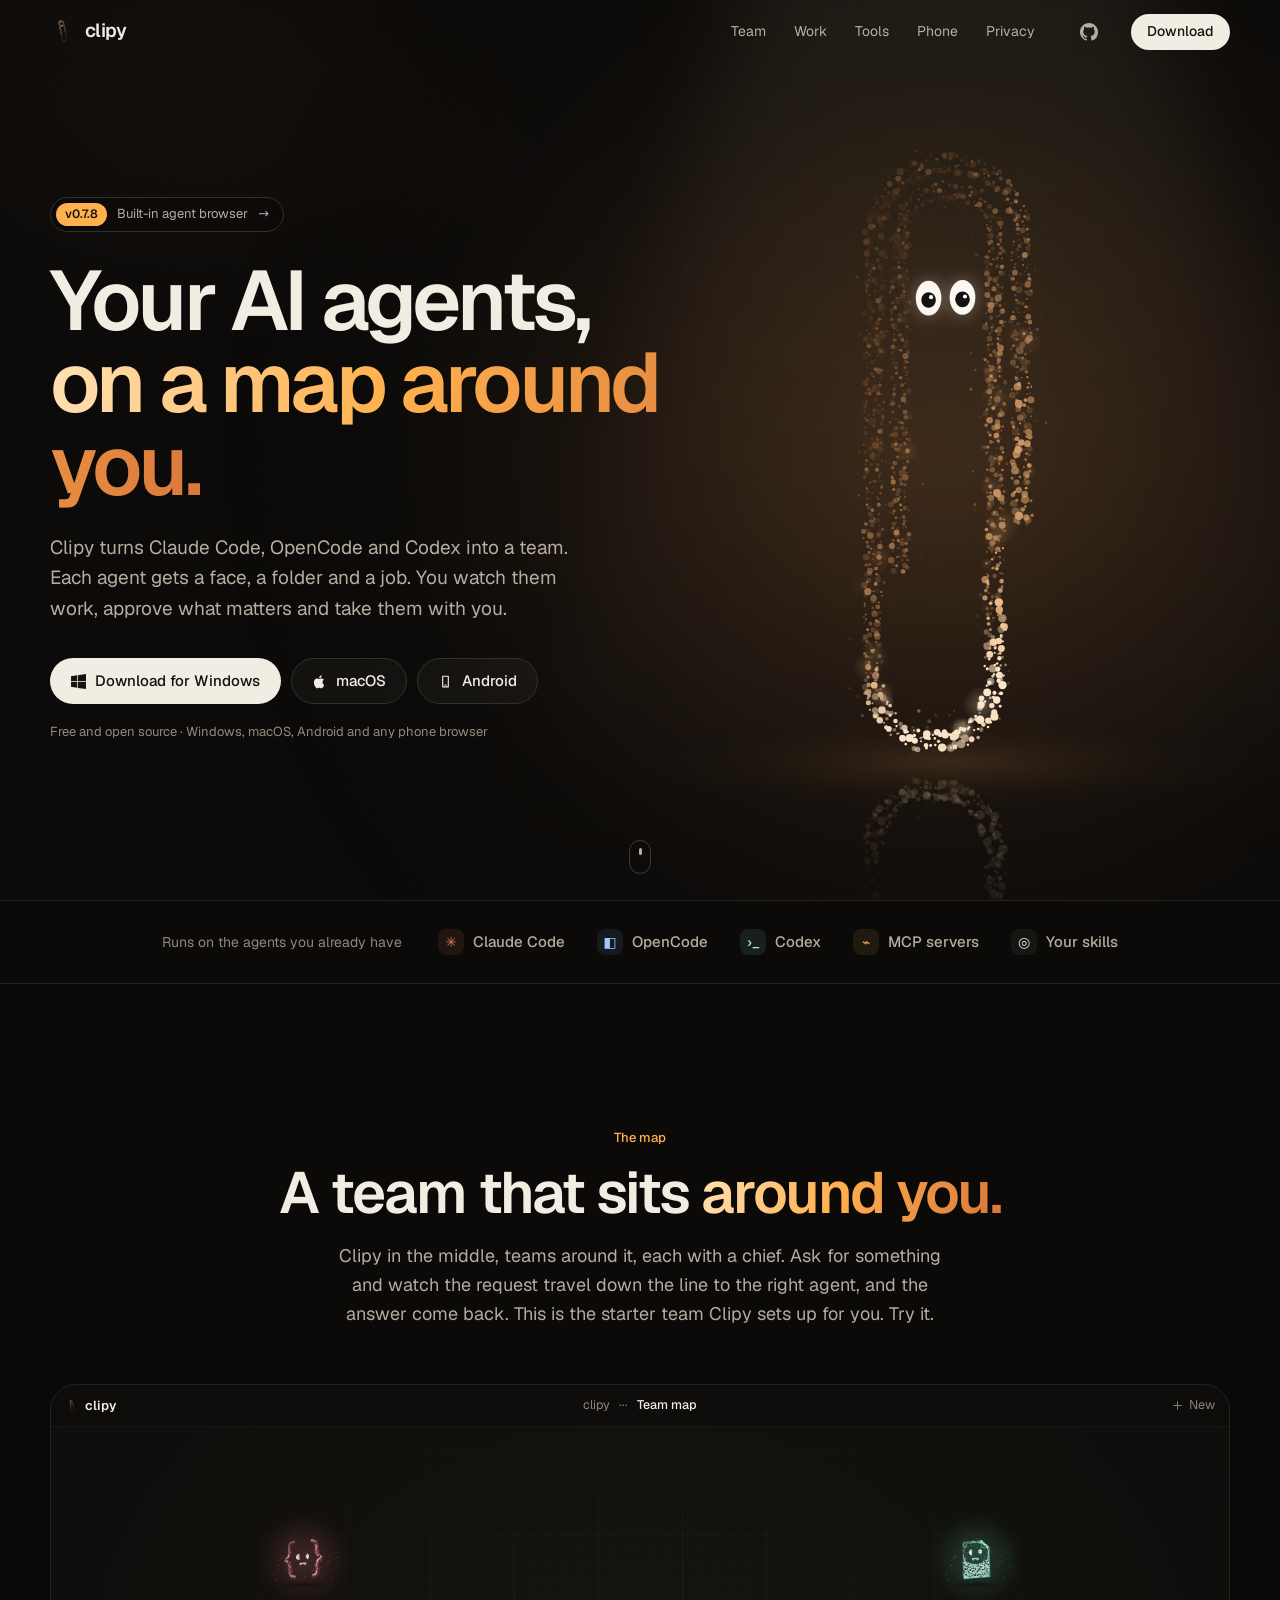
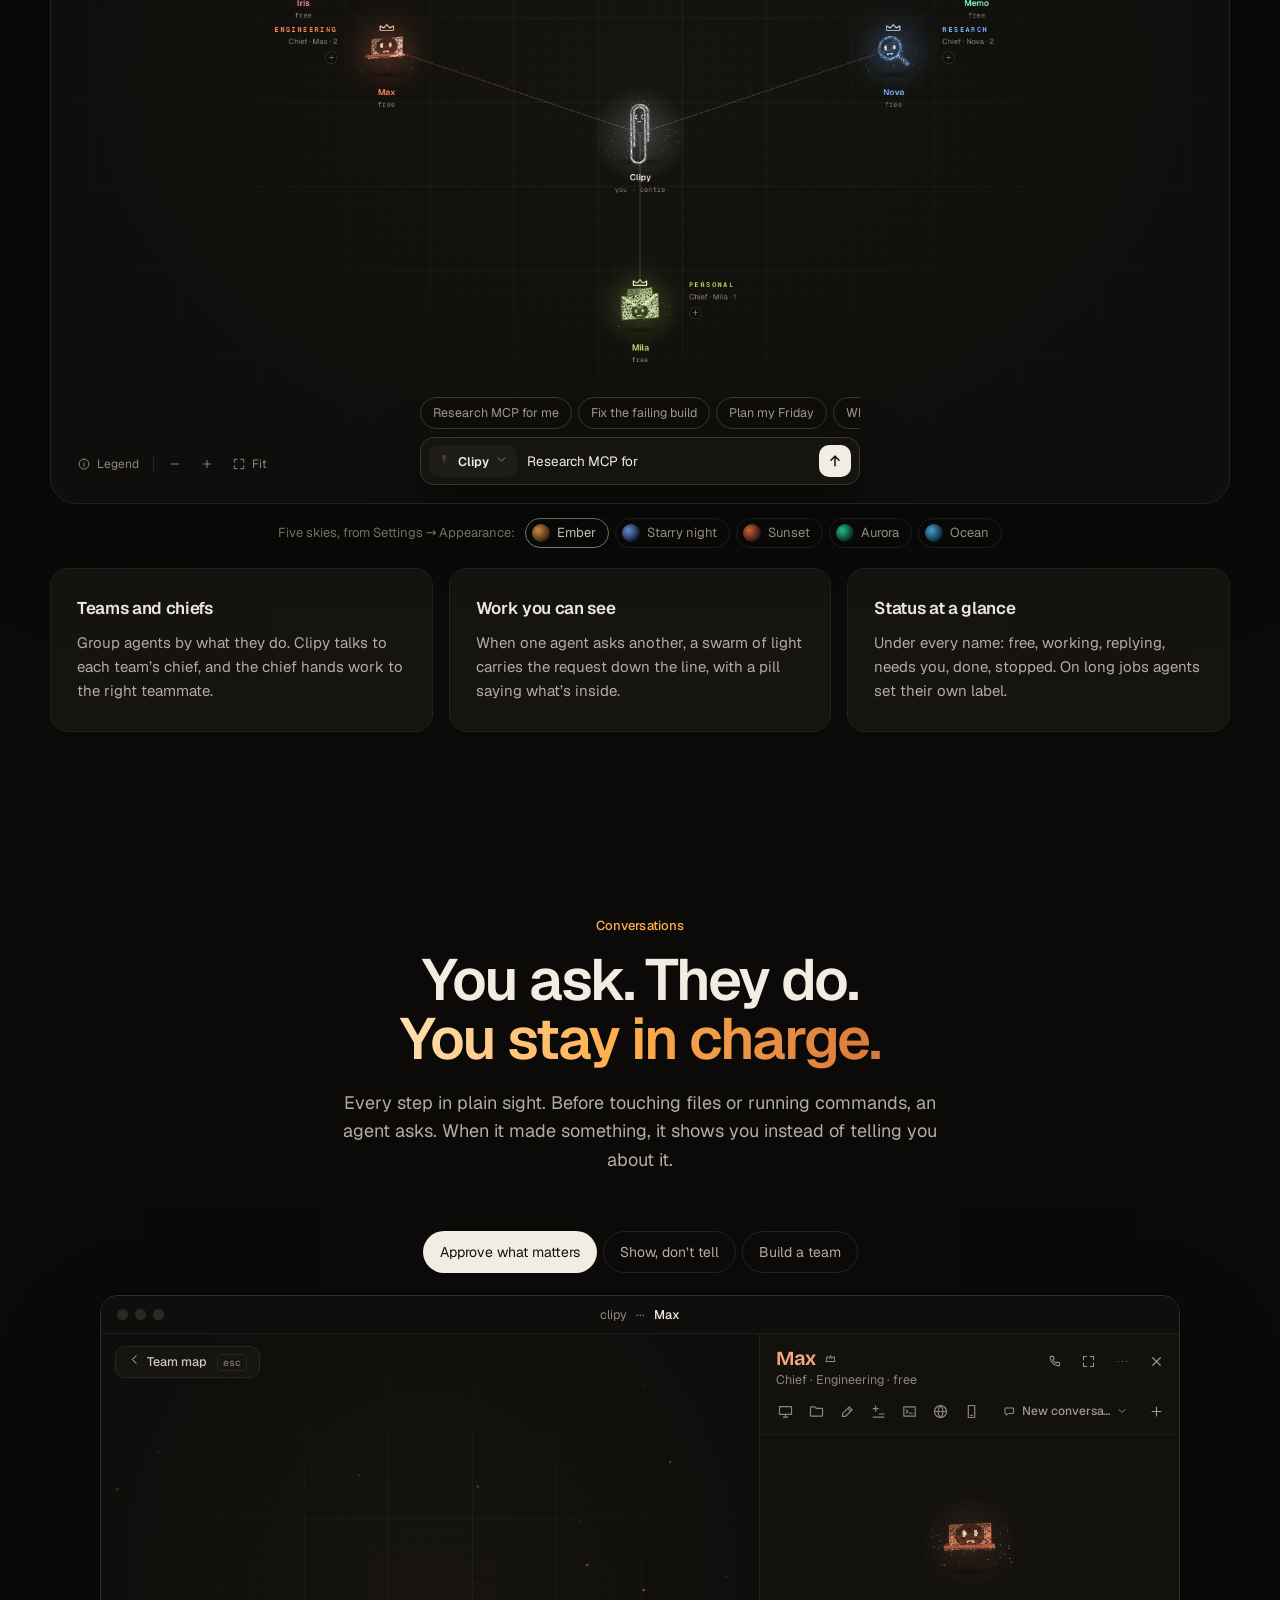
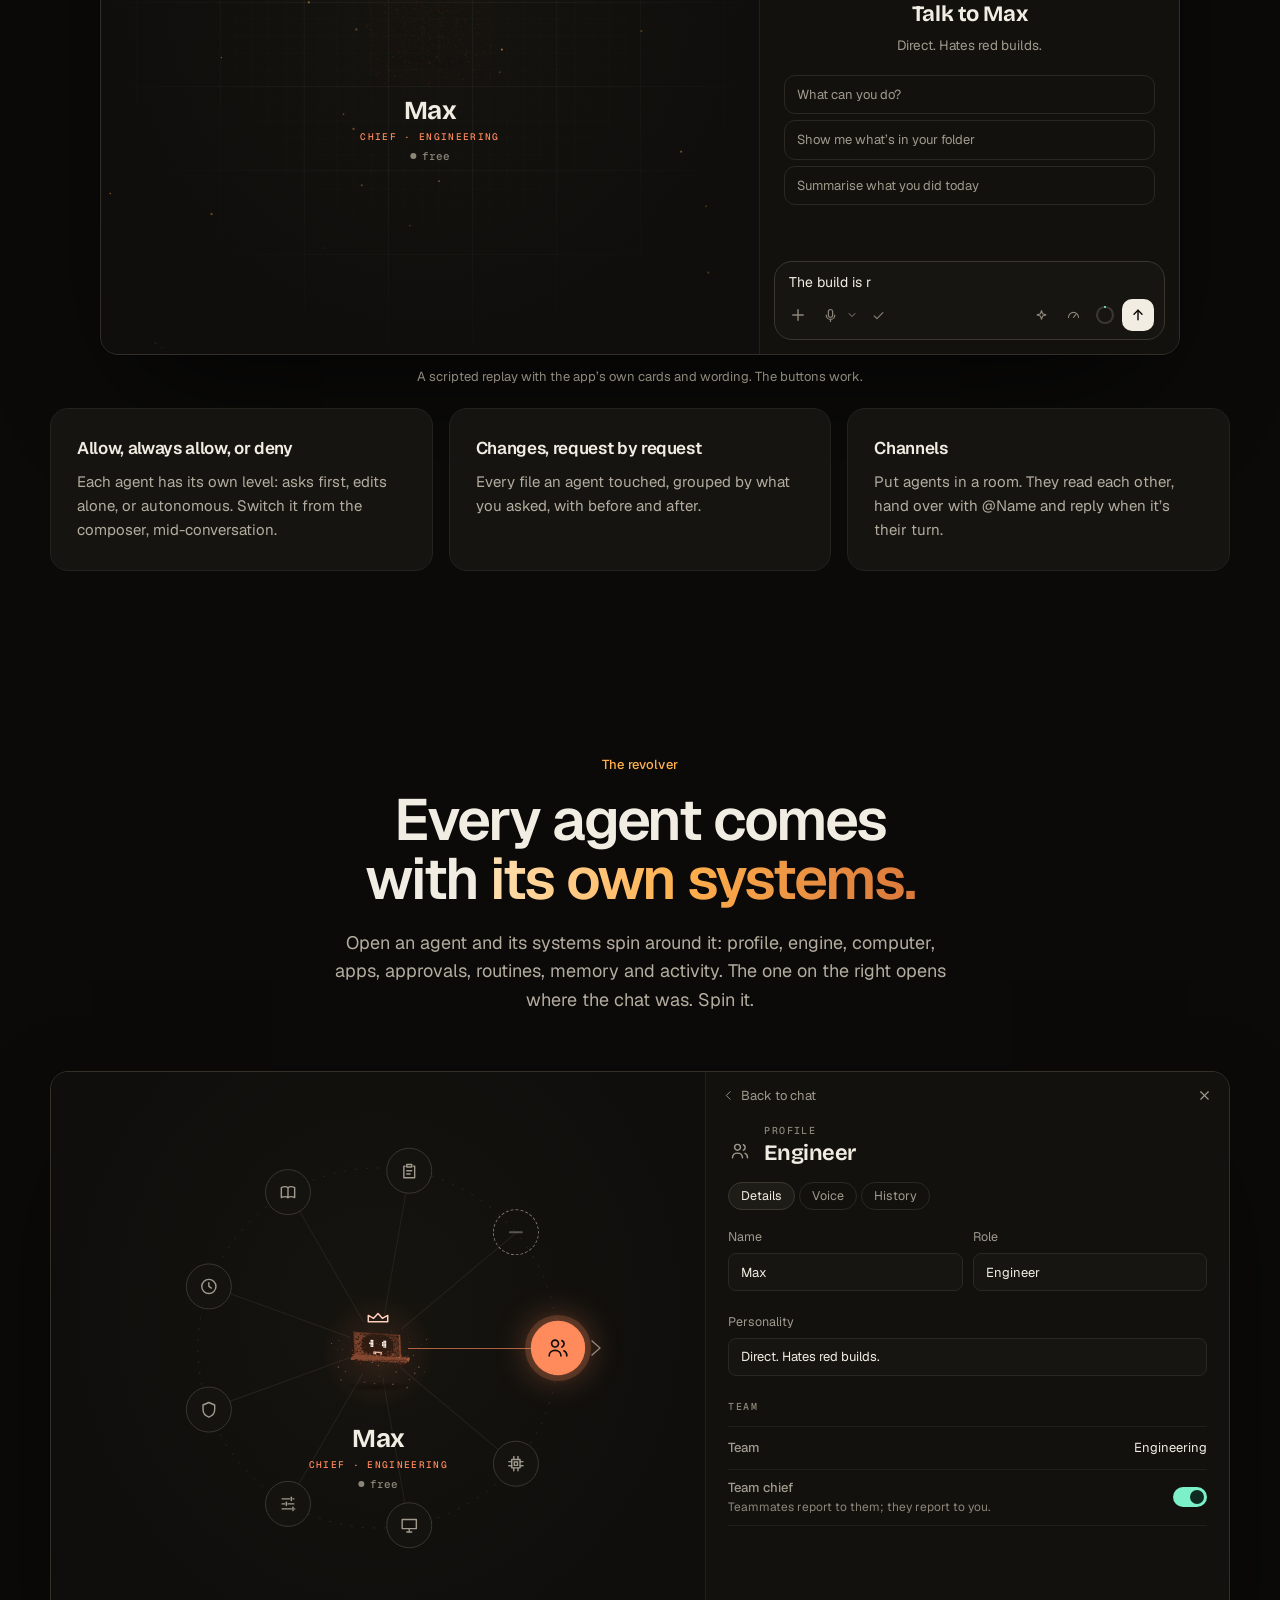
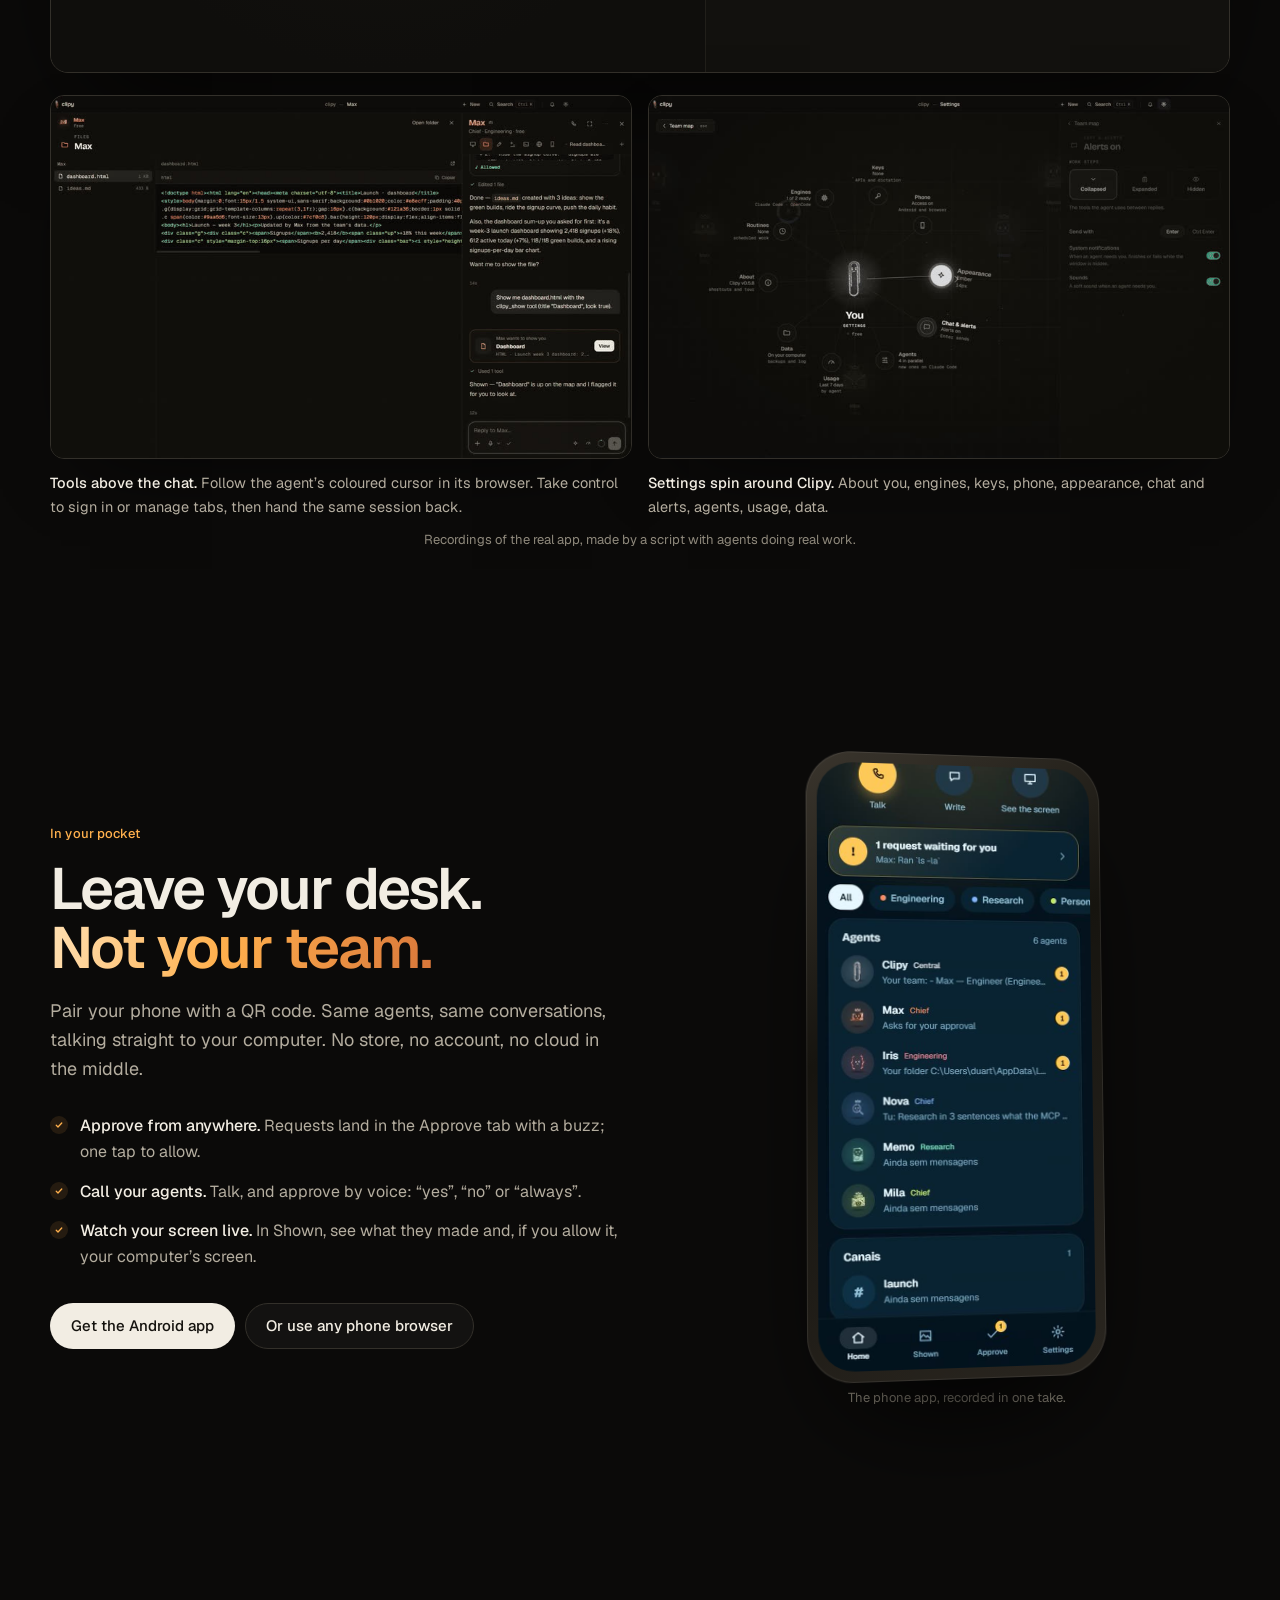
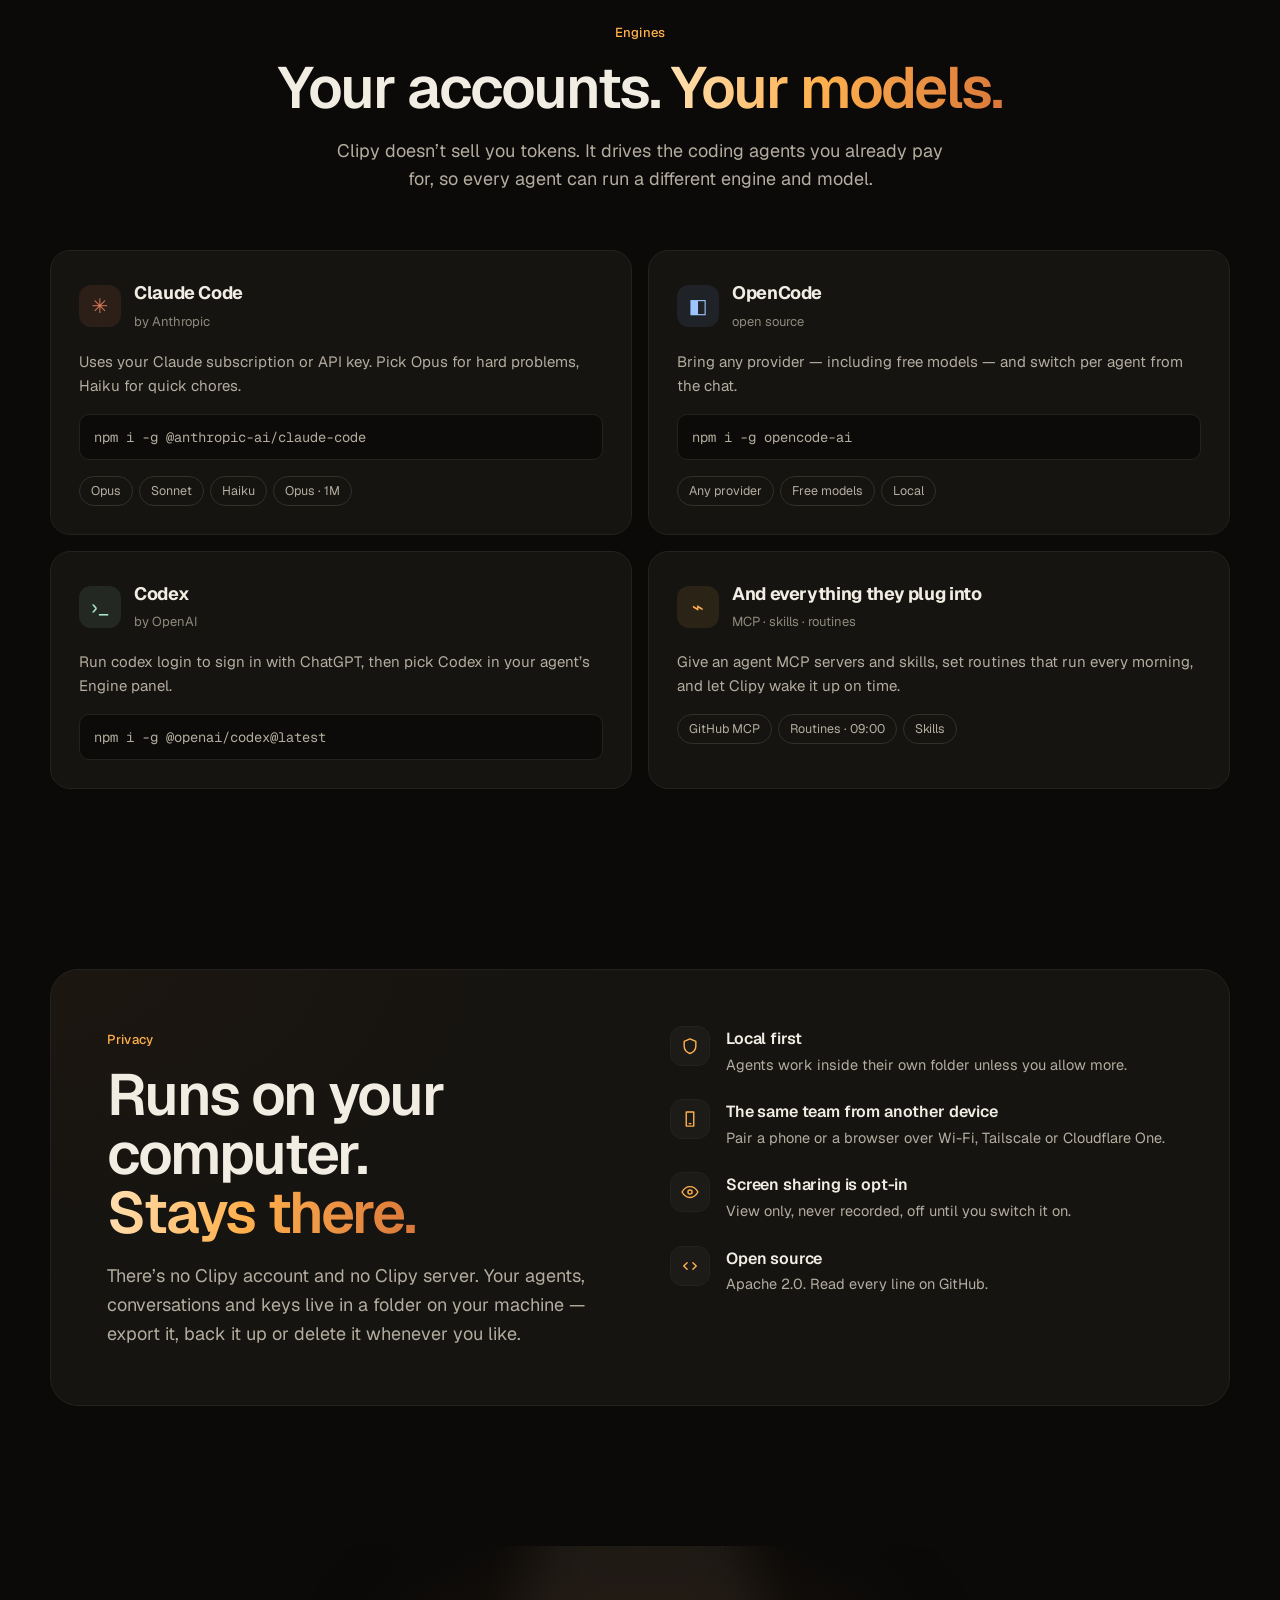
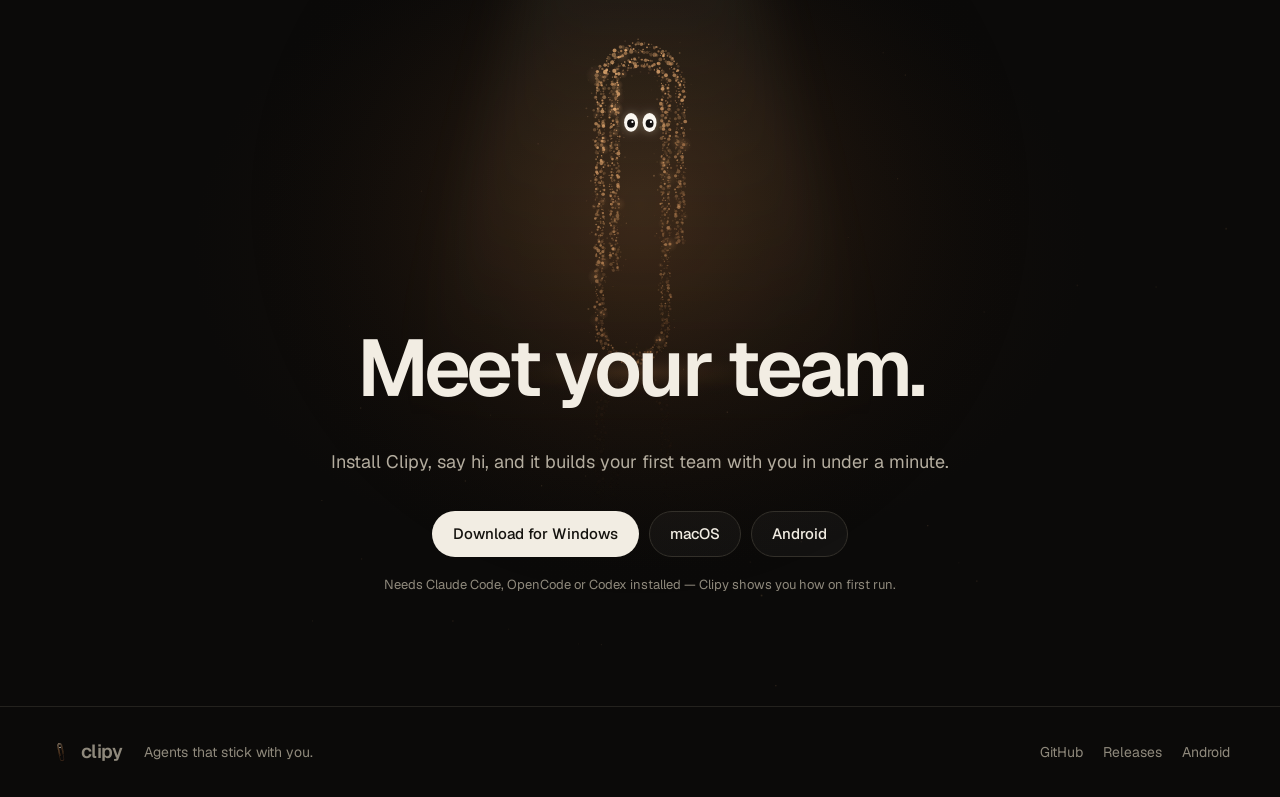
==== index.html @ dacc11ef "site 0.7.8" ====
<!doctype html>
<html lang="en">
<head>
  <meta charset="utf-8">
  <meta name="viewport" content="width=device-width, initial-scale=1, viewport-fit=cover">
  <title>Clipy — your AI agents, on a map around you</title>
  <meta name="description" content="Clipy turns Claude Code, OpenCode and Codex into a team of AI agents that lives on a map around you. On your computer, with your accounts, and in your pocket.">
  <meta name="theme-color" content="#0f0e0c">
  <meta property="og:title" content="Clipy — your AI agents, on a map around you">
  <meta property="og:description" content="A team of AI agents on your computer, with your accounts. Watch them work, approve what matters, take them with you.">
  <meta property="og:image" content="./og.png">
  <meta property="og:type" content="website">
  <meta name="twitter:card" content="summary_large_image">
  <link rel="icon" href="./favicon.svg">
  <link rel="apple-touch-icon" href="./apple-touch-icon.png">
  <script type="application/ld+json">{"@context":"https://schema.org","@type":"SoftwareApplication","name":"Clipy","applicationCategory":"ProductivityApplication","operatingSystem":"Windows, macOS, Android, iOS","license":"https://www.apache.org/licenses/LICENSE-2.0","offers":{"@type":"Offer","price":"0","priceCurrency":"USD"}}</script>
  <script type="module" crossorigin src="./assets/main-J8qYaR8_.js"></script>
  <link rel="modulepreload" crossorigin href="./assets/intro-DNR2McSd.js">
  <link rel="stylesheet" crossorigin href="./assets/intro-BpKlROB6.css">
  <link rel="stylesheet" crossorigin href="./assets/main-DWiRC5a6.css">
</head>
<body>
  <a class="skip" href="#team">Skip to content</a>

  <header class="nav" id="nav">
    <a class="brand" href="#top" aria-label="Clipy home"><img src="./logo-mark.svg" alt="" width="26" height="26"><span>clipy</span></a>
    <nav class="nav-links" aria-label="Sections">
      <a href="#team">Team</a><a href="#work">Work</a><a href="#tools">Tools</a><a href="#pocket">Phone</a><a href="#private">Privacy</a>
    </nav>
    <a class="nav-gh" href="https://github.com/Duartepxto/Clipy" aria-label="Clipy on GitHub"><svg viewBox="0 0 16 16" width="18" height="18" aria-hidden="true"><path fill="currentColor" d="M8 0C3.58 0 0 3.58 0 8c0 3.54 2.29 6.53 5.47 7.59.4.07.55-.17.55-.38v-1.33c-2.23.48-2.7-1.07-2.7-1.07-.36-.92-.89-1.17-.89-1.17-.73-.5.06-.49.06-.49.8.06 1.23.83 1.23.83.72 1.22 1.87.87 2.33.66.07-.52.28-.87.5-1.07-1.78-.2-3.65-.89-3.65-3.95 0-.87.31-1.59.82-2.15-.08-.2-.36-1.02.08-2.12 0 0 .67-.21 2.2.82a7.6 7.6 0 0 1 4 0c1.53-1.04 2.2-.82 2.2-.82.44 1.1.16 1.92.08 2.12.51.56.82 1.27.82 2.15 0 3.07-1.87 3.75-3.65 3.95.29.25.54.73.54 1.48v2.2c0 .21.15.46.55.38A8 8 0 0 0 16 8c0-4.42-3.58-8-8-8z"/></svg></a>
    <a class="btn btn-sm btn-primary" href="#download">Download</a>
  </header>

  <main id="top">
    <!-- ───────────── Hero ───────────── -->
    <section class="hero" aria-labelledby="hero-t">
      <canvas class="hero-clip" id="hero-clip" aria-hidden="true"></canvas>
      <div class="hero-copy">
        <a class="pill" href="https://github.com/Duartepxto/clipy-site/releases/tag/v0.7.8"><b>v0.7.8</b> Built-in agent browser <span aria-hidden="true">→</span></a>
        <h1 id="hero-t">Your AI agents,<br><span class="grad">on a map around you.</span></h1>
        <p class="lede">Clipy turns Claude Code, OpenCode and Codex into a team. Each agent gets a face, a folder and a job. You watch them work, approve what matters and take them with you.</p>
        <div class="cta">
          <a class="btn btn-primary" data-dl="win" href="https://github.com/Duartepxto/clipy-site/releases/download/v0.7.8/Clipy-Setup.exe"><svg viewBox="0 0 16 16" width="15" height="15" aria-hidden="true"><path fill="currentColor" d="M0 2.3 6.5 1.4v6.2H0zm7.3-1L16 0v7.6H7.3zM0 8.4h6.5v6.2L0 13.7zm7.3 0H16V16l-8.7-1.2z"/></svg>Download for Windows</a>
          <a class="btn" data-dl="mac" href="https://github.com/Duartepxto/clipy-site/releases/latest"><svg viewBox="0 0 16 16" width="15" height="15" aria-hidden="true"><path fill="currentColor" d="M11.2 8.5c0-1.6 1.3-2.4 1.4-2.4-.8-1.1-2-1.3-2.4-1.3-1-.1-2 .6-2.5.6s-1.3-.6-2.2-.6C4.4 4.8 3.2 5.5 2.6 6.6c-1.2 2.1-.3 5.2.9 6.9.6.8 1.2 1.7 2.1 1.7.8 0 1.2-.5 2.2-.5s1.3.5 2.2.5c.9 0 1.5-.8 2-1.7.6-.9.9-1.9.9-1.9s-1.7-.7-1.7-3.1zM9.6 3.6c.5-.6.8-1.4.7-2.2-.7 0-1.5.5-2 1-.4.5-.8 1.3-.7 2.1.8.1 1.5-.4 2-.9z"/></svg>macOS</a>
          <a class="btn" href="./android/"><svg viewBox="0 0 24 24" width="15" height="15" aria-hidden="true"><path fill="none" stroke="currentColor" stroke-width="1.8" stroke-linecap="round" stroke-linejoin="round" d="M7.5 3.5h9v17h-9z M11 17.5h2"/></svg>Android</a>
        </div>
        <p class="fine">Free and open source · Windows, macOS, Android and any phone browser</p>
      </div>
      <div class="scroll-cue" aria-hidden="true"><i></i></div>
    </section>

    <!-- engines strip -->
    <section class="strip" aria-label="Works with">
      <span>Runs on the agents you already have</span>
      <div class="strip-logos">
        <b><i class="mark claude">✳</i>Claude Code</b>
        <b><i class="mark oc">◧</i>OpenCode</b>
        <b><i class="mark codex">›_</i>Codex</b>
        <b><i class="mark mcp">⌁</i>MCP servers</b>
        <b><i class="mark">◎</i>Your skills</b>
      </div>
    </section>

    <!-- ───────────── Team map ───────────── -->
    <section class="sec" id="team" aria-labelledby="team-t">
      <header class="sec-head">
        <span class="eyebrow">The map</span>
        <h2 id="team-t">A team that sits <span class="grad">around you.</span></h2>
        <p>Clipy in the middle, teams around it, each with a chief. Ask for something and watch the request travel down the line to the right agent, and the answer come back. This is the starter team Clipy sets up for you. Try it.</p>
      </header>

      <div class="map app" id="map" data-theme="brasa">
        <canvas class="sky" id="map-sky" aria-hidden="true"></canvas>
        <div class="map-grid" aria-hidden="true"></div>
        <div class="map-top" aria-hidden="true">
          <span class="mt-brand"><img src="./logo-mark.svg" alt="" width="14" height="14">clipy</span>
          <span class="mt-crumb">clipy <em>···</em> <b>Team map</b></span>
          <span class="mt-right"><span class="mt-working" id="map-working" hidden><i></i><span>1 working</span></span><span class="mt-btn" data-ic="plus">New</span></span>
        </div>
        <div class="world" id="map-world">
          <svg class="links" id="map-links" width="1" height="1" aria-hidden="true"></svg>
        </div>
        <canvas class="map-flows" id="map-flows" aria-hidden="true"></canvas>
        <div class="map-ctl" id="map-ctl">
          <button type="button" id="map-legend-btn" aria-expanded="false"></button>
          <i></i>
          <button type="button" id="map-zoom-out" aria-label="Zoom out"></button>
          <button type="button" id="map-zoom-in" aria-label="Zoom in"></button>
          <button type="button" id="map-fit" title="Fit everything"></button>
          <div class="legend" id="map-legend" hidden></div>
        </div>
        <div class="map-ask" role="group" aria-label="Try asking Clipy">
          <div class="chips" id="map-chips"></div>
          <div class="mc-bar" aria-hidden="true">
            <span class="mc-who"><img src="./logo-mark.svg" alt="" width="14" height="14">Clipy<span data-ic="chevDown"></span></span>
            <span class="mc-text" id="mc-text">Ask Clipy anything…</span>
            <span class="send-btn" id="mc-send"></span>
          </div>
        </div>
      </div>
      <div class="skies" role="group" aria-label="Map sky">
        <span>Five skies, from Settings → Appearance:</span>
        <button type="button" data-theme="brasa" class="on" style="--a:#ffb04d;--b:#3a2414">Ember</button>
        <button type="button" data-theme="noite" style="--a:#7db4ff;--b:#0d1530">Starry night</button>
        <button type="button" data-theme="por-do-sol" style="--a:#ff7a3d;--b:#2a1220">Sunset</button>
        <button type="button" data-theme="aurora" style="--a:#29f2a6;--b:#0a1d1b">Aurora</button>
        <button type="button" data-theme="oceano" style="--a:#5cc8ff;--b:#072636">Ocean</button>
      </div>

      <div class="grid3">
        <article class="feat"><h3>Teams and chiefs</h3><p>Group agents by what they do. Clipy talks to each team’s chief, and the chief hands work to the right teammate.</p></article>
        <article class="feat"><h3>Work you can see</h3><p>When one agent asks another, a swarm of light carries the request down the line, with a pill saying what’s inside.</p></article>
        <article class="feat"><h3>Status at a glance</h3><p>Under every name: free, working, replying, needs you, done, stopped. On long jobs agents set their own label.</p></article>
      </div>
    </section>

    <!-- ───────────── Work / chat ───────────── -->
    <section class="sec" id="work" aria-labelledby="work-t">
      <header class="sec-head">
        <span class="eyebrow">Conversations</span>
        <h2 id="work-t">You ask. They do. <span class="grad">You stay in charge.</span></h2>
        <p>Every step in plain sight. Before touching files or running commands, an agent asks. When it made something, it shows you instead of telling you about it.</p>
      </header>

      <div class="work">
        <div class="tabs" role="tablist" aria-label="Examples">
          <button role="tab" aria-selected="true" data-demo="approve">Approve what matters</button>
          <button role="tab" aria-selected="false" data-demo="show">Show, don’t tell</button>
          <button role="tab" aria-selected="false" data-demo="build">Build a team</button>
        </div>
        <div class="app-win app" data-theme="brasa">
          <div class="win-bar" aria-hidden="true"><i></i><i></i><i></i><span class="wb-crumb">clipy <em>···</em> <b id="chat-title">Max</b></span></div>
          <div class="focus">
            <div class="focus-map" aria-hidden="true">
              <canvas class="sky" id="focus-sky"></canvas>
              <div class="map-grid"></div>
              <span class="back-link"><span data-ic="back"></span>Team map <kbd>esc</kbd></span>
              <div class="focus-agent">
                <canvas id="chat-face"></canvas>
                <div class="rev-name"><h2 id="fa-name">Max</h2><div class="rev-role" id="fa-role">CHIEF · ENGINEERING</div><div class="rev-state" id="fa-state"><i></i><span>free</span></div></div>
              </div>
            </div>
            <aside class="column" id="chat-col" aria-label="Conversation"></aside>
          </div>
        </div>
        <p class="demo-note">A scripted replay with the app’s own cards and wording. The buttons work.</p>
      </div>

      <div class="grid3">
        <article class="feat"><h3>Allow, always allow, or deny</h3><p>Each agent has its own level: asks first, edits alone, or autonomous. Switch it from the composer, mid-conversation.</p></article>
        <article class="feat"><h3>Changes, request by request</h3><p>Every file an agent touched, grouped by what you asked, with before and after.</p></article>
        <article class="feat"><h3>Channels</h3><p>Put agents in a room. They read each other, hand over with @Name and reply when it’s their turn.</p></article>
      </div>
    </section>

    <!-- ───────────── Revolver / tools ───────────── -->
    <section class="sec" id="tools" aria-labelledby="tools-t">
      <header class="sec-head">
        <span class="eyebrow">The revolver</span>
        <h2 id="tools-t">Every agent comes with <span class="grad">its own systems.</span></h2>
        <p>Open an agent and its systems spin around it: profile, engine, computer, apps, approvals, routines, memory and activity. The one on the right opens where the chat was. Spin it.</p>
      </header>

      <div class="rev-wrap app" data-theme="brasa">
        <div class="rev-stage" id="rev-stage" tabindex="0" aria-label="Max’s systems. Use the arrow keys to spin.">
          <canvas class="sky" id="rev-sky" aria-hidden="true"></canvas>
          <div class="rev" id="rev"></div>
        </div>
        <section class="rev-panel panel kp" id="rev-panel" aria-live="polite"></section>
      </div>

      <div class="recs">
        <figure class="rec">
          <div class="rec-win"><video data-lazy muted loop playsinline preload="none" width="800" height="500" poster="./media/tools-poster.jpg" aria-label="Recording: Max’s tools — files, commands and browser — opening in the agent’s place"><source data-src="./media/tools.mp4" type="video/mp4"></video></div>
          <figcaption><b>Tools above the chat.</b> Follow the agent’s coloured cursor in its browser. Take control to sign in or manage tabs, then hand the same session back.</figcaption>
        </figure>
        <figure class="rec">
          <div class="rec-win"><video data-lazy muted loop playsinline preload="none" width="800" height="500" poster="./media/settings-poster.jpg" aria-label="Recording: settings spinning around Clipy, each page opening in the side column"><source data-src="./media/settings.mp4" type="video/mp4"></video></div>
          <figcaption><b>Settings spin around Clipy.</b> About you, engines, keys, phone, appearance, chat and alerts, agents, usage, data.</figcaption>
        </figure>
      </div>
      <p class="demo-note center">Recordings of the real app, made by a script with agents doing real work.</p>
    </section>

    <!-- ───────────── Phone ───────────── -->
    <section class="sec" id="pocket" aria-labelledby="pocket-t">
      <div class="pocket">
        <div class="pocket-copy">
          <span class="eyebrow">In your pocket</span>
          <h2 id="pocket-t">Leave your desk. <span class="grad">Not your team.</span></h2>
          <p>Pair your phone with a QR code. Same agents, same conversations, talking straight to your computer. No store, no account, no cloud in the middle.</p>
          <ul class="ticks">
            <li><b>Approve from anywhere.</b> Requests land in the Approve tab with a buzz; one tap to allow.</li>
            <li><b>Call your agents.</b> Talk, and approve by voice: “yes”, “no” or “always”.</li>
            <li><b>Watch your screen live.</b> In Shown, see what they made and, if you allow it, your computer’s screen.</li>
          </ul>
          <div class="cta">
            <a class="btn btn-primary" href="./android/">Get the Android app</a>
            <a class="btn" href="#download">Or use any phone browser</a>
          </div>
        </div>
        <div class="phone-wrap">
          <div class="phone" id="phone">
            <div class="ph-screen">
              <video id="phone-video" data-lazy muted loop playsinline preload="none" width="540" height="1172" poster="./media/phone-poster.jpg" aria-label="Recording of the real phone app: pairing with a code, the home screen, the tabs, and a conversation with Clipy"><source data-src="./media/phone.mp4" type="video/mp4"></video>
            </div>
          </div>
          <p class="demo-note center">The phone app, recorded in one take.</p>
        </div>
      </div>
    </section>

    <!-- ───────────── Engines ───────────── -->
    <section class="sec" aria-labelledby="eng-t">
      <header class="sec-head">
        <span class="eyebrow">Engines</span>
        <h2 id="eng-t">Your accounts. <span class="grad">Your models.</span></h2>
        <p>Clipy doesn’t sell you tokens. It drives the coding agents you already pay for, so every agent can run a different engine and model.</p>
      </header>
      <div class="engines">
        <article class="engine">
          <div class="engine-h"><i class="mark claude">✳</i><div><b>Claude Code</b><span>by Anthropic</span></div></div>
          <p>Uses your Claude subscription or API key. Pick Opus for hard problems, Haiku for quick chores.</p>
          <code>npm i -g @anthropic-ai/claude-code</code>
          <div class="models"><span>Opus</span><span>Sonnet</span><span>Haiku</span><span>Opus · 1M</span></div>
        </article>
        <article class="engine">
          <div class="engine-h"><i class="mark oc">◧</i><div><b>OpenCode</b><span>open source</span></div></div>
          <p>Bring any provider — including free models — and switch per agent from the chat.</p>
          <code>npm i -g opencode-ai</code>
          <div class="models"><span>Any provider</span><span>Free models</span><span>Local</span></div>
        </article>
        <article class="engine">
          <div class="engine-h"><i class="mark codex">›_</i><div><b>Codex</b><span>by OpenAI</span></div></div>
          <p>Run codex login to sign in with ChatGPT, then pick Codex in your agent’s Engine panel.</p>
          <code>npm i -g @openai/codex@latest</code>
        </article>
        <article class="engine">
          <div class="engine-h"><i class="mark mcp">⌁</i><div><b>And everything they plug into</b><span>MCP · skills · routines</span></div></div>
          <p>Give an agent MCP servers and skills, set routines that run every morning, and let Clipy wake it up on time.</p>
          <div class="models"><span>GitHub MCP</span><span>Routines · 09:00</span><span>Skills</span></div>
        </article>
      </div>
    </section>

    <!-- ───────────── Privacy ───────────── -->
    <section class="sec" id="private" aria-labelledby="priv-t">
      <div class="priv">
        <div class="priv-copy">
          <span class="eyebrow">Privacy</span>
          <h2 id="priv-t">Runs on your computer. <span class="grad">Stays there.</span></h2>
          <p>There’s no Clipy account and no Clipy server. Your agents, conversations and keys live in a folder on your machine — export it, back it up or delete it whenever you like.</p>
        </div>
        <ul class="priv-list">
          <li><svg viewBox="0 0 24 24"><path d="M12 3.5l7 3v5.5c0 4.5-3 7.6-7 9-4-1.4-7-4.5-7-9V6.5z"/></svg><div><b>Local first</b><span>Agents work inside their own folder unless you allow more.</span></div></li>
          <li><svg viewBox="0 0 24 24"><path d="M7.5 3.5h9v17h-9z M11 17.5h2"/></svg><div><b>The same team from another device</b><span>Pair a phone or a browser over Wi-Fi, Tailscale or Cloudflare One.</span></div></li>
          <li><svg viewBox="0 0 24 24"><path d="M2.5 12S6 5.5 12 5.5 21.5 12 21.5 12 18 18.5 12 18.5 2.5 12 2.5 12z M12 9.5a2.5 2.5 0 1 0 0 5 2.5 2.5 0 0 0 0-5z"/></svg><div><b>Screen sharing is opt-in</b><span>View only, never recorded, off until you switch it on.</span></div></li>
          <li><svg viewBox="0 0 24 24"><path d="M8.5 8l-4 4 4 4 M15.5 8l4 4-4 4"/></svg><div><b>Open source</b><span>Apache 2.0. Read every line on GitHub.</span></div></li>
        </ul>
      </div>
    </section>

    <!-- ───────────── Download ───────────── -->
    <section class="dl" id="download" aria-labelledby="dl-t">
      <canvas class="dl-clip" id="dl-clip" aria-hidden="true"></canvas>
      <div class="dl-copy">
        <h2 id="dl-t">Meet your team.</h2>
        <p>Install Clipy, say hi, and it builds your first team with you in under a minute.</p>
        <div class="cta center">
          <a class="btn btn-primary" data-dl="win" href="https://github.com/Duartepxto/clipy-site/releases/download/v0.7.8/Clipy-Setup.exe">Download for Windows</a>
          <a class="btn" data-dl="mac" href="https://github.com/Duartepxto/clipy-site/releases/latest">macOS</a>
          <a class="btn" href="./android/">Android</a>
        </div>
        <p class="fine">Needs Claude Code, OpenCode or Codex installed — Clipy shows you how on first run.</p>
      </div>
    </section>
  </main>

  <footer class="foot">
    <a class="brand" href="#top"><img src="./logo-mark.svg" alt="" width="22" height="22"><span>clipy</span></a>
    <span>Agents that stick with you.</span>
    <nav aria-label="Footer"><a href="https://github.com/Duartepxto/Clipy">GitHub</a><a href="https://github.com/Duartepxto/clipy-site/releases">Releases</a><a href="./android/">Android</a></nav>
  </footer>

</body>
</html>
---- assets/intro-BpKlROB6.css ----
@font-face{font-family:Bricolage Grotesque;font-weight:200 800;font-display:swap;src:url(./BricolageGrotesque-latin-Cre6nC2_.woff2) format("woff2")}@font-face{font-family:Geist;font-weight:100 900;font-display:swap;src:url(./Geist-latin-BgDaEnEv.woff2) format("woff2")}@font-face{font-family:Geist Mono;font-weight:100 900;font-display:swap;src:url(./GeistMono-latin-XN7g48iV.woff2) format("woff2")}:root{color-scheme:dark;--c-night: #0f0e0c;--c-surface-1: #161511;--c-surface-2: #1d1c17;--c-surface-3: #26241e;--c-line: #2a2823;--c-line-strong: #3a372f;--c-text: #f2ede3;--c-text-2: #a09a8d;--c-text-3: #8c8679;--c-clip: #e6e8eb;--c-eye: #fff8ea;--c-amber: #ffb04d;--c-red: #ff5d6c;--c-mint: #7cf0c8;--c-sky: #7db4ff;--c-coral: #ff8a5c;--c-lime: #c6e86b;--c-rose: #ff8a94;--f-display: "Bricolage Grotesque", "Geist", system-ui, sans-serif;--f-sans: "Geist", system-ui, -apple-system, "Segoe UI", sans-serif;--f-mono: "Geist Mono", ui-monospace, "Cascadia Code", monospace;--r-sm: 8px;--r-md: 12px;--r-lg: 18px;--r-xl: 24px;--ease-out: cubic-bezier(.2, .8, .2, 1);--dur-fast: .14s;--dur-med: .26s;--dur-slow: .52s}@media(prefers-reduced-motion:reduce){:root{--dur-fast: 0ms;--dur-med: 0ms;--dur-slow: 0ms}}:root{--bg: #0b0a09;--bg-2: #121110;--card: #151411;--card-2: #1b1a16;--line: #24221e;--line-2: #33302a;--text: #f2ede3;--text-2: #b4ad9f;--text-3: #8f897c;--amber: #ffb04d;--bronze-1: #ffd29a;--bronze-2: #e08a3c;--grad: linear-gradient(100deg, #ffe0b3 0%, #ffb04d 45%, #d9773a 100%);--f: "Geist", system-ui, -apple-system, "Segoe UI", sans-serif;--mono: "Geist Mono", ui-monospace, "Cascadia Code", monospace;--ease: cubic-bezier(.2, .8, .2, 1);--w: 1180px}*{box-sizing:border-box}html{scroll-behavior:smooth;-webkit-text-size-adjust:100%}body{margin:0;background:var(--bg);color:var(--text);font:400 16px/1.6 var(--f);-webkit-font-smoothing:antialiased;overflow-x:hidden}body:before{content:"";position:fixed;inset:0;pointer-events:none;z-index:100;opacity:.05;mix-blend-mode:overlay;background-image:url("data:image/svg+xml,%3Csvg xmlns='http://www.w3.org/2000/svg' width='160' height='160'%3E%3Cfilter id='n'%3E%3CfeTurbulence type='fractalNoise' baseFrequency='.85' numOctaves='3' stitchTiles='stitch'/%3E%3C/filter%3E%3Crect width='100%25' height='100%25' filter='url(%23n)'/%3E%3C/svg%3E")}a{color:inherit;text-decoration:none}button{font:inherit;color:inherit;cursor:pointer}h1,h2,h3{margin:0;font-weight:600;letter-spacing:-.035em;text-wrap:balance}p{margin:0;text-wrap:pretty}code{font-family:var(--mono);font-size:.86em}::selection{background:#ffb04d55}:focus-visible{outline:2px solid var(--amber);outline-offset:3px;border-radius:6px}.skip{position:absolute;left:-999px;top:8px;z-index:200;background:var(--amber);color:#1a1208;padding:8px 14px;border-radius:8px;font-weight:600}.skip:focus{left:12px}.grad{background:var(--grad);-webkit-background-clip:text;background-clip:text;color:transparent}.eyebrow{display:inline-block;font-size:13px;font-weight:500;color:var(--amber);letter-spacing:.01em;margin-bottom:14px}.btn{display:inline-flex;align-items:center;gap:9px;height:46px;padding:0 20px;border-radius:999px;border:1px solid var(--line-2);background:#ffffff08;font-weight:500;font-size:15px;transition:background .2s,border-color .2s,transform .15s;white-space:nowrap}.btn:hover{background:#ffffff12;border-color:#4a463d}.btn:active{transform:scale(.97)}.btn-primary{background:var(--text);color:#14120e;border-color:transparent}.btn-primary:hover{background:#fff}.btn-sm{height:36px;padding:0 15px;font-size:14px}.nav{position:fixed;top:0;left:0;right:0;z-index:50;display:flex;align-items:center;gap:24px;height:64px;padding:0 max(20px,calc((100vw - var(--w)) / 2));transition:background .3s,border-color .3s,backdrop-filter .3s;border-bottom:1px solid transparent}.nav.solid{background:#0b0a09cc;-webkit-backdrop-filter:blur(14px) saturate(1.4);backdrop-filter:blur(14px) saturate(1.4);border-color:var(--line)}.brand{display:inline-flex;align-items:center;gap:9px;font-weight:600;font-size:19px;letter-spacing:-.03em}.nav-links{display:flex;gap:4px;margin-left:auto}.nav-links a{padding:7px 12px;border-radius:8px;font-size:14px;color:var(--text-2);transition:color .2s,background .2s}.nav-links a:hover,.nav-links a.on{color:var(--text);background:#ffffff0a}.nav-gh{display:grid;place-items:center;width:36px;height:36px;border-radius:10px;color:var(--text-2)}.nav-gh:hover{color:var(--text);background:#ffffff0a}.hero{position:relative;min-height:100svh;display:flex;align-items:center;padding:120px max(20px,calc((100vw - var(--w)) / 2)) 80px;overflow:hidden;background:radial-gradient(60% 70% at 72% 52%,#3a22104d,transparent 70%),radial-gradient(40% 40% at 15% 10%,#2a1a0d40,transparent 70%)}.hero-clip{position:absolute;inset:0;width:100%;height:100%}.hero-copy{position:relative;max-width:640px}.pill{display:inline-flex;align-items:center;gap:10px;padding:5px 14px 5px 5px;border:1px solid var(--line-2);border-radius:999px;font-size:13px;color:var(--text-2);background:#0b0a09aa;-webkit-backdrop-filter:blur(6px);backdrop-filter:blur(6px);margin-bottom:28px;transition:border-color .2s,color .2s}.pill b{background:var(--amber);color:#1d1308;font-weight:600;font-size:12px;padding:2px 9px;border-radius:999px}.pill:hover{color:var(--text);border-color:#4a463d}.hero h1{font-size:clamp(44px,7vw,84px);line-height:.98;letter-spacing:-.045em}.hero .lede{margin-top:26px;font-size:clamp(17px,1.6vw,19px);color:var(--text-2);max-width:520px}.cta{display:flex;flex-wrap:wrap;gap:10px;margin-top:34px}.cta.center{justify-content:center}.fine{margin-top:18px;font-size:13px;color:var(--text-3)}.scroll-cue{position:absolute;left:50%;bottom:26px;width:22px;height:34px;border:1.5px solid #ffffff30;border-radius:12px;transform:translate(-50%)}.scroll-cue i{position:absolute;left:50%;top:7px;width:3px;height:7px;margin-left:-1.5px;border-radius:2px;background:var(--text-2);animation:cue 1.8s var(--ease) infinite}@keyframes cue{0%{transform:translateY(0);opacity:1}70%{transform:translateY(10px);opacity:0}to{opacity:0}}.reveal{opacity:0;transform:translateY(26px);transition:opacity .9s var(--ease),transform .9s var(--ease);transition-delay:var(--d, 0s)}.reveal.in{opacity:1;transform:none}.strip{display:flex;align-items:center;justify-content:center;gap:36px;flex-wrap:wrap;padding:28px 20px;border-block:1px solid var(--line);color:var(--text-3);font-size:14px}.strip-logos{display:flex;gap:32px;flex-wrap:wrap;justify-content:center}.strip-logos b{display:inline-flex;align-items:center;gap:9px;color:var(--text-2);font-weight:500;font-size:15px}.mark{display:inline-grid;place-items:center;width:26px;height:26px;border-radius:8px;background:#ffffff0d;font-style:normal;font-size:14px;color:var(--text)}.mark.claude{color:#d97757;background:#d977571c}.mark.codex{color:#a6e8cc;background:#a6e8cc18}.mark.oc{color:#9ec5ff;background:#7db4ff18}.mark.mcp{color:var(--amber);background:#ffb04d18}.sec{padding:140px max(20px,calc((100vw - var(--w)) / 2)) 40px}.sec-head{max-width:760px;margin:0 auto 56px;text-align:center}.sec-head h2,.pocket-copy h2,.priv-copy h2{font-size:clamp(34px,4.8vw,58px);line-height:1.02}.sec-head p,.pocket-copy>p,.priv-copy p{margin-top:20px;font-size:18px;color:var(--text-2)}.sec-head p{max-width:620px;margin-inline:auto}.grid3{display:grid;grid-template-columns:repeat(3,1fr);gap:16px;margin-top:20px}.feat{padding:26px 26px 28px;border:1px solid var(--line);border-radius:18px;background:var(--card)}.feat h3{font-size:17px;letter-spacing:-.02em}.feat p{margin-top:8px;color:var(--text-2);font-size:15px}.engines{display:grid;grid-template-columns:1fr 1fr;gap:16px}.engine{padding:28px;border:1px solid var(--line);border-radius:20px;background:var(--card);display:flex;flex-direction:column}.engine-h{display:flex;align-items:center;gap:13px}.engine-h .mark{width:42px;height:42px;border-radius:12px;font-size:20px}.engine-h b{display:block;font-size:18px;letter-spacing:-.02em}.engine-h span{font-size:13px;color:var(--text-3)}.engine p{margin-top:16px;color:var(--text-2);font-size:15px}.engine code{margin-top:16px;display:block;padding:11px 14px;border-radius:10px;background:#0c0b09;border:1px solid var(--line);color:var(--text-2);overflow-x:auto;white-space:nowrap}.models{display:flex;flex-wrap:wrap;gap:6px;margin-top:16px}.models span{font-size:12.5px;padding:4px 11px;border-radius:999px;border:1px solid var(--line-2);color:var(--text-2)}.priv{display:grid;grid-template-columns:1fr 1fr;gap:60px;align-items:start;padding:56px;border:1px solid var(--line);border-radius:28px;background:radial-gradient(80% 120% at 0% 0%,#2a1a0d55,transparent 60%),var(--card)}.priv-list{list-style:none;margin:0;padding:0;display:grid;gap:22px}.priv-list li{display:flex;gap:16px}.priv-list svg{width:40px;height:40px;flex:none;padding:9px;border-radius:12px;background:#ffffff08;border:1px solid var(--line);fill:none;stroke:var(--amber);stroke-width:1.7;stroke-linecap:round;stroke-linejoin:round}.priv-list b{display:block;font-weight:600;font-size:16px;letter-spacing:-.01em}.priv-list span{font-size:14.5px;color:var(--text-2)}.dl{position:relative;min-height:760px;display:grid;place-items:end center;padding:0 20px 110px;margin-top:100px;overflow:hidden;text-align:center;background:radial-gradient(50% 60% at 50% 40%,#3a22104d,transparent 70%)}.dl-clip{position:absolute;inset:0;width:100%;height:100%}.dl-copy{position:relative;max-width:620px}.dl h2{font-size:clamp(44px,7vw,80px);letter-spacing:-.045em}.dl-copy>p{margin-top:16px;font-size:18px;color:var(--text-2)}.dl-copy>p.fine{font-size:13px;color:var(--text-3);margin-top:18px}.foot{display:flex;align-items:center;gap:22px;flex-wrap:wrap;padding:30px max(20px,calc((100vw - var(--w)) / 2));border-top:1px solid var(--line);font-size:14px;color:var(--text-3)}.foot nav{display:flex;gap:20px;margin-left:auto}.foot nav a:hover{color:var(--text)}@media(max-width:980px){.nav-links{display:none}.nav-gh{margin-left:auto}.grid3,.pocket,.priv,.engines{grid-template-columns:1fr}.priv{padding:36px 26px;gap:36px}.pocket-copy{text-align:left}.sec{padding-top:110px}}@media(max-width:640px){.hero{align-items:flex-end;padding-bottom:70px}.hero h1{font-size:44px}.pill,.scroll-cue{display:none}.cta .btn{flex:1 1 auto;justify-content:center}.strip{gap:16px}.strip-logos{gap:18px}.priv{padding:30px 20px}}@media(prefers-reduced-motion:reduce){*,*:before,*:after{animation-duration:.01ms!important;animation-iteration-count:1!important;transition-duration:.01ms!important}html{scroll-behavior:auto}}body.og .nav,body.og .pill,body.og .cta,body.og .fine,body.og .scroll-cue{display:none}body.og .hero{min-height:630px;height:630px;padding:0 70px}body.og .hero h1{font-size:76px}body.og .hero .lede{font-size:21px;max-width:540px}
---- assets/main-DWiRC5a6.css ----
.app{--c-panel: #12110e;--c-card: #14130f;--c-pop: #181712;--c-code: #0c0b09;--c-night-hi: #16140f;--c-line-soft: #211f1a;--c-bubble: #24221c;--c-text-soft: #cfc8b9;--c-text-4: #7d776b;--c-warm: #f6d9b0;--sky: none;font:14px/1.5 var(--f-sans);color:var(--c-text);-webkit-font-smoothing:antialiased}.app[data-theme=noite]{--c-night: #070b1a;--c-night-hi: #0d1530;--c-panel: #0a1024;--c-card: #0c1330;--c-pop: #101a3c;--c-code: #060a18;--c-surface-1: #0f1736;--c-surface-2: #16204a;--c-surface-3: #1e2b5e;--c-line: #1c2756;--c-line-soft: #151e44;--c-line-strong: #2c3a78;--c-bubble: #1a2554;--c-text: #eaeeff;--c-text-2: #a2aedd;--c-text-3: #8793c6;--c-text-4: #707cae;--c-text-soft: #c8d0f2;--c-warm: #ffe2b0;--c-amber: #ffc46b;--c-clip: #e6ebff;--sky: radial-gradient(ellipse at 50% 120%, #1b2a6b55, transparent 60%), radial-gradient(ellipse at 20% 0%, #2a1f6a33, transparent 55%)}.app[data-theme=por-do-sol]{--c-night: #170c17;--c-night-hi: #2a1220;--c-panel: #1d0f1c;--c-card: #221220;--c-pop: #2b1727;--c-code: #130910;--c-surface-1: #261326;--c-surface-2: #331a2d;--c-surface-3: #422238;--c-line: #3a1f33;--c-line-soft: #2c1727;--c-line-strong: #593049;--c-bubble: #3a1f33;--c-text: #fff0e6;--c-text-2: #d9aa9a;--c-text-3: #b98780;--c-text-4: #9d7072;--c-text-soft: #f2cdbd;--c-warm: #ffd9a8;--c-amber: #ffb35c;--c-clip: #fff1e6;--sky: radial-gradient(ellipse at 50% 108%, #ff7a3d66, #ff4f7a33 32%, transparent 62%), radial-gradient(ellipse at 80% 0%, #7a3dff22, transparent 55%)}.app[data-theme=aurora]{--c-night: #05100f;--c-night-hi: #0a1d1b;--c-panel: #08151a;--c-card: #0a1a1d;--c-pop: #0d2024;--c-code: #040c0c;--c-surface-1: #0c1c20;--c-surface-2: #12292d;--c-surface-3: #1a3a3e;--c-line: #153035;--c-line-soft: #0f2427;--c-line-strong: #25505a;--c-bubble: #16363a;--c-text: #e8fff6;--c-text-2: #94c9bb;--c-text-3: #78aca0;--c-text-4: #628f86;--c-text-soft: #c2eadc;--c-warm: #d6ffc4;--c-amber: #ffd166;--c-clip: #e9fff8;--sky: radial-gradient(ellipse at 30% -10%, #29f2a655, transparent 55%), radial-gradient(ellipse at 75% 0%, #6a5cff44, transparent 50%), radial-gradient(ellipse at 50% 100%, #0e8f8a22, transparent 60%)}.app[data-theme=oceano]{--c-night: #04121c;--c-night-hi: #072636;--c-panel: #071a27;--c-card: #081f2e;--c-pop: #0b2638;--c-code: #030d15;--c-surface-1: #0a2231;--c-surface-2: #0f3045;--c-surface-3: #16415c;--c-line: #123a52;--c-line-soft: #0c2c40;--c-line-strong: #1f5878;--c-bubble: #123a52;--c-text: #e6f7ff;--c-text-2: #8fc1d9;--c-text-3: #76a9c4;--c-text-4: #5d8ea8;--c-text-soft: #bfe3f2;--c-warm: #cdf1ff;--c-amber: #ffc857;--c-clip: #eaf8ff;--sky: radial-gradient(ellipse at 50% 120%, #0f9fbf44, transparent 60%), radial-gradient(ellipse at 20% 0%, #1e5fa844, transparent 55%)}:where(.app) button{font:inherit;color:inherit;background:none;border:0;padding:0;cursor:pointer}.app kbd{font:500 10px var(--f-mono);color:var(--c-text-4);padding:1px 5px;border-radius:5px;border:1px solid var(--c-line)}.app code{font-family:var(--f-mono);font-size:.92em}.app .grow{flex:1}.app .ok{color:var(--c-mint)}.app .err{color:var(--c-amber)}.app .btn{display:inline-flex;align-items:center;justify-content:center;gap:6px;height:34px;padding:0 14px;border-radius:10px;border:1px solid var(--c-line-strong);color:var(--c-text-2);font-weight:500;font-size:13px;transition:background var(--dur-fast),color var(--dur-fast),border-color var(--dur-fast);white-space:nowrap;background:none}.app .btn:hover{color:var(--c-text);background:var(--c-surface-2)}.app .btn.primary{background:var(--c-text);color:var(--c-night);border-color:transparent;font-weight:600}.app .btn.primary:hover{background:#fff}.app .btn.ghost{border-color:transparent}.app .btn.sm{height:28px;padding:0 10px;font-size:12px;border-radius:8px}.app .icon-btn{width:30px;height:30px;border-radius:8px;display:grid;place-items:center;color:var(--c-text-2);flex:none}.app .chip{display:inline-flex;align-items:center;gap:6px;padding:3px 10px;border-radius:99px;background:var(--c-surface-2);border:1px solid var(--c-line);font-size:12px;color:var(--c-text-2);max-width:100%;white-space:nowrap;overflow:hidden}.app .chip em{font:500 10px var(--f-mono);color:var(--c-text-3);font-style:normal;text-transform:uppercase;letter-spacing:.06em}.app .spin{width:12px;height:12px;border-radius:50%;border:1.5px solid var(--c-line-strong);border-top-color:var(--c-mint);animation:a-spin .8s linear infinite;flex:none}.app .switch{width:34px;height:20px;border-radius:10px;background:var(--c-surface-3);position:relative;flex:none;display:inline-block}.app .switch i{position:absolute;left:3px;top:3px;width:14px;height:14px;border-radius:50%;background:var(--c-text-2)}.app .switch.on{background:var(--c-mint)}.app .switch.on i{transform:translate(14px);background:#0f2a20}.app .send-btn{width:32px;height:32px;border-radius:10px;background:var(--c-text);color:var(--c-night);display:grid;place-items:center;flex:none;opacity:.3;transition:opacity .15s}.app .send-btn.hot{opacity:1}.app .stop-btn{width:32px;height:32px;border-radius:10px;display:grid;place-items:center;background:var(--c-surface-2);color:var(--c-text);flex:none}.app .stop-btn[hidden]{display:none}.app .sky{position:absolute;inset:0;width:100%;height:100%;pointer-events:none}.app .map-grid{position:absolute;inset:0;pointer-events:none;opacity:.9;background-image:linear-gradient(#ffffff09 1px,transparent 1px),linear-gradient(90deg,#ffffff09 1px,transparent 1px),linear-gradient(#ffffff04 1px,transparent 1px),linear-gradient(90deg,#ffffff04 1px,transparent 1px);background-size:84px 84px,84px 84px,17px 17px,17px 17px;background-position:center;-webkit-mask-image:radial-gradient(ellipse at center,#000 30%,transparent 80%);mask-image:radial-gradient(ellipse at center,#000 30%,transparent 80%)}@keyframes a-spin{to{transform:rotate(360deg)}}@keyframes a-pop{0%{opacity:0;transform:translateY(6px) scale(.98)}}@keyframes a-fade{0%{opacity:0}}@keyframes a-blink{50%{opacity:.25}}.map{position:relative;height:720px;border:1px solid var(--line);border-radius:26px;overflow:hidden;cursor:grab;-webkit-user-select:none;user-select:none;background:var(--sky),radial-gradient(ellipse at 50% 40%,var(--c-night-hi),var(--c-night) 70%);box-shadow:0 40px 120px -40px #0009,inset 0 1px #ffffff08;transition:background .6s}.map.panning{cursor:grabbing}.map-top{position:absolute;left:0;right:0;top:0;z-index:14;height:42px;display:flex;align-items:center;padding:0 14px;border-bottom:1px solid #ffffff0a;background:color-mix(in srgb,var(--c-night) 70%,transparent);-webkit-backdrop-filter:blur(8px);backdrop-filter:blur(8px);font-size:12.5px;color:var(--c-text-3);pointer-events:none}.mt-brand{display:inline-flex;align-items:center;gap:6px;font:600 13px var(--f-sans);color:var(--c-text)}.mt-crumb{position:absolute;left:50%;transform:translate(-50%);white-space:nowrap}.mt-crumb em{font-style:normal;margin:0 6px;color:var(--c-text-4)}.mt-crumb b{font-weight:500;color:var(--c-text)}.mt-right{margin-left:auto;display:flex;align-items:center;gap:12px}.mt-btn{display:inline-flex;align-items:center;gap:5px}.mt-working{display:inline-flex;align-items:center;gap:7px;height:26px;padding:0 10px;border-radius:99px;background:var(--c-surface-1);border:1px solid var(--c-line);color:var(--c-text-2)}.mt-working[hidden]{display:none}.mt-working i{width:6px;height:6px;border-radius:50%;background:var(--c-amber);box-shadow:0 0 8px var(--c-amber);animation:a-blink 1.2s infinite}.world{position:absolute;left:0;top:0;width:0;height:0;transform-origin:0 0;will-change:transform}.links{position:absolute;left:0;top:0;overflow:visible;pointer-events:none}.map-flows{position:absolute;inset:0;width:100%;height:100%;pointer-events:none;z-index:6}.map .node{position:absolute;width:0;height:0}.node-glow{position:absolute;left:-90px;top:-90px;width:180px;height:180px;pointer-events:none;transition:background .5s}.node-hit{position:absolute;transform:translate(-50%,-50%);cursor:pointer;border-radius:50%}.node-hit canvas{display:block;pointer-events:none}.node-label{position:absolute;top:56px;left:0;transform:translate(-50%);text-align:center;white-space:nowrap;pointer-events:none;display:flex;flex-direction:column;align-items:center;gap:1px}.node-label b{font-size:12.5px;font-weight:600}.node-label span{font:400 10px var(--f-mono);letter-spacing:.02em;transition:color .3s}.node-badge{position:absolute;left:26px;top:-52px;min-width:18px;height:18px;padding:0 5px;border-radius:9px;background:var(--c-amber);color:#1a0f00;font:700 10.5px/18px var(--f-sans);text-align:center;box-shadow:0 0 0 3px var(--c-night),0 0 14px #ffb04d88;animation:a-pop .3s}.node-caption{position:absolute;top:92px;left:0;transform:translate(-50%);display:flex;align-items:flex-start;gap:8px;width:max-content;max-width:250px;padding:6px 11px 7px 9px;border-radius:10px;background:color-mix(in srgb,var(--c-night) 82%,transparent);border:1px solid color-mix(in srgb,var(--c) 28%,transparent);box-shadow:0 8px 24px #00000073;-webkit-backdrop-filter:blur(6px);backdrop-filter:blur(6px);pointer-events:none;animation:capin .32s cubic-bezier(.2,.8,.2,1) both;z-index:3}.node-caption span{font:500 12px/1.4 var(--f-sans);color:var(--c-text);text-wrap:pretty;display:-webkit-box;-webkit-line-clamp:2;-webkit-box-orient:vertical;overflow:hidden}@keyframes capin{0%{opacity:0;transform:translate(-50%,-4px);filter:blur(2px)}}.cap-wave{flex:none;display:flex;align-items:center;gap:2px;height:17px}.cap-wave b{width:2px;height:5px;border-radius:2px;background:var(--c);animation:capwave .9s ease-in-out infinite}.cap-wave b:nth-child(2){animation-delay:.15s}.cap-wave b:nth-child(3){animation-delay:.3s}@keyframes capwave{50%{height:12px}}.node-art{position:absolute;left:50px;top:-26px;display:flex;align-items:center;gap:8px;width:max-content;max-width:260px;padding:7px 12px 7px 10px;border-radius:12px;background:#161511f0;border:1px solid var(--c-amber);color:var(--c-text-2);font-size:12px;text-align:left;box-shadow:0 10px 30px #00000080,0 0 20px #ffb04d22;animation:a-pop .4s;z-index:4}.node-art svg{color:var(--c-amber);flex:none}.node-art b,.node-art i{color:var(--c-text);font-style:normal}.team-label{position:absolute;white-space:nowrap;pointer-events:none}.team-name{font:600 10px var(--f-mono);letter-spacing:.24em}.team-sub{font-size:11px;color:var(--c-text-3);margin-top:3px}.team-add{margin-top:6px;width:18px;height:18px;border-radius:50%;border:1px solid var(--c-line-strong);background:var(--c-night);display:inline-grid;place-items:center;color:var(--c-text-4)}.flow-pill{position:absolute;z-index:7;transform:translate(-50%,-170%);padding:4px 10px;border-radius:999px;font:500 12px var(--f-sans);white-space:nowrap;color:var(--c-text);background:color-mix(in srgb,var(--c-night) 88%,transparent);border:1px solid color-mix(in srgb,var(--c) 55%,transparent);box-shadow:0 0 16px color-mix(in srgb,var(--c) 25%,transparent);pointer-events:none}.map-ctl{position:absolute;left:18px;bottom:26px;display:flex;align-items:center;gap:2px;font-size:12px;color:var(--c-text-3);z-index:12}.map-ctl button{display:flex;align-items:center;gap:6px;height:26px;padding:0 8px;border-radius:7px}.map-ctl button:hover,.map-ctl button.on{color:var(--c-text);background:var(--c-surface-2)}.map-ctl>i{width:1px;height:14px;background:#2d2a24;margin:0 4px}.legend{position:absolute;left:0;bottom:34px;width:260px;padding:12px;border-radius:13px;background:#161511f7;border:1px solid var(--c-line-strong);box-shadow:0 20px 50px #0009;display:flex;flex-direction:column;gap:9px;animation:a-pop .2s}.legend[hidden]{display:none}.legend div{display:flex;align-items:center;gap:10px;color:var(--c-text-soft)}.legend i{width:8px;height:8px;border-radius:50%;flex:none}.legend-dot{width:4px;height:4px;border-radius:50%;background:#fff;box-shadow:0 0 6px #fff;margin:0 2px}.map-ask{position:absolute;left:50%;bottom:18px;transform:translate(-50%);z-index:13;width:min(440px,calc(100% - 340px));min-width:300px;display:flex;flex-direction:column;gap:8px;cursor:default}.map-ask .chips{display:flex;gap:6px;overflow-x:auto;scrollbar-width:none;width:max-content;max-width:100%;margin:0 auto}.map-ask .chips button{flex:none;border:1px solid var(--c-line-strong);background:color-mix(in srgb,var(--c-night) 80%,transparent);-webkit-backdrop-filter:blur(8px);backdrop-filter:blur(8px);border-radius:999px;padding:6px 12px;font-size:12.5px;color:var(--c-text-2);white-space:nowrap;transition:background .2s,color .2s,opacity .2s}.map-ask .chips button:hover{color:var(--c-text);background:var(--c-surface-2)}.map-ask .chips button:disabled{opacity:.4;cursor:default}.mc-bar{display:flex;align-items:center;gap:10px;height:48px;padding:0 8px;border-radius:14px;background:color-mix(in srgb,var(--c-surface-1) 92%,transparent);border:1px solid var(--c-line-strong);box-shadow:0 20px 50px #00000080;-webkit-backdrop-filter:blur(10px);backdrop-filter:blur(10px)}.mc-who{display:inline-flex;align-items:center;gap:6px;height:32px;padding:0 9px;border-radius:9px;background:var(--c-surface-2);font:600 12.5px var(--f-sans);color:var(--c-text);flex:none}.mc-who svg{color:var(--c-text-3)}.mc-text{flex:1;min-width:0;overflow:hidden;white-space:nowrap;text-overflow:ellipsis;font-size:13.5px;color:var(--c-text-4)}.mc-text.typed{color:var(--c-text)}.map-pop{position:absolute;z-index:15;width:290px;box-shadow:0 24px 60px #0009,0 0 0 4px #ffb04d0a}.card-tip{font-size:11.5px;color:var(--c-text-3)}.skies{display:flex;flex-wrap:wrap;align-items:center;justify-content:center;gap:6px;margin-top:14px;font-size:13px;color:var(--text-3)}.skies span{margin-right:4px}.skies button{display:inline-flex;align-items:center;gap:7px;height:30px;padding:0 12px 0 6px;border-radius:99px;border:1px solid var(--line);background:transparent;color:var(--text-2);font-size:13px;transition:border-color .2s,color .2s}.skies button:before{content:"";width:18px;height:18px;border-radius:50%;background:radial-gradient(circle at 35% 35%,var(--a),var(--b) 75%)}.skies button:hover{color:var(--text);border-color:var(--line-2)}.skies button.on{color:var(--text);border-color:var(--text-3)}.work{max-width:1080px;margin:0 auto}.tabs{display:flex;justify-content:center;gap:6px;margin-bottom:22px;flex-wrap:wrap}.tabs button{border:1px solid var(--line);background:transparent;border-radius:999px;padding:9px 16px;font-size:14px;color:var(--text-2);transition:all .2s}.tabs button[aria-selected=true]{background:var(--text);color:#14120e;border-color:transparent}.tabs button:not([aria-selected=true]):hover{color:var(--text);border-color:var(--line-2)}.demo-note{margin-top:12px;font-size:13px;color:var(--text-3);text-align:center}.app-win{border:1px solid var(--line-2);border-radius:18px;overflow:hidden;background:var(--c-night);box-shadow:0 50px 120px -40px #000c,0 0 0 1px #00000060}.win-bar{display:flex;align-items:center;gap:7px;height:38px;padding:0 16px;border-bottom:1px solid var(--c-line-soft);background:var(--c-night);font-size:12.5px;color:var(--c-text-3);position:relative}.win-bar>i{width:11px;height:11px;border-radius:50%;background:#2c2924}.wb-crumb{position:absolute;left:50%;transform:translate(-50%);white-space:nowrap}.wb-crumb em{font-style:normal;margin:0 6px;color:var(--c-text-4)}.wb-crumb b{font-weight:500;color:var(--c-text)}.focus{display:grid;grid-template-columns:1fr 420px;height:620px}.focus-map{position:relative;overflow:hidden;background:radial-gradient(ellipse at 50% 40%,var(--c-night-hi),var(--c-night) 70%)}.back-link{position:absolute;left:14px;top:12px;z-index:2;display:inline-flex;align-items:center;gap:6px;height:32px;padding:0 12px;border-radius:10px;background:var(--c-surface-1);border:1px solid var(--c-line);font-size:12.5px;font-weight:500;color:var(--c-text-soft)}.back-link kbd{margin-left:4px}.focus-agent{position:absolute;left:50%;top:46%;width:0;height:0}.focus-agent canvas{position:absolute;left:0;top:0;transform:translate(-50%,-50%)}.rev-name{position:absolute;left:0;top:78px;transform:translate(-50%);text-align:center;white-space:nowrap;pointer-events:none}.rev-name h2{font:700 26px/1 var(--f-display);letter-spacing:-.03em}.rev-role{font:500 9.5px var(--f-mono);letter-spacing:.14em;margin-top:6px}.rev-state{display:inline-flex;align-items:center;gap:6px;margin-top:6px;font:500 11px var(--f-mono);transition:color .3s}.rev-state i{width:6px;height:6px;border-radius:50%;animation:a-blink 1.2s infinite}.column{min-width:0;min-height:0;display:flex;flex-direction:column;background:var(--c-panel);border-left:1px solid var(--c-line-soft);container:col / inline-size}.chat-head{flex:none;border-bottom:1px solid var(--c-surface-2);position:relative}.ch-top{display:flex;align-items:flex-start;gap:4px;padding:12px 8px 4px 16px}.ch-id{flex:1;min-width:0;display:flex;flex-direction:column;gap:1px}.ch-name{display:flex;align-items:center;gap:8px;min-width:0}.ch-name b{font:650 20px/1.2 var(--f-display);letter-spacing:-.02em;color:color-mix(in srgb,var(--c) 72%,var(--c-text));overflow:hidden;text-overflow:ellipsis;white-space:nowrap}.ch-crown{color:var(--c-text-2);flex:none;display:inline-flex}.ch-crown[hidden],.wdots[hidden]{display:none}.ch-sub{font:400 12.5px var(--f-sans);color:var(--c-text-3);overflow:hidden;text-overflow:ellipsis;white-space:nowrap}.ch-sub em{font-style:normal;transition:color .3s}.ch-sub em.work,.ch-sub em.talk{color:var(--c-mint)}.ch-sub em.ask{color:var(--c-amber)}.ch-sub em.happy{color:var(--c-lime)}.wdots{display:inline-flex;gap:3px;align-items:center;flex:none}.wdots i{width:4px;height:4px;border-radius:50%;background:var(--c-text-3);animation:wdot 1.1s ease-in-out infinite}.wdots i:nth-child(2){animation-delay:.15s}.wdots i:nth-child(3){animation-delay:.3s}@keyframes wdot{0%,60%,to{opacity:.25;transform:translateY(0)}30%{opacity:1;transform:translateY(-2px)}}.ch-bar{display:flex;align-items:center;gap:4px;padding:4px 8px 8px 10px;min-width:0}.toolrail{display:flex;gap:1px}.tool-btn{width:30px;height:30px;border-radius:9px;display:grid;place-items:center;color:var(--c-text-3)}.thread-chip{display:inline-flex;align-items:center;gap:6px;min-width:0;max-width:150px;height:30px;padding:0 9px;border-radius:9px;color:var(--c-text-2);font:500 12px var(--f-sans)}.thread-chip .lbl{overflow:hidden;text-overflow:ellipsis;white-space:nowrap}.thread-chip svg{flex:none}.col-body{flex:1;min-height:0;overflow-y:auto;padding:18px 18px 8px;display:flex;flex-direction:column;gap:14px;scrollbar-width:thin;scrollbar-color:var(--c-line) transparent}.empty-chat{margin:auto 0;display:flex;flex-direction:column;align-items:center;text-align:center;gap:8px;padding:20px 6px;animation:a-fade .4s}.empty-chat h3{font:700 22px var(--f-display);letter-spacing:-.02em;margin-top:4px}.empty-chat p{color:var(--c-text-2);font-size:13.5px;max-width:300px}.starters{display:flex;flex-direction:column;gap:6px;margin-top:12px;width:100%}.starters span{padding:9px 12px;border-radius:11px;border:1px solid var(--c-line);text-align:left;font-size:13px;color:var(--c-text-2)}.user-msg{align-self:flex-end;max-width:86%;animation:a-pop .3s}.user-msg .bubble{padding:9px 14px;border-radius:16px 16px 5px;background:var(--c-bubble);font-size:14px;line-height:1.5;white-space:pre-wrap;word-break:break-word}.asst{position:relative;animation:a-fade .3s}.md{font-size:14.5px;line-height:1.65;color:var(--c-text-soft);word-wrap:break-word}.md strong{color:#fff;font-weight:600}.md :not(pre)>code{background:var(--c-line-soft);border:1px solid var(--c-line);padding:.1em .4em;border-radius:5px;font-size:.86em;color:var(--c-warm)}.caret{display:inline-block;width:7px;height:15px;background:var(--c-text);margin-left:2px;vertical-align:-2px;animation:a-blink .8s infinite;border-radius:1px}.tools{border:1px solid var(--c-line);border-radius:12px;background:var(--c-card);animation:a-pop .3s;flex:none}.tools-head{width:100%;display:flex;align-items:center;gap:9px;padding:8px 12px;font-size:12.5px;color:var(--c-text-2);text-align:left}.tools-head:hover{color:var(--c-text)}.tools-title{flex:1;min-width:0;overflow:hidden;text-overflow:ellipsis;white-space:nowrap}.tools-head .chev{transition:transform .2s;flex:none}.tools.open>.tools-head .chev{transform:rotate(90deg)}.tools-list{border-top:1px solid var(--c-line);padding:4px}.tools-list[hidden]{display:none}.tool-head{display:flex;align-items:center;gap:9px;padding:6px 8px;border-radius:8px;font:400 12px var(--f-mono);color:var(--c-text-2)}.tool-head span{flex:1;min-width:0;overflow:hidden;text-overflow:ellipsis;white-space:nowrap}.working{display:flex;align-items:center;gap:8px;color:var(--c-text-3);font-size:13px;flex:none}.shimmer{background:linear-gradient(90deg,var(--c-text-3) 0%,var(--c-text) 50%,var(--c-text-3) 100%);background-size:200% 100%;-webkit-background-clip:text;background-clip:text;color:transparent;animation:shimmer 2s linear infinite}@keyframes shimmer{to{background-position:-200% 0}}.turn-meta{font:400 10.5px var(--f-mono);color:#6b655a;margin-top:-8px}.card{border-radius:14px;border:1px solid var(--c-line-strong);background:var(--c-card);padding:13px;display:flex;flex-direction:column;gap:9px;animation:a-pop .35s;text-align:left;flex:none}.card.approval.pending{border-color:#ffb04d66;background:linear-gradient(#ffb04d0c,#ffb04d05),var(--c-card);box-shadow:0 0 0 4px #ffb04d0a}.card-k{font:600 10px var(--f-mono);letter-spacing:.1em;color:var(--c-text-3)}.card-t{font-size:13.5px;font-weight:500}.card-pre{margin:0;font:11.5px/1.6 var(--f-mono);padding:8px 10px;border-radius:9px;background:var(--c-night);border:1px solid var(--c-line-soft);white-space:pre-wrap;word-break:break-word;max-height:200px;overflow:auto;color:var(--c-text-soft)}.card-actions{display:flex;gap:7px;flex-wrap:wrap}.card-actions .btn{flex:1}.card-st{font:500 11.5px var(--f-mono);color:var(--c-text-3)}.confirm-pulse{animation:confirm .7s ease-out}@keyframes confirm{0%{box-shadow:0 0 color-mix(in srgb,var(--c-mint) 55%,transparent)}to{box-shadow:0 0 0 12px transparent}}.card.artifact{flex-direction:row;align-items:center;gap:12px;border-color:#ffb04d55;width:100%;cursor:pointer}.card.artifact:hover{border-color:var(--c-amber)}.art-ic{width:40px;height:40px;border-radius:11px;display:grid;place-items:center;background:var(--c-surface-2);color:var(--c-amber);flex:none}.art-txt{flex:1;min-width:0;display:flex;flex-direction:column;gap:1px}.art-txt b{font-size:13.5px}.art-k{font-size:11.5px;color:var(--c-text-3)}.art-meta{font:400 11px var(--f-mono);color:var(--c-text-3);overflow:hidden;text-overflow:ellipsis;white-space:nowrap}.prop-agents{display:flex;flex-direction:column;gap:4px}.prop-agent{display:flex;align-items:center;gap:8px}.prop-agent div{display:flex;flex-direction:column;font-size:13px}.prop-agent span{font-size:12px;color:var(--c-text-3)}.composer-wrap{flex:none;padding:8px 14px 14px}.composer{position:relative;border-radius:18px;background:var(--c-surface-1);border:1px solid var(--c-line-strong);padding:10px 10px 8px 14px;display:flex;flex-direction:column;gap:6px;container:cmp / inline-size}.cm-text{min-height:21px;font-size:14px;line-height:1.5;color:var(--c-text-4);overflow:hidden;white-space:nowrap;text-overflow:ellipsis}.cm-text.typed{color:var(--c-text);white-space:normal}.composer-bar{display:flex;align-items:center;gap:2px;margin-left:-6px;min-width:0}.pop-host{position:relative;flex:none}.cb-btn{display:inline-flex;align-items:center;justify-content:center;gap:5px;height:30px;padding:0 9px;border-radius:9px;color:var(--c-text-3);font:500 12.5px var(--f-sans);white-space:nowrap;flex:none;transition:background .15s,color .15s}:where(.app) button.cb-btn:hover,.cb-btn.on{background:var(--c-surface-2);color:var(--c-text)}.cb-btn.round{width:30px;padding:0;border-radius:50%}.cb-btn.tiny{width:18px;padding:0;margin-left:-4px}.cb-btn.mono{font-family:var(--f-mono);font-size:11.5px}@container cmp (max-width: 380px){.cb-txt{display:none}.cb-btn.txt{width:30px;padding:0}}.cpop{position:absolute;bottom:calc(100% + 10px);left:0;min-width:270px;white-space:nowrap;padding:6px;border-radius:14px;background:var(--c-card);border:1px solid var(--c-line-strong);box-shadow:0 18px 50px #00000073;z-index:60;transform-origin:20px 100%;animation:pop-in .18s cubic-bezier(.2,.8,.2,1) both;display:flex;flex-direction:column}@keyframes pop-in{0%{opacity:0;transform:translateY(8px) scale(.95)}}.pop-item{display:flex;align-items:center;gap:11px;padding:9px 10px;border-radius:9px;color:var(--c-text-2);font:400 13.5px var(--f-sans);text-align:left;width:100%}.pop-item>span{flex:1;min-width:0}.pop-item:hover{background:var(--c-surface-2);color:var(--c-text)}.pop-item kbd{font:400 11px var(--f-mono);color:var(--c-text-4);background:none;border:0;padding:0}.pop-item.two{align-items:flex-start}.pop-item.two b{display:block;font-weight:600;font-size:13.5px;color:var(--c-text)}.pop-item.two i{display:block;font-style:normal;font-size:12px;color:var(--c-text-3);margin-top:1px}.pop-title{font:500 10.5px var(--f-mono);letter-spacing:.14em;text-transform:uppercase;color:var(--c-text-3);padding:8px 10px 5px}.stage-wrap{position:fixed;inset:0;z-index:120;display:grid;place-items:center;padding:24px;background:#000a;-webkit-backdrop-filter:blur(8px);backdrop-filter:blur(8px);animation:a-fade .25s}.stage{width:min(900px,100%);max-height:100%;display:flex;flex-direction:column;border-radius:16px;background:var(--c-panel);border:1px solid var(--c-line-strong);box-shadow:0 30px 80px #0009;overflow:hidden;animation:a-pop .45s cubic-bezier(.2,.8,.2,1)}.stage-head{flex:none;height:50px;display:flex;align-items:center;gap:10px;padding:0 10px 0 12px;border-bottom:1px solid var(--c-surface-2);min-width:0}.stage-who{font-size:13px;color:var(--c-text-2);white-space:nowrap}.stage-note{padding:8px 16px;font-size:13px;color:var(--c-text-2);border-bottom:1px solid var(--c-surface-2)}.stage-body{flex:1;min-height:0;overflow:auto;background:#0b1020}.dash{padding:34px;color:#e8ecff}.dash h4{margin:0;font-size:26px;letter-spacing:-.02em}.dash>p{color:#9aa6d6;margin:4px 0 24px;font-size:14px}.dash-g{display:grid;grid-template-columns:repeat(3,1fr);gap:14px}.dash-c{background:#121a36;border:1px solid #23305e;border-radius:14px;padding:18px;font-size:13px;color:#9aa6d6}.dash-c b{display:block;font-size:30px;color:#e8ecff;margin:4px 0;font-variant-numeric:tabular-nums}.dash-c em{font-style:normal;color:#9aa6d6}.dash-bars{display:flex;align-items:flex-end;gap:10px;height:110px;margin-top:16px}.dash-bars i{flex:1;border-radius:6px 6px 0 0;background:linear-gradient(#7db4ff,#4a63d9);transform-origin:bottom;animation:grow .9s var(--ease) both}@keyframes grow{0%{transform:scaleY(0)}}.rev-wrap{display:grid;grid-template-columns:minmax(0,1.1fr) minmax(0,1fr);border:1px solid var(--line-2);border-radius:18px;overflow:hidden;background:var(--c-night);box-shadow:0 50px 120px -40px #000c}.rev-stage{position:relative;min-height:600px;overflow:hidden;touch-action:pan-y;outline:none;background:radial-gradient(ellipse at 50% 40%,var(--c-night-hi),var(--c-night) 70%);cursor:grab;-webkit-user-select:none;user-select:none}.rev-stage:focus-visible{box-shadow:inset 0 0 0 2px var(--c-amber)}.rev{position:absolute;left:50%;top:46%;width:0;height:0}.rev-track{position:absolute;left:0;top:0;transform:translate(-50%,-50%);overflow:visible;pointer-events:none}.rev-dashring{transform-origin:0 0;animation:rev-dash 90s linear infinite}@keyframes rev-dash{to{transform:rotate(360deg)}}.rev-in{position:absolute;left:0;top:0;width:0;height:0}.rev-wheel{position:absolute;left:0;top:0;width:0;height:0;--spin: .9s;transition:transform var(--spin) cubic-bezier(.25,.95,.3,1.08)}.rev.dragging .rev-wheel,.rev.dragging .rev-chip{transition:none}.rev-slot{position:absolute;left:0;top:0;width:0;height:0}.rev-spoke{position:absolute;left:30px;top:0;height:1px;transform-origin:0 50%;background:color-mix(in srgb,var(--c-line-strong) 45%,transparent);display:block;pointer-events:none;transition:width .6s,background .4s}.rev-spoke.on{background:color-mix(in srgb,var(--c) 65%,transparent)}.rev-chip{position:absolute;top:0;width:46px;height:46px;border-radius:50%;display:grid;place-items:center;background:var(--c-card);border:1px solid var(--c-line-strong);color:var(--c-text-2);cursor:pointer;transition:transform var(--spin, .9s) cubic-bezier(.25,.95,.3,1.08),border-color .2s,background .2s,color .2s,box-shadow .3s}.rev-chip:hover{border-color:var(--c-text-4);color:var(--c-text);z-index:3}.rev-chip.on{background:var(--c);border-color:var(--c);color:var(--c-night);box-shadow:0 0 0 5px color-mix(in srgb,var(--c) 20%,transparent),0 0 30px color-mix(in srgb,var(--c) 45%,transparent);z-index:4}.rev-chip.empty{background:transparent;border-style:dashed;border-color:var(--c-text-4)}.rev-chip.empty.on{background:color-mix(in srgb,var(--c) 8%,transparent);border-style:solid;border-color:var(--c);color:var(--c)}.rev-gap{width:14px;height:2px;border-radius:1px;background:currentColor;opacity:.5}.rev-wheel .rev-chip{transition:transform var(--spin) cubic-bezier(.25,.95,.3,1.08),border-color .2s,background .2s,color .2s,box-shadow .3s}.rev-label{position:absolute;display:flex;flex-direction:column;gap:1px;width:max-content;max-width:150px;opacity:0;transition:opacity .35s;pointer-events:none;text-align:left;color:var(--c-text-2)}.rev-label.show,.rev-chip:hover .rev-label,.rev-chip:focus-visible .rev-label{opacity:1}.rev-chip:hover .rev-label,.rev-chip:focus-visible .rev-label{z-index:6;padding:6px 9px;margin:-6px -9px;border-radius:10px;background:color-mix(in srgb,var(--c-card) 94%,transparent);border:1px solid var(--c-line-strong);box-shadow:0 8px 24px #0006}.rev-label b{font-size:13px;font-weight:650;color:var(--c-text);line-height:1.2}.rev-label i{font-style:normal;font-size:11.5px;line-height:1.25;overflow:hidden;text-overflow:ellipsis;white-space:nowrap}.rev-label u{text-decoration:none;font:400 10.5px var(--f-mono);color:var(--c-text-3);overflow:hidden;text-overflow:ellipsis;white-space:nowrap}.rev-label.side-r{left:calc(100% + 12px);top:50%;transform:translateY(-50%)}.rev-label.side-l{right:calc(100% + 12px);top:50%;transform:translateY(-50%);text-align:right;align-items:flex-end}.rev-label.side-t{bottom:calc(100% + 10px);left:50%;transform:translate(-50%);text-align:center;align-items:center}.rev-label.side-b{top:calc(100% + 10px);left:50%;transform:translate(-50%);text-align:center;align-items:center}.rev-chip:not(.on) .rev-label b{color:var(--c-text-2);font-weight:600}.rev-chip.on .rev-label{color:var(--c-text-2)}.rev-face{position:absolute;left:0;top:0;transform:translate(-50%,-50%);pointer-events:none}.rev .rev-name{z-index:1}.panel{min-width:0;display:flex;flex-direction:column;background:var(--c-panel);border-left:1px solid var(--c-line-soft)}.kp{min-height:0;height:600px}.kp-top{flex:none;display:flex;align-items:center;gap:6px;height:48px;padding:0 10px 0 12px}.kp-back{display:inline-flex;align-items:center;gap:6px;height:28px;padding:0 8px 0 4px;border-radius:8px;font-size:13px;color:var(--c-text-2)}.kp-head{flex:none;display:flex;align-items:flex-start;gap:12px;padding:4px 22px 0;animation:kp-rise .3s cubic-bezier(.2,.8,.2,1) both}@keyframes kp-rise{0%{opacity:0;transform:translateY(6px)}}.kp-ic{flex:none;width:24px;height:24px;margin-top:15px;display:grid;place-items:center;color:var(--c, var(--c-text-2))}.kp-ttl{min-width:0;display:flex;flex-direction:column;gap:3px}.kp-kick{font:500 10px var(--f-mono);letter-spacing:.14em;text-transform:uppercase;color:var(--c-text-3)}.kp-ttl h2{font:650 22px/1.2 var(--f-display);letter-spacing:-.02em;color:var(--c-text);text-wrap:balance;overflow-wrap:anywhere}.kp-desc{padding:10px 22px 0;font-size:13px;line-height:1.55;color:var(--c-text-2);text-wrap:pretty;animation:kp-rise .3s .04s cubic-bezier(.2,.8,.2,1) both}.kp-tabs{flex:none;display:flex;gap:4px;padding:16px 22px 0;overflow-x:auto;scrollbar-width:none}.kp-tabs span{flex:none;display:inline-flex;align-items:center;height:28px;padding:0 12px;border-radius:99px;font-size:12.5px;color:var(--c-text-2);border:1px solid var(--c-line);white-space:nowrap}.kp-tabs span.on{background:var(--c-surface-2);border-color:var(--c-line-strong);color:var(--c-text)}.kp-body{flex:1;min-height:0;overflow-y:auto;padding:18px 22px 30px;display:flex;flex-direction:column;gap:22px;animation:kp-rise .35s .06s cubic-bezier(.2,.8,.2,1) both}.kp-sec{display:flex;flex-direction:column;gap:10px}.kp-sec-h{display:flex;align-items:center;gap:8px;min-height:18px}.kp-sec-h>span:first-child{font:500 10px var(--f-mono);letter-spacing:.14em;text-transform:uppercase;color:var(--c-text-3)}.kp-sec>p,.kp-note{font-size:12.5px;line-height:1.55;color:var(--c-text-3)}.kp-rows{display:flex;flex-direction:column}.kp-row{display:flex;align-items:center;gap:14px;min-height:44px;padding:8px 0;border-bottom:1px solid var(--c-line-soft)}.kp-rows>.kp-row:first-child{border-top:1px solid var(--c-line-soft)}.kp-row-l{flex:1;min-width:0;display:flex;flex-direction:column;gap:2px}.kp-row-l b{font-size:13px;font-weight:500;color:var(--c-text-2)}.kp-row-l em{font-style:normal;font-size:12px;line-height:1.45;color:var(--c-text-3)}.kp-row-v{flex:none;max-width:60%;display:flex;align-items:center;gap:8px;font-size:13px;color:var(--c-text)}.kp-tiles{display:grid;gap:8px}.kp-tile{display:flex;flex-direction:column;align-items:center;justify-content:center;gap:6px;min-height:76px;padding:12px 8px;border-radius:14px;border:1px solid var(--c-line);color:var(--c-text-3);text-align:center}.kp-tile b{font-size:12.5px;font-weight:600;color:var(--c-text-2)}.kp-tile span{font-size:11.5px;color:var(--c-text-3)}.kp-tile.on{background:var(--c-surface-2);border-color:var(--c-line-strong);color:var(--c, var(--c-text));box-shadow:inset 0 0 0 1px color-mix(in srgb,var(--c, #fff) 35%,transparent)}.kp-tile.on b{color:var(--c-text)}.kp-pills{display:flex;flex-wrap:wrap;gap:6px}.kp-pills span{display:inline-flex;align-items:center;height:30px;padding:0 13px;border-radius:99px;border:1px solid var(--c-line);font-size:12.5px;color:var(--c-text-2)}.kp-pills span.on{background:var(--c-surface-2);border-color:var(--c-line-strong);color:var(--c-text);font-weight:500}.kp-field{display:flex;flex-direction:column;gap:6px}.kp-field>span{font-size:12.5px;color:var(--c-text-2)}.kp-field input{width:100%;min-height:38px;padding:9px 12px;border-radius:8px;background:var(--c-surface-1);border:1px solid var(--c-line);color:var(--c-text);font:13px var(--f-sans);outline:none}.kp-split{display:grid;grid-template-columns:1fr 1fr;gap:10px}.kp-list{display:flex;flex-direction:column;gap:2px}.kp-item{display:flex;align-items:center;gap:11px;min-height:42px;padding:8px 10px;margin:0 -10px;border-radius:10px;color:var(--c-text-2)}.kp-item-ic{flex:none;width:28px;height:28px;border-radius:8px;display:grid;place-items:center;background:var(--c-surface-1);color:var(--c-text-2)}.kp-item-t{flex:1;min-width:0;display:flex;flex-direction:column;gap:1px}.kp-item-t b{font-size:13px;font-weight:400;color:var(--c-text-soft);overflow:hidden;text-overflow:ellipsis;white-space:nowrap}.kp-item-t em{font-style:normal;font-size:12px;color:var(--c-text-3);overflow:hidden;text-overflow:ellipsis;white-space:nowrap}.kp-item-r{flex:none;display:flex;align-items:center;gap:6px;font:400 11px var(--f-mono);color:var(--c-text-3)}.kp-item.good .kp-item-ic{color:var(--c-mint)}.kp-mono{font-family:var(--f-mono);font-size:12px}.kp-code{margin:0;padding:14px;border-radius:14px;background:var(--c-surface-1);border:1px solid var(--c-line);font:400 12.5px/1.65 var(--f-mono);color:var(--c-text-soft);white-space:pre-wrap}.kp-empty{flex:1;display:flex;flex-direction:column;align-items:center;justify-content:center;gap:10px;padding:34px 28px;text-align:center;color:var(--c-text-4)}.kp-empty p{font-size:13px;line-height:1.55;color:var(--c-text-3);max-width:34ch}.kp-empty b{color:var(--c-text-2);font-weight:600}.recs{display:grid;grid-template-columns:1fr 1fr;gap:16px;margin-top:22px}.rec{margin:0}.rec-win{border:1px solid var(--line-2);border-radius:14px;overflow:hidden;background:#0f0e0c;box-shadow:0 30px 80px -40px #000c}.rec video{display:block;width:100%;height:auto;aspect-ratio:800 / 500;object-fit:cover}.rec figcaption{margin-top:12px;font-size:14.5px;color:var(--text-2)}.rec figcaption b{color:var(--text);font-weight:500}.demo-note.center{text-align:center}.pocket{display:grid;grid-template-columns:1.05fr 1fr;gap:60px;align-items:center}.ticks{list-style:none;padding:0;margin:30px 0 0;display:grid;gap:14px}.ticks li{position:relative;padding-left:30px;color:var(--text-2);font-size:16px}.ticks li b{color:var(--text);font-weight:500}.ticks li:before{content:"";position:absolute;left:0;top:3px;width:18px;height:18px;border-radius:50%;background:#ffb04d1c url("data:image/svg+xml,%3Csvg xmlns='http://www.w3.org/2000/svg' viewBox='0 0 24 24'%3E%3Cpath d='M6.5 12.5l3.5 3.5 7.5-8' fill='none' stroke='%23ffb04d' stroke-width='2.6' stroke-linecap='round' stroke-linejoin='round'/%3E%3C/svg%3E") center/12px no-repeat}.phone-wrap{position:relative;display:flex;flex-direction:column;align-items:center;padding:20px 0 30px}.phone{position:relative;width:300px;border-radius:46px;padding:11px;background:linear-gradient(150deg,#3a352d,#16140f 40%,#2a2620);box-shadow:0 60px 120px -40px #000,inset 0 0 0 1px #ffffff14;transform:perspective(1400px) rotateY(var(--ry, -8deg)) rotateX(3deg);transition:transform .2s linear}.ph-screen{border-radius:36px;overflow:hidden;background:#0f0e0c;aspect-ratio:540 / 1172}.ph-screen video{display:block;width:100%;height:100%;object-fit:cover}@media(max-width:980px){.focus{grid-template-columns:1fr;height:640px}.focus-map{display:none}.column{border-left:0}.rev-wrap{grid-template-columns:1fr}.rev-stage{min-height:460px}.kp{height:460px;border-left:0;border-top:1px solid var(--c-line-soft)}.map-ask{width:calc(100% - 32px);min-width:0;bottom:14px}.map-ctl{left:12px;bottom:auto;top:52px}.map-ctl .legend{bottom:auto;top:34px}}@media(max-width:640px){.map{height:640px;border-radius:20px}.mt-crumb,.mt-btn,.map-ctl .lbl{display:none}.map-pop{width:min(290px,calc(100% - 24px))}.legend{width:230px}.recs{grid-template-columns:1fr}.rev-stage{min-height:400px}.dash-g{grid-template-columns:1fr}.dash{padding:22px}.stage-head .icon-btn,.stage-head .chip{display:none}.phone{width:270px}.col-body{padding:14px 12px 6px}.composer-wrap{padding:6px 10px 10px}}@media(prefers-reduced-motion:reduce){.cap-wave b{animation:none;height:8px}.rev-dashring{animation:none}}.pocket>*,.recs>*,.rev-wrap>*,.focus>*{min-width:0}.rec video,.ph-screen video{max-width:100%}@media(max-width:640px){.phone{transform:none}}#pocket{overflow-x:clip}@media(max-width:980px){.pocket{grid-template-columns:1fr;gap:30px}}.rev-chip.empty.on .rev-label{display:none}.rev-wrap{grid-template-columns:minmax(0,1.25fr) minmax(0,1fr)}@media(max-width:980px){.rev-wrap{grid-template-columns:1fr}}
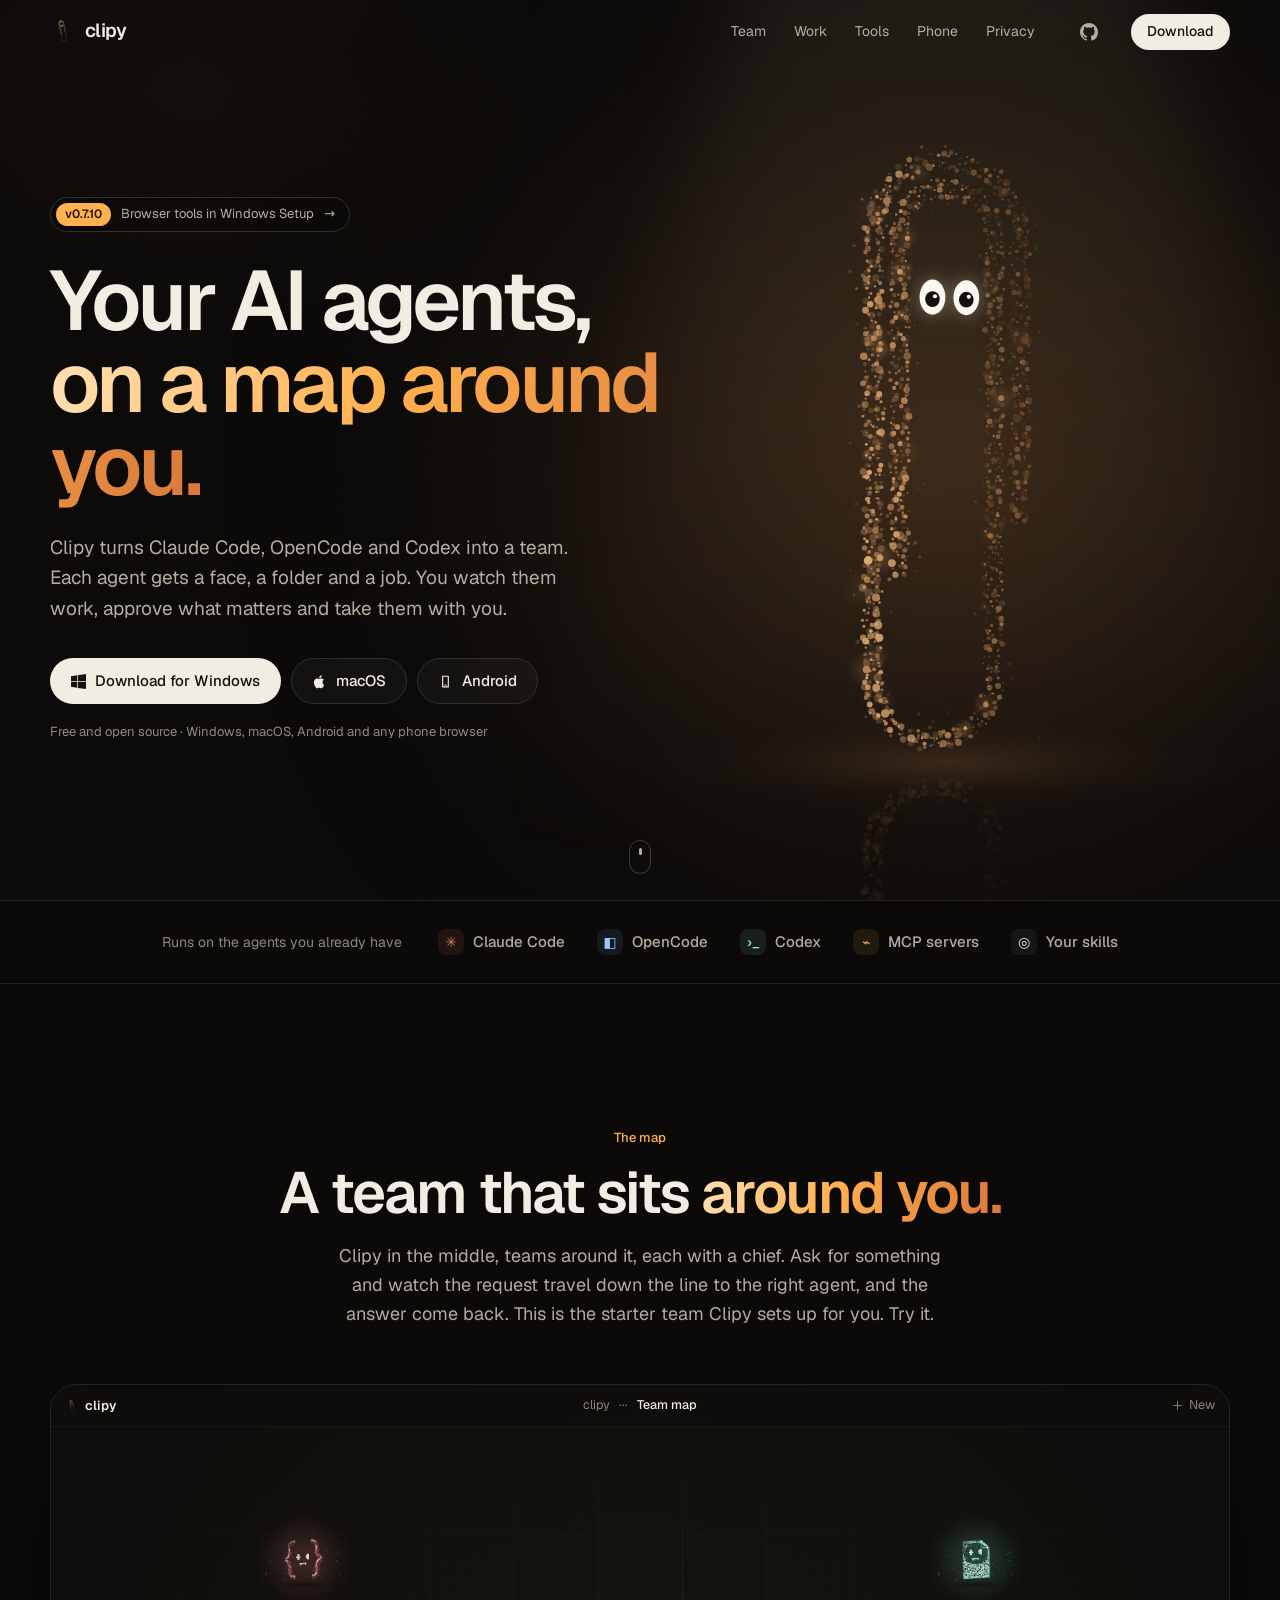
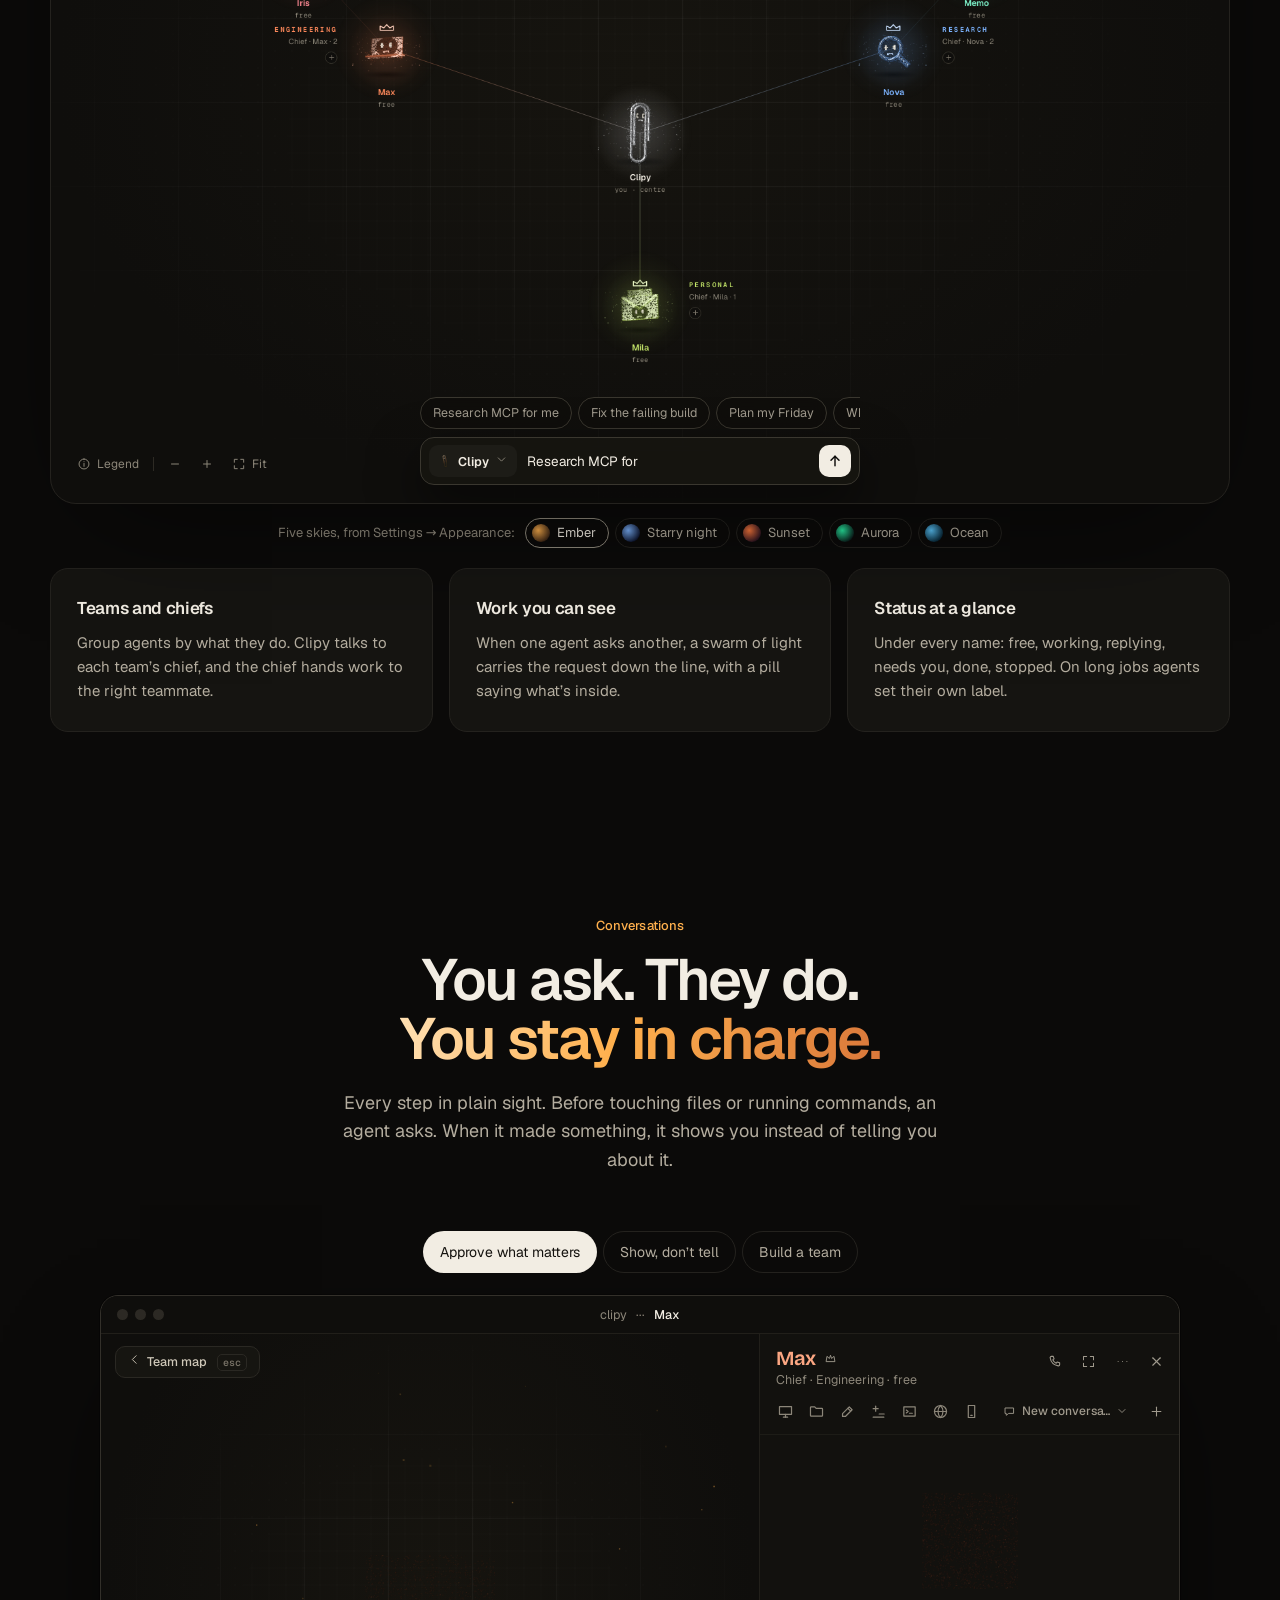
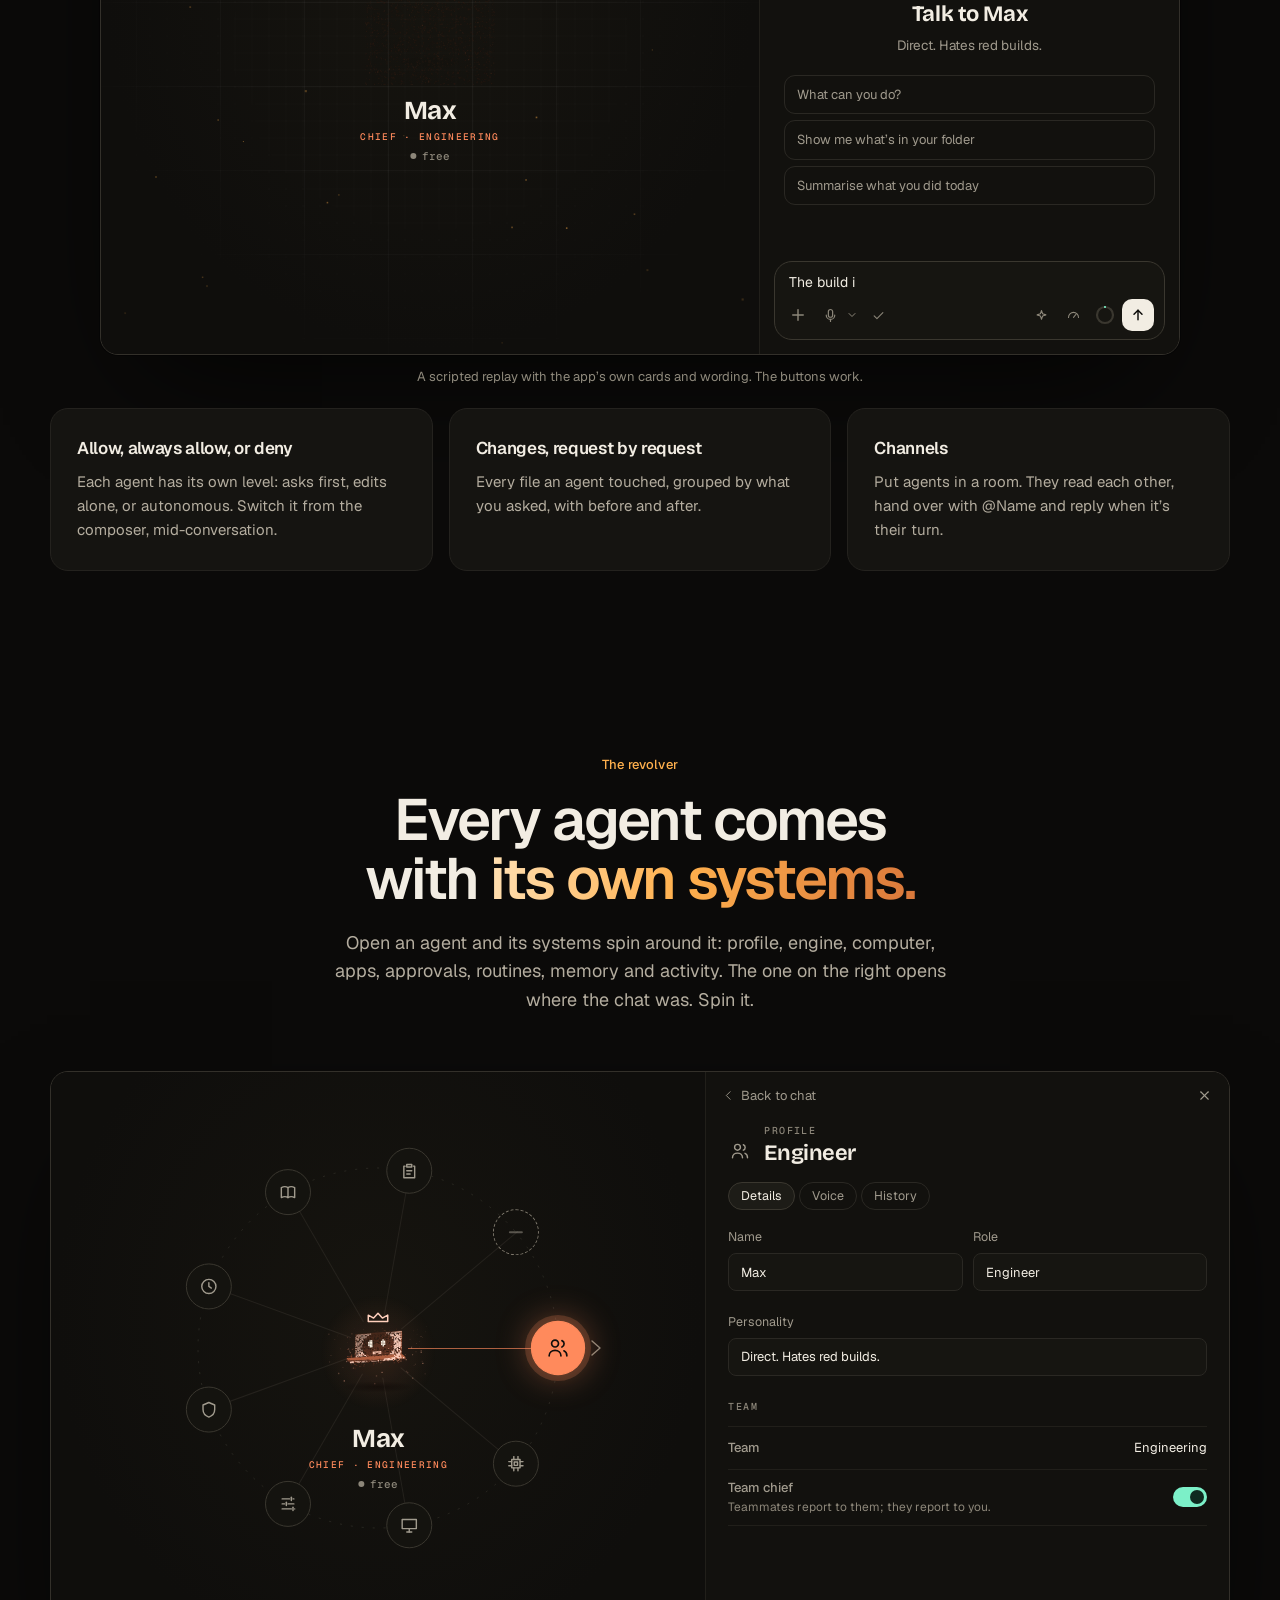
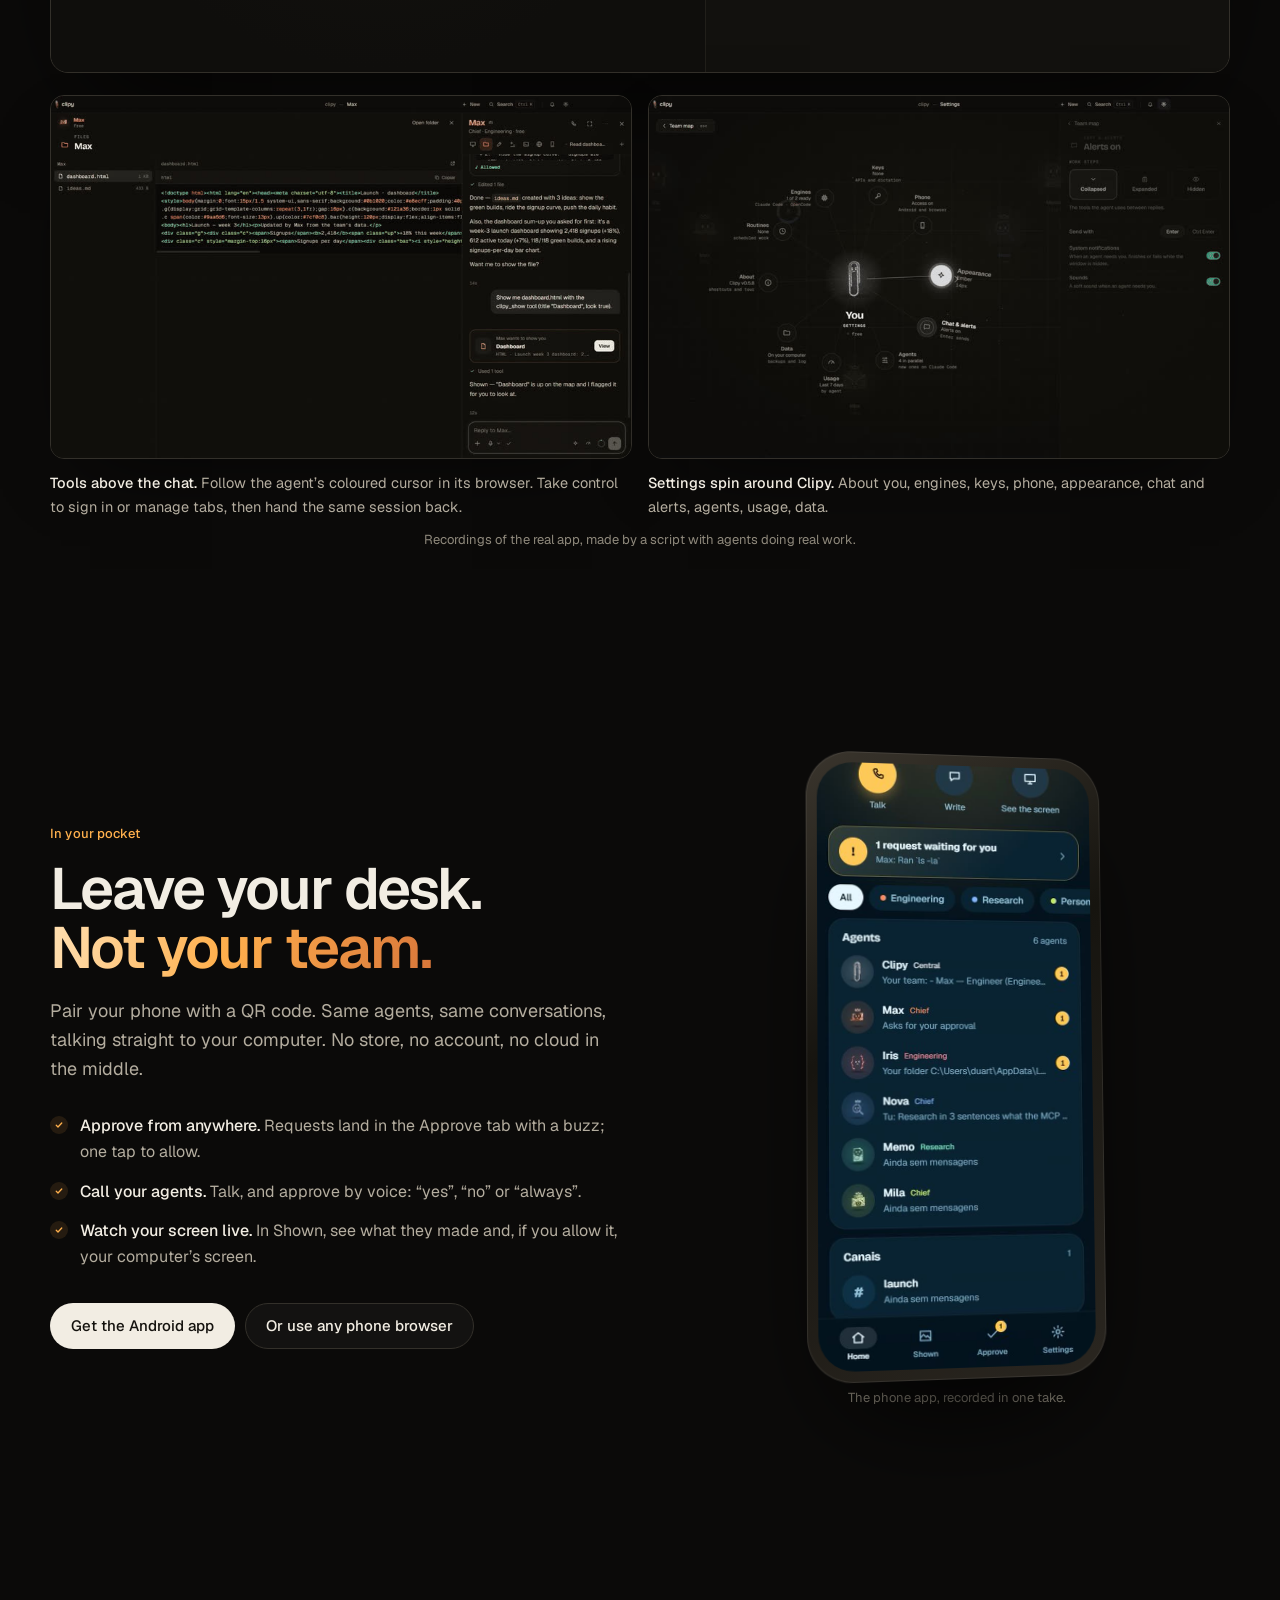
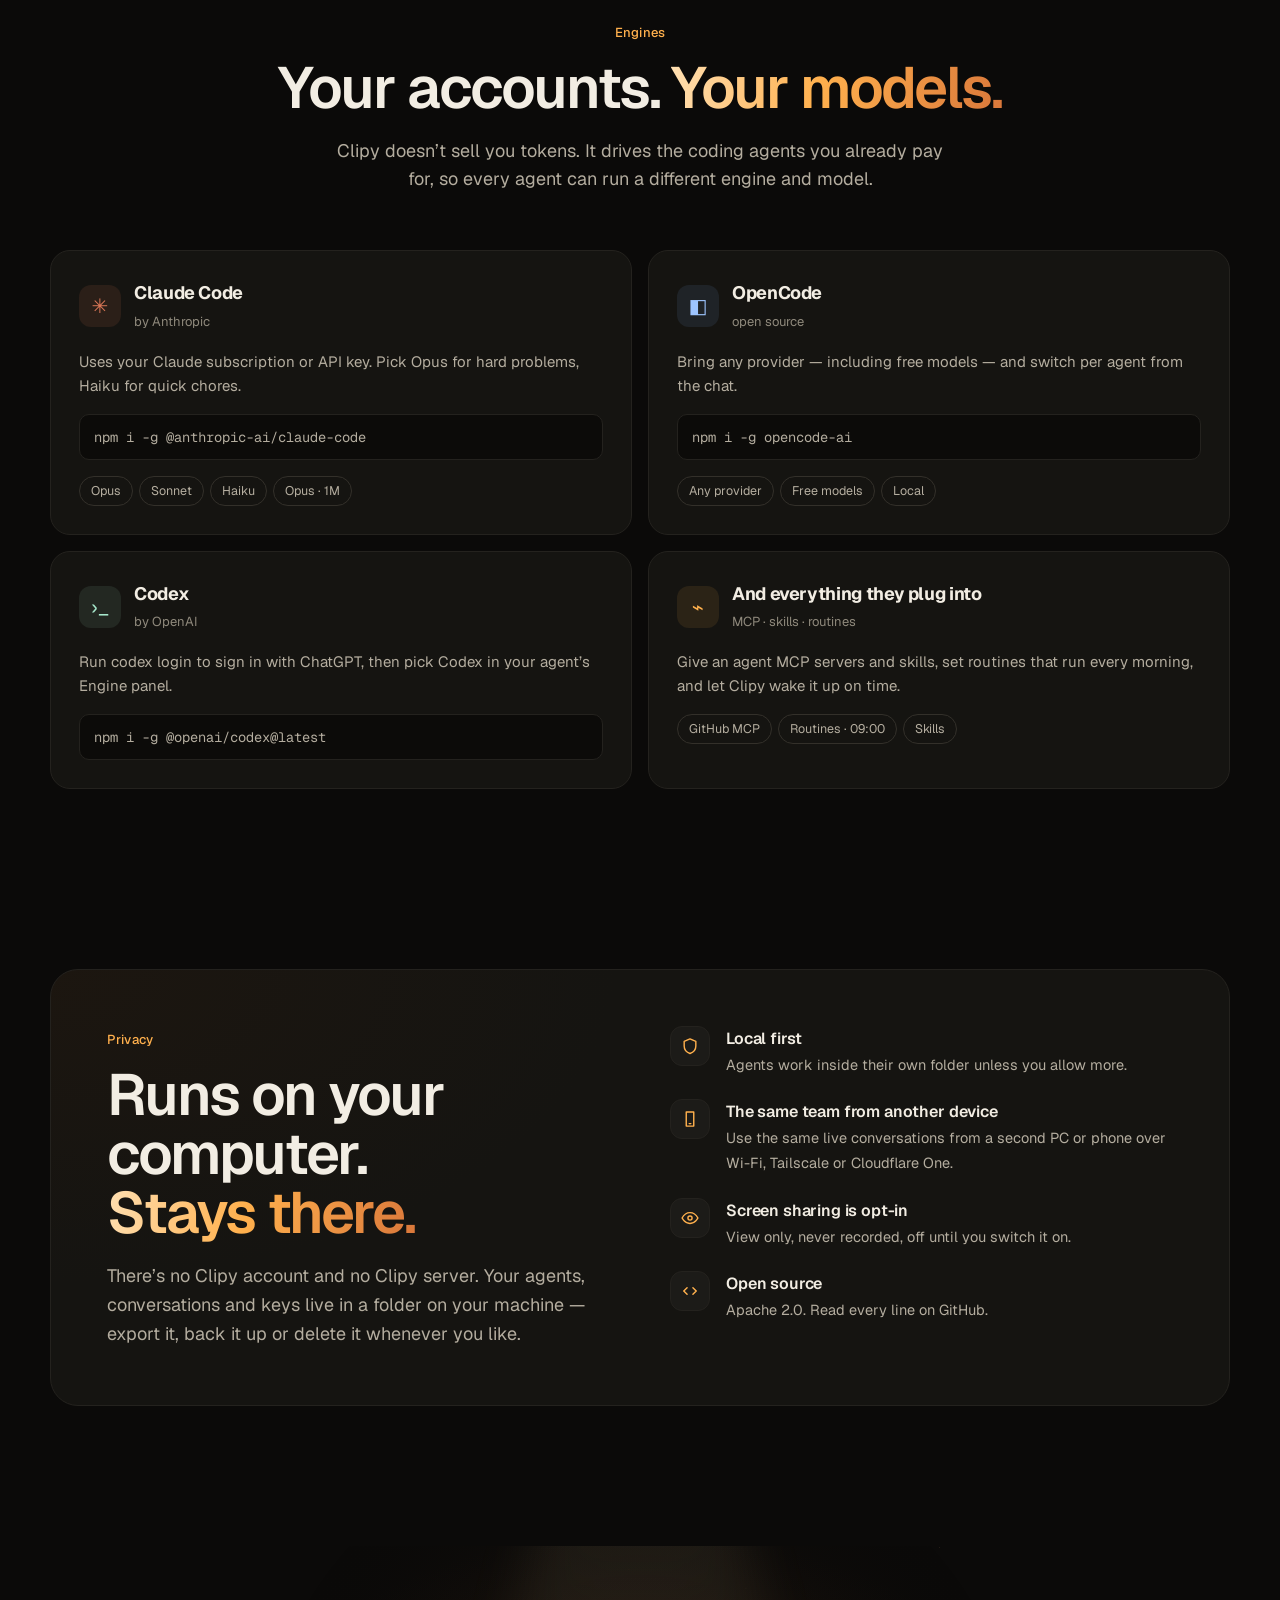
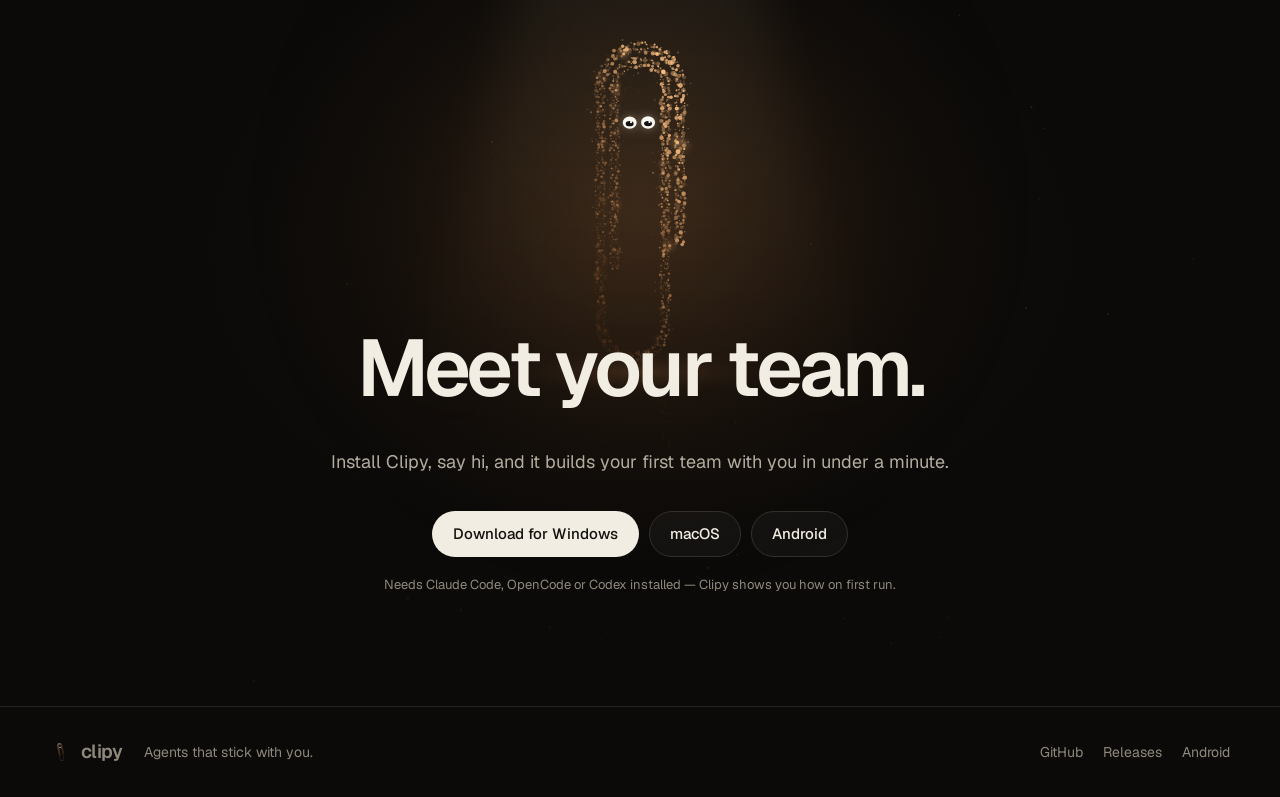
==== commit cc8b0ac0: "site 0.7.10" ====
--- a/index.html
+++ b/index.html
@@ -36,11 +36,11 @@
     <section class="hero" aria-labelledby="hero-t">
       <canvas class="hero-clip" id="hero-clip" aria-hidden="true"></canvas>
       <div class="hero-copy">
-        <a class="pill" href="https://github.com/Duartepxto/clipy-site/releases/tag/v0.7.8"><b>v0.7.8</b> Built-in agent browser <span aria-hidden="true">→</span></a>
+        <a class="pill" href="https://github.com/Duartepxto/clipy-site/releases/tag/v0.7.10"><b>v0.7.10</b> Browser tools in Windows Setup <span aria-hidden="true">→</span></a>
         <h1 id="hero-t">Your AI agents,<br><span class="grad">on a map around you.</span></h1>
         <p class="lede">Clipy turns Claude Code, OpenCode and Codex into a team. Each agent gets a face, a folder and a job. You watch them work, approve what matters and take them with you.</p>
         <div class="cta">
-          <a class="btn btn-primary" data-dl="win" href="https://github.com/Duartepxto/clipy-site/releases/download/v0.7.8/Clipy-Setup.exe"><svg viewBox="0 0 16 16" width="15" height="15" aria-hidden="true"><path fill="currentColor" d="M0 2.3 6.5 1.4v6.2H0zm7.3-1L16 0v7.6H7.3zM0 8.4h6.5v6.2L0 13.7zm7.3 0H16V16l-8.7-1.2z"/></svg>Download for Windows</a>
+          <a class="btn btn-primary" data-dl="win" href="https://github.com/Duartepxto/clipy-site/releases/download/v0.7.10/Clipy-Setup.exe"><svg viewBox="0 0 16 16" width="15" height="15" aria-hidden="true"><path fill="currentColor" d="M0 2.3 6.5 1.4v6.2H0zm7.3-1L16 0v7.6H7.3zM0 8.4h6.5v6.2L0 13.7zm7.3 0H16V16l-8.7-1.2z"/></svg>Download for Windows</a>
           <a class="btn" data-dl="mac" href="https://github.com/Duartepxto/clipy-site/releases/latest"><svg viewBox="0 0 16 16" width="15" height="15" aria-hidden="true"><path fill="currentColor" d="M11.2 8.5c0-1.6 1.3-2.4 1.4-2.4-.8-1.1-2-1.3-2.4-1.3-1-.1-2 .6-2.5.6s-1.3-.6-2.2-.6C4.4 4.8 3.2 5.5 2.6 6.6c-1.2 2.1-.3 5.2.9 6.9.6.8 1.2 1.7 2.1 1.7.8 0 1.2-.5 2.2-.5s1.3.5 2.2.5c.9 0 1.5-.8 2-1.7.6-.9.9-1.9.9-1.9s-1.7-.7-1.7-3.1zM9.6 3.6c.5-.6.8-1.4.7-2.2-.7 0-1.5.5-2 1-.4.5-.8 1.3-.7 2.1.8.1 1.5-.4 2-.9z"/></svg>macOS</a>
           <a class="btn" href="./android/"><svg viewBox="0 0 24 24" width="15" height="15" aria-hidden="true"><path fill="none" stroke="currentColor" stroke-width="1.8" stroke-linecap="round" stroke-linejoin="round" d="M7.5 3.5h9v17h-9z M11 17.5h2"/></svg>Android</a>
         </div>
@@ -253,7 +253,7 @@
         </div>
         <ul class="priv-list">
           <li><svg viewBox="0 0 24 24"><path d="M12 3.5l7 3v5.5c0 4.5-3 7.6-7 9-4-1.4-7-4.5-7-9V6.5z"/></svg><div><b>Local first</b><span>Agents work inside their own folder unless you allow more.</span></div></li>
-          <li><svg viewBox="0 0 24 24"><path d="M7.5 3.5h9v17h-9z M11 17.5h2"/></svg><div><b>The same team from another device</b><span>Pair a phone or a browser over Wi-Fi, Tailscale or Cloudflare One.</span></div></li>
+          <li><svg viewBox="0 0 24 24"><path d="M7.5 3.5h9v17h-9z M11 17.5h2"/></svg><div><b>The same team from another device</b><span>Use the same live conversations from a second PC or phone over Wi-Fi, Tailscale or Cloudflare One.</span></div></li>
           <li><svg viewBox="0 0 24 24"><path d="M2.5 12S6 5.5 12 5.5 21.5 12 21.5 12 18 18.5 12 18.5 2.5 12 2.5 12z M12 9.5a2.5 2.5 0 1 0 0 5 2.5 2.5 0 0 0 0-5z"/></svg><div><b>Screen sharing is opt-in</b><span>View only, never recorded, off until you switch it on.</span></div></li>
           <li><svg viewBox="0 0 24 24"><path d="M8.5 8l-4 4 4 4 M15.5 8l4 4-4 4"/></svg><div><b>Open source</b><span>Apache 2.0. Read every line on GitHub.</span></div></li>
         </ul>
@@ -267,7 +267,7 @@
         <h2 id="dl-t">Meet your team.</h2>
         <p>Install Clipy, say hi, and it builds your first team with you in under a minute.</p>
         <div class="cta center">
-          <a class="btn btn-primary" data-dl="win" href="https://github.com/Duartepxto/clipy-site/releases/download/v0.7.8/Clipy-Setup.exe">Download for Windows</a>
+          <a class="btn btn-primary" data-dl="win" href="https://github.com/Duartepxto/clipy-site/releases/download/v0.7.10/Clipy-Setup.exe">Download for Windows</a>
           <a class="btn" data-dl="mac" href="https://github.com/Duartepxto/clipy-site/releases/latest">macOS</a>
           <a class="btn" href="./android/">Android</a>
         </div>
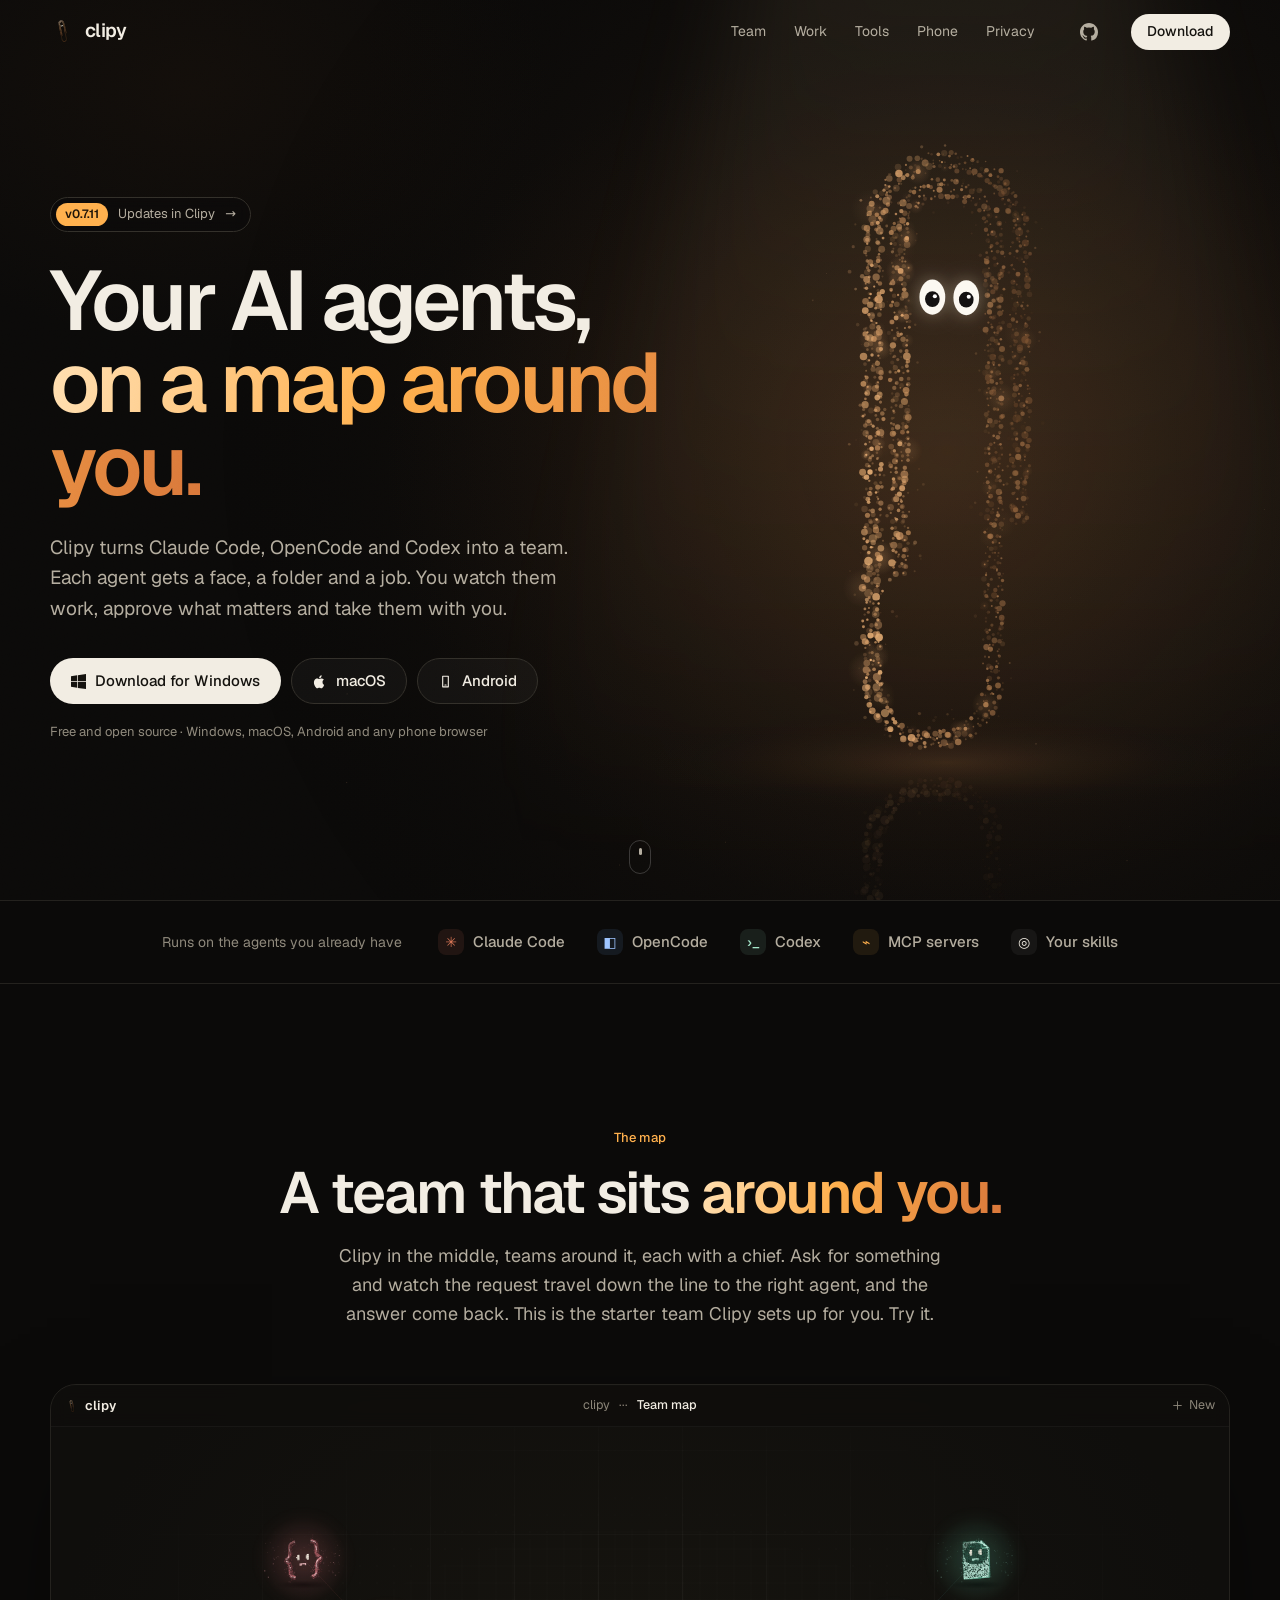
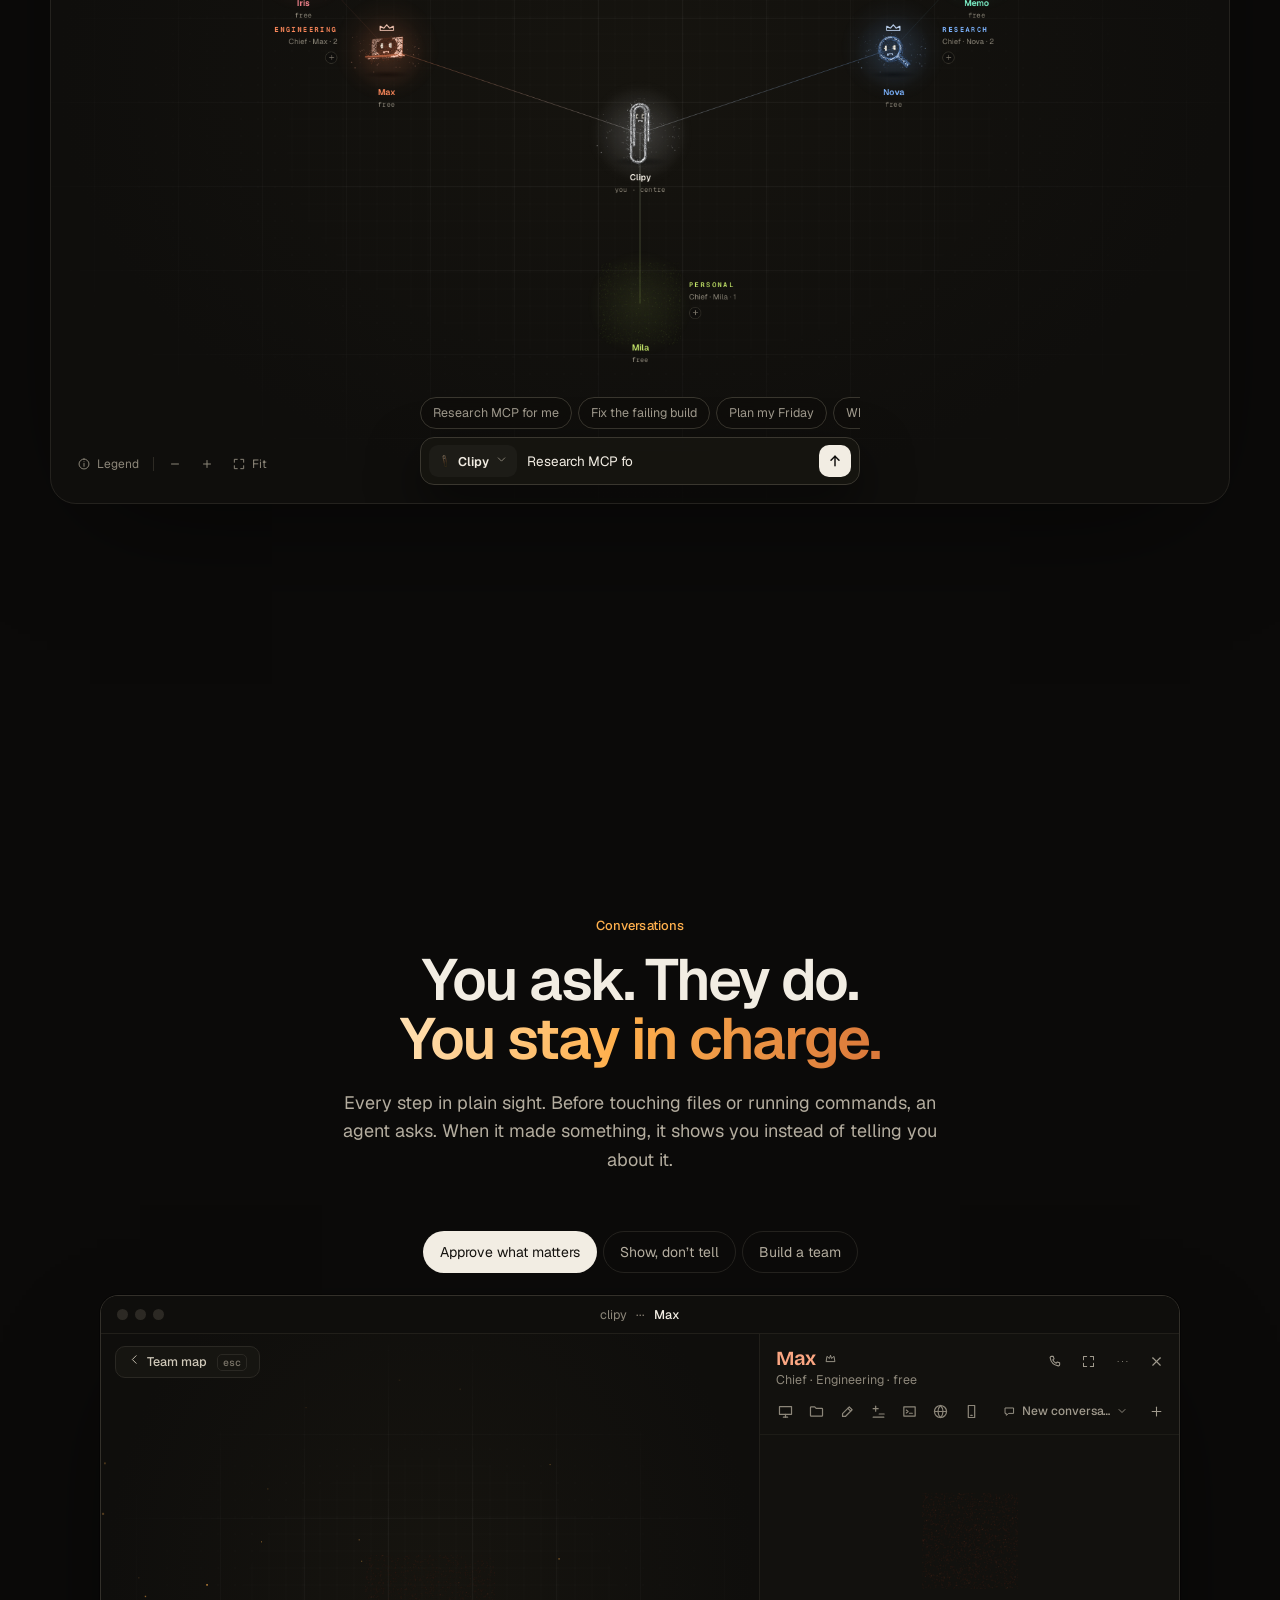
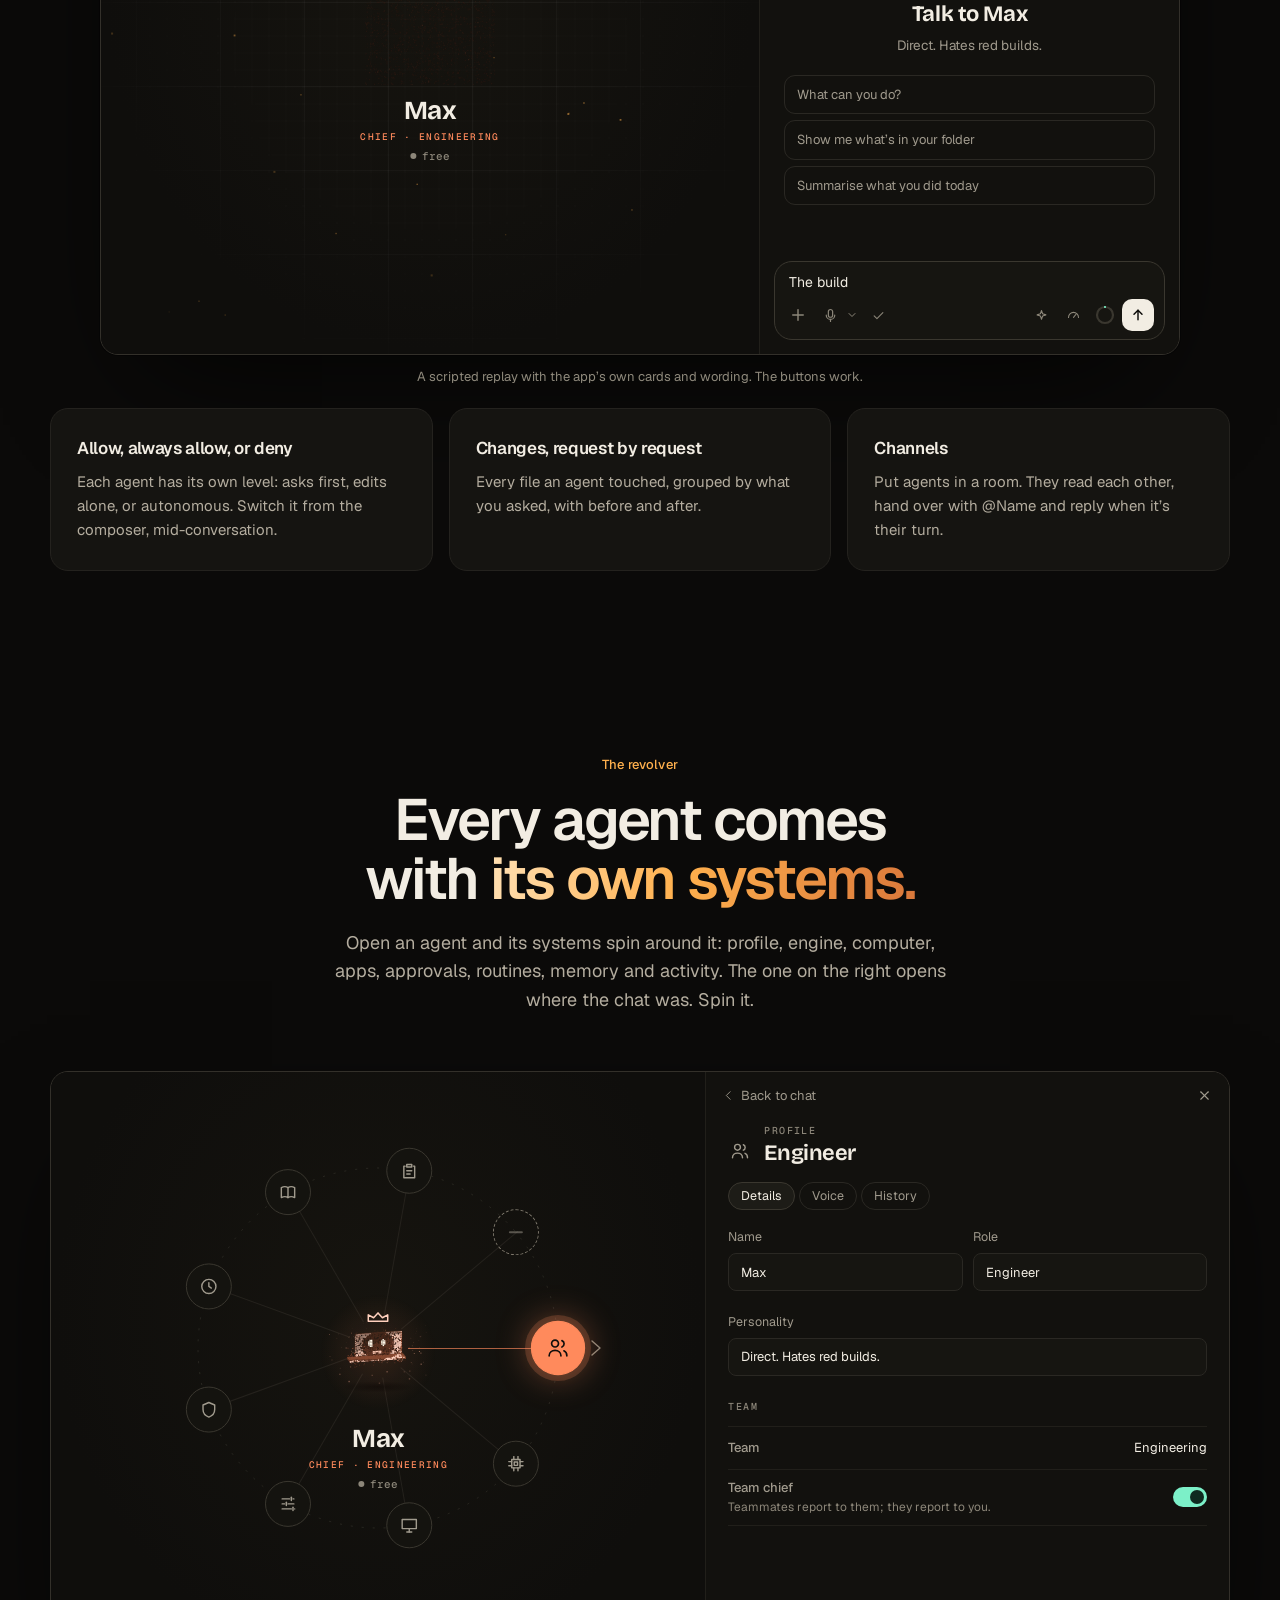
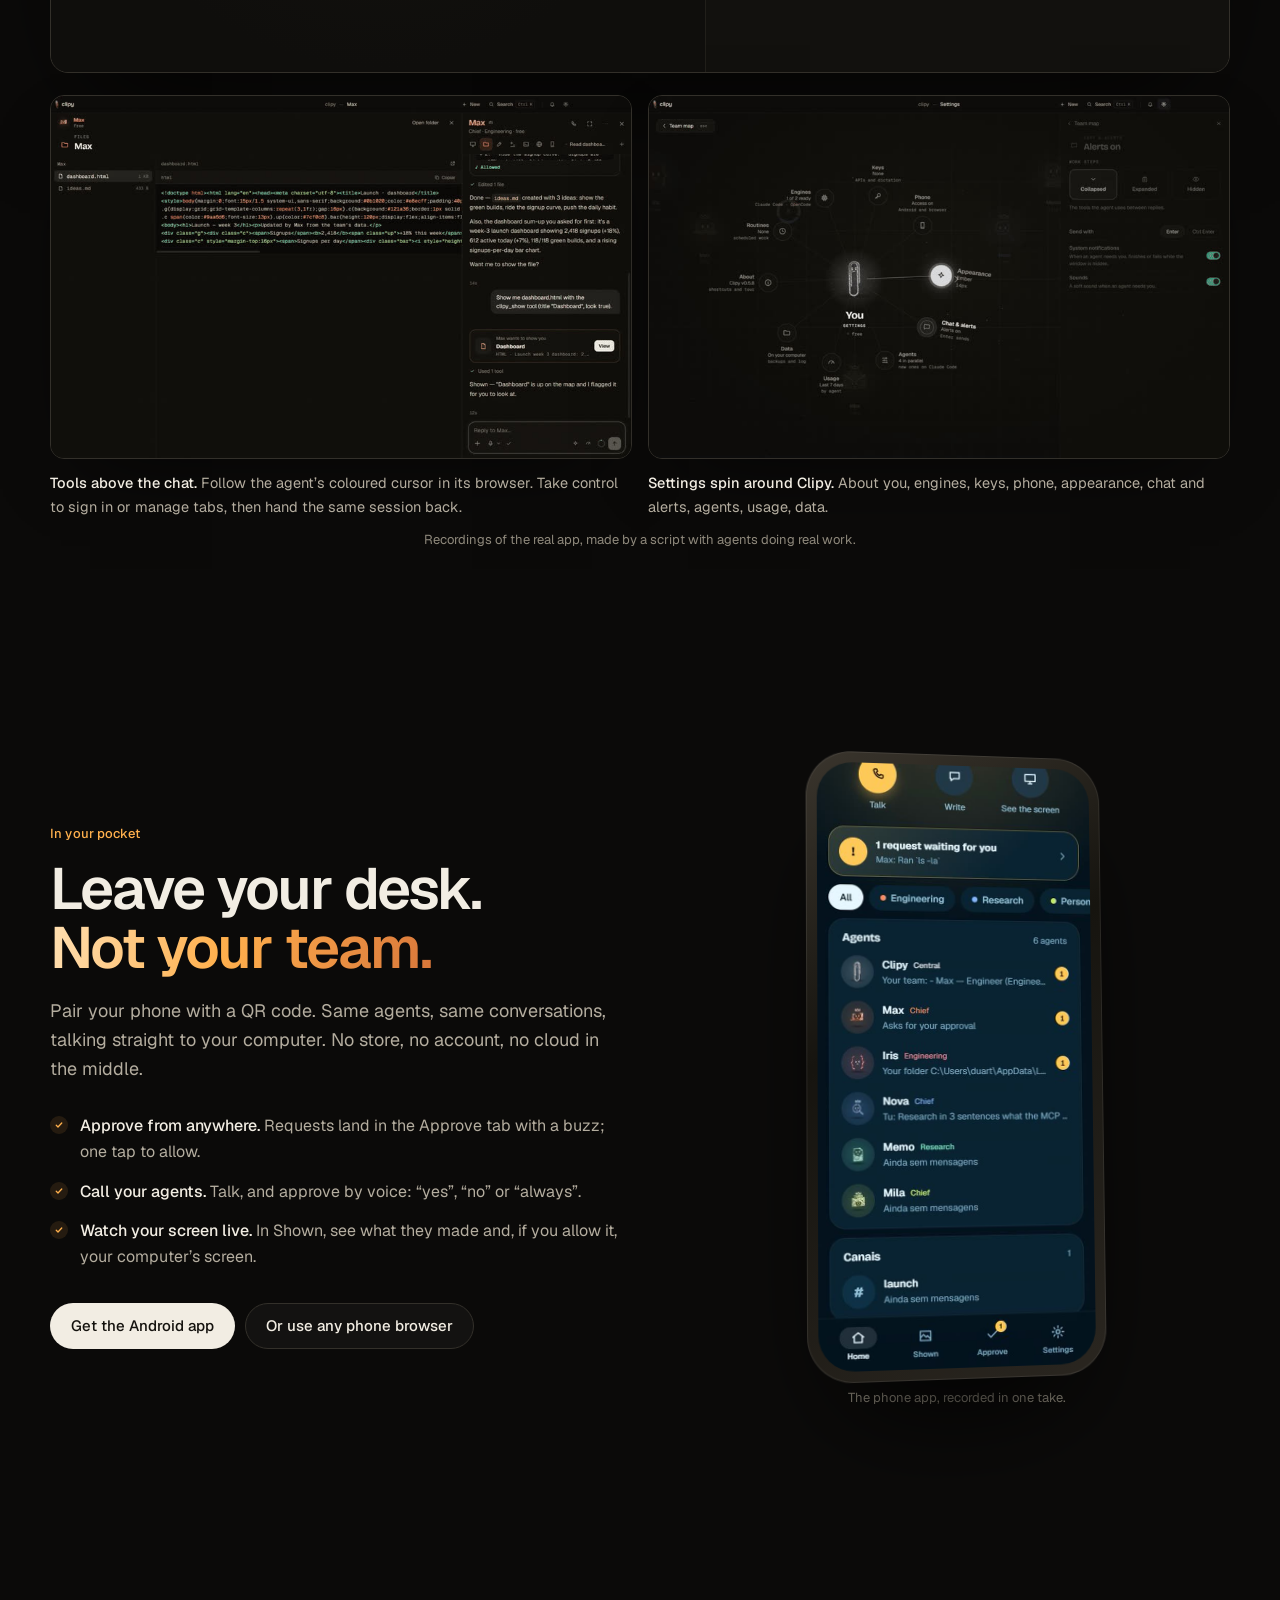
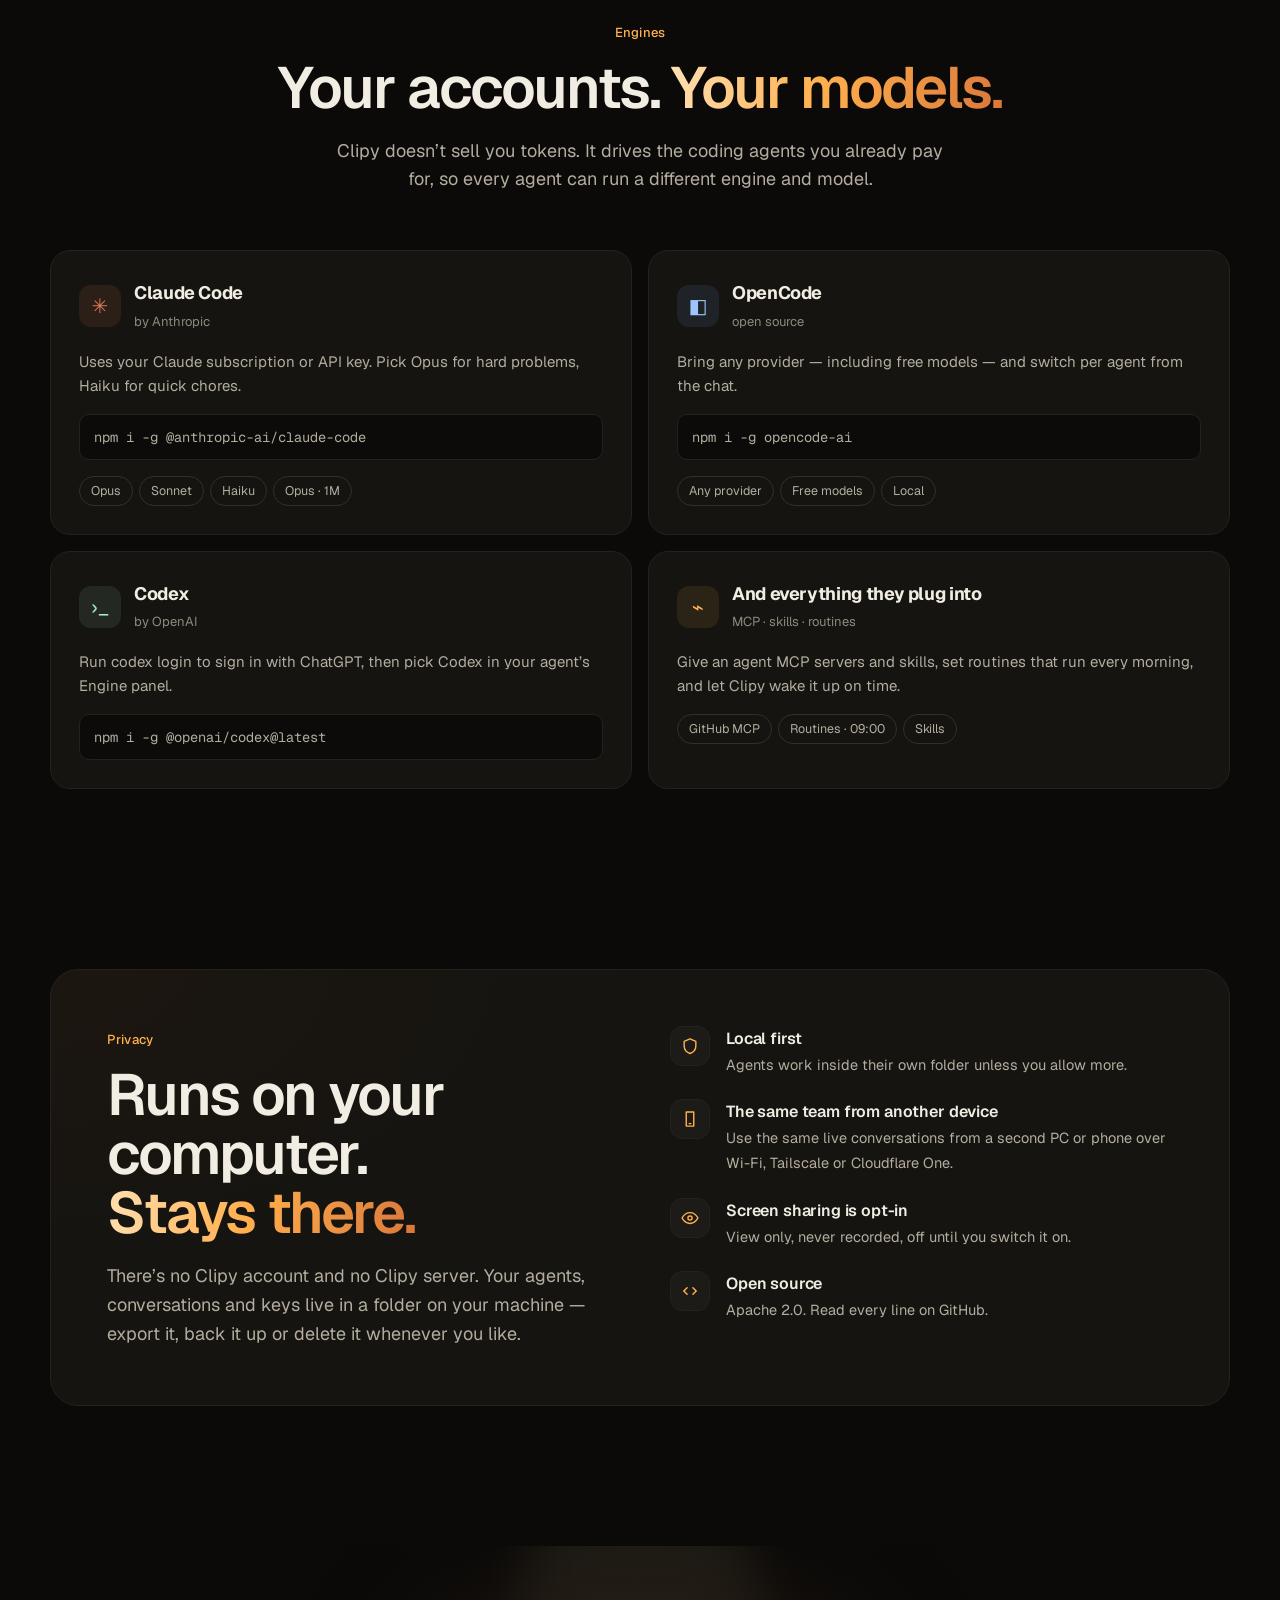
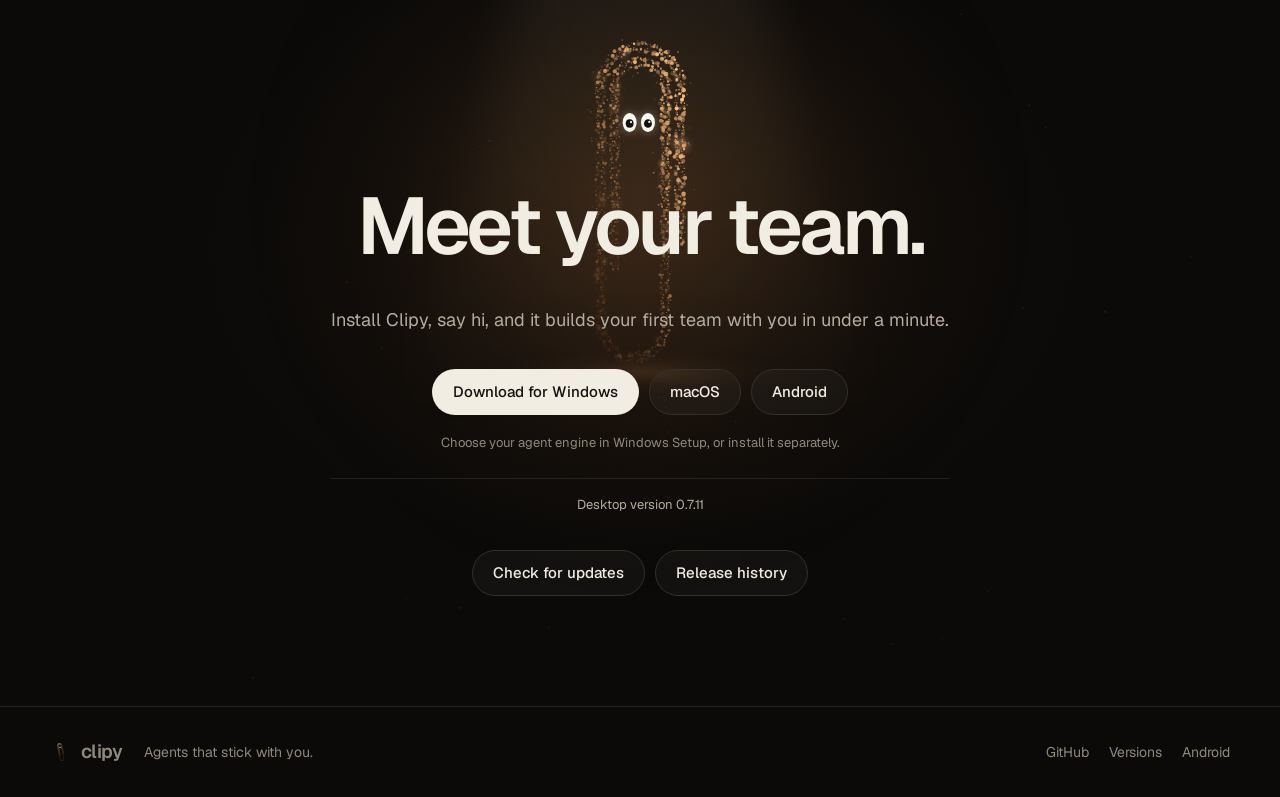
==== commit 5df6f471: "site 0.7.11" ====
--- a/index.html
+++ b/index.html
@@ -14,9 +14,9 @@
   <link rel="icon" href="./favicon.svg">
   <link rel="apple-touch-icon" href="./apple-touch-icon.png">
   <script type="application/ld+json">{"@context":"https://schema.org","@type":"SoftwareApplication","name":"Clipy","applicationCategory":"ProductivityApplication","operatingSystem":"Windows, macOS, Android, iOS","license":"https://www.apache.org/licenses/LICENSE-2.0","offers":{"@type":"Offer","price":"0","priceCurrency":"USD"}}</script>
-  <script type="module" crossorigin src="./assets/main-J8qYaR8_.js"></script>
-  <link rel="modulepreload" crossorigin href="./assets/intro-DNR2McSd.js">
-  <link rel="stylesheet" crossorigin href="./assets/intro-BpKlROB6.css">
+  <script type="module" crossorigin src="./assets/main-CiEWTB5y.js"></script>
+  <link rel="modulepreload" crossorigin href="./assets/intro-lhu5t0gB.js">
+  <link rel="stylesheet" crossorigin href="./assets/intro-DO5Zld82.css">
   <link rel="stylesheet" crossorigin href="./assets/main-DWiRC5a6.css">
 </head>
 <body>
@@ -36,11 +36,11 @@
     <section class="hero" aria-labelledby="hero-t">
       <canvas class="hero-clip" id="hero-clip" aria-hidden="true"></canvas>
       <div class="hero-copy">
-        <a class="pill" href="https://github.com/Duartepxto/clipy-site/releases/tag/v0.7.10"><b>v0.7.10</b> Browser tools in Windows Setup <span aria-hidden="true">→</span></a>
+        <a class="pill" href="https://github.com/Duartepxto/clipy-site/releases/tag/v0.7.11"><b>v0.7.11</b> Updates in Clipy <span aria-hidden="true">→</span></a>
         <h1 id="hero-t">Your AI agents,<br><span class="grad">on a map around you.</span></h1>
         <p class="lede">Clipy turns Claude Code, OpenCode and Codex into a team. Each agent gets a face, a folder and a job. You watch them work, approve what matters and take them with you.</p>
         <div class="cta">
-          <a class="btn btn-primary" data-dl="win" href="https://github.com/Duartepxto/clipy-site/releases/download/v0.7.10/Clipy-Setup.exe"><svg viewBox="0 0 16 16" width="15" height="15" aria-hidden="true"><path fill="currentColor" d="M0 2.3 6.5 1.4v6.2H0zm7.3-1L16 0v7.6H7.3zM0 8.4h6.5v6.2L0 13.7zm7.3 0H16V16l-8.7-1.2z"/></svg>Download for Windows</a>
+          <a class="btn btn-primary" data-dl="win" href="https://github.com/Duartepxto/clipy-site/releases/download/v0.7.11/Clipy-Setup-0.7.11.exe"><svg viewBox="0 0 16 16" width="15" height="15" aria-hidden="true"><path fill="currentColor" d="M0 2.3 6.5 1.4v6.2H0zm7.3-1L16 0v7.6H7.3zM0 8.4h6.5v6.2L0 13.7zm7.3 0H16V16l-8.7-1.2z"/></svg>Download for Windows</a>
           <a class="btn" data-dl="mac" href="https://github.com/Duartepxto/clipy-site/releases/latest"><svg viewBox="0 0 16 16" width="15" height="15" aria-hidden="true"><path fill="currentColor" d="M11.2 8.5c0-1.6 1.3-2.4 1.4-2.4-.8-1.1-2-1.3-2.4-1.3-1-.1-2 .6-2.5.6s-1.3-.6-2.2-.6C4.4 4.8 3.2 5.5 2.6 6.6c-1.2 2.1-.3 5.2.9 6.9.6.8 1.2 1.7 2.1 1.7.8 0 1.2-.5 2.2-.5s1.3.5 2.2.5c.9 0 1.5-.8 2-1.7.6-.9.9-1.9.9-1.9s-1.7-.7-1.7-3.1zM9.6 3.6c.5-.6.8-1.4.7-2.2-.7 0-1.5.5-2 1-.4.5-.8 1.3-.7 2.1.8.1 1.5-.4 2-.9z"/></svg>macOS</a>
           <a class="btn" href="./android/"><svg viewBox="0 0 24 24" width="15" height="15" aria-hidden="true"><path fill="none" stroke="currentColor" stroke-width="1.8" stroke-linecap="round" stroke-linejoin="round" d="M7.5 3.5h9v17h-9z M11 17.5h2"/></svg>Android</a>
         </div>
@@ -267,11 +267,18 @@
         <h2 id="dl-t">Meet your team.</h2>
         <p>Install Clipy, say hi, and it builds your first team with you in under a minute.</p>
         <div class="cta center">
-          <a class="btn btn-primary" data-dl="win" href="https://github.com/Duartepxto/clipy-site/releases/download/v0.7.10/Clipy-Setup.exe">Download for Windows</a>
+          <a class="btn btn-primary" data-dl="win" href="https://github.com/Duartepxto/clipy-site/releases/download/v0.7.11/Clipy-Setup-0.7.11.exe">Download for Windows</a>
           <a class="btn" data-dl="mac" href="https://github.com/Duartepxto/clipy-site/releases/latest">macOS</a>
           <a class="btn" href="./android/">Android</a>
         </div>
-        <p class="fine">Needs Claude Code, OpenCode or Codex installed — Clipy shows you how on first run.</p>
+        <p class="fine">Choose your agent engine in Windows Setup, or install it separately.</p>
+        <div class="dl-versions" id="versions" aria-label="Versions">
+          <p id="latest-version" role="status">Desktop version 0.7.11</p>
+          <div class="cta center">
+            <button type="button" class="btn" id="check-release">Check for updates</button>
+            <a class="btn" href="https://github.com/Duartepxto/clipy-site/releases">Release history</a>
+          </div>
+        </div>
       </div>
     </section>
   </main>
@@ -279,7 +286,7 @@
   <footer class="foot">
     <a class="brand" href="#top"><img src="./logo-mark.svg" alt="" width="22" height="22"><span>clipy</span></a>
     <span>Agents that stick with you.</span>
-    <nav aria-label="Footer"><a href="https://github.com/Duartepxto/Clipy">GitHub</a><a href="https://github.com/Duartepxto/clipy-site/releases">Releases</a><a href="./android/">Android</a></nav>
+    <nav aria-label="Footer"><a href="https://github.com/Duartepxto/Clipy">GitHub</a><a href="#versions">Versions</a><a href="./android/">Android</a></nav>
   </footer>
 
 </body>
--- a/assets/intro-DO5Zld82.css
+++ b/assets/intro-DO5Zld82.css
@@ -0,0 +1 @@
+@font-face{font-family:Bricolage Grotesque;font-weight:200 800;font-display:swap;src:url(./BricolageGrotesque-latin-Cre6nC2_.woff2) format("woff2")}@font-face{font-family:Geist;font-weight:100 900;font-display:swap;src:url(./Geist-latin-BgDaEnEv.woff2) format("woff2")}@font-face{font-family:Geist Mono;font-weight:100 900;font-display:swap;src:url(./GeistMono-latin-XN7g48iV.woff2) format("woff2")}:root{color-scheme:dark;--c-night: #0f0e0c;--c-surface-1: #161511;--c-surface-2: #1d1c17;--c-surface-3: #26241e;--c-line: #2a2823;--c-line-strong: #3a372f;--c-text: #f2ede3;--c-text-2: #a09a8d;--c-text-3: #8c8679;--c-clip: #e6e8eb;--c-eye: #fff8ea;--c-amber: #ffb04d;--c-red: #ff5d6c;--c-mint: #7cf0c8;--c-sky: #7db4ff;--c-coral: #ff8a5c;--c-lime: #c6e86b;--c-rose: #ff8a94;--f-display: "Bricolage Grotesque", "Geist", system-ui, sans-serif;--f-sans: "Geist", system-ui, -apple-system, "Segoe UI", sans-serif;--f-mono: "Geist Mono", ui-monospace, "Cascadia Code", monospace;--r-sm: 8px;--r-md: 12px;--r-lg: 18px;--r-xl: 24px;--ease-out: cubic-bezier(.2, .8, .2, 1);--dur-fast: .14s;--dur-med: .26s;--dur-slow: .52s}@media(prefers-reduced-motion:reduce){:root{--dur-fast: 0ms;--dur-med: 0ms;--dur-slow: 0ms}}:root{--bg: #0b0a09;--bg-2: #121110;--card: #151411;--card-2: #1b1a16;--line: #24221e;--line-2: #33302a;--text: #f2ede3;--text-2: #b4ad9f;--text-3: #8f897c;--amber: #ffb04d;--bronze-1: #ffd29a;--bronze-2: #e08a3c;--grad: linear-gradient(100deg, #ffe0b3 0%, #ffb04d 45%, #d9773a 100%);--f: "Geist", system-ui, -apple-system, "Segoe UI", sans-serif;--mono: "Geist Mono", ui-monospace, "Cascadia Code", monospace;--ease: cubic-bezier(.2, .8, .2, 1);--w: 1180px}*{box-sizing:border-box}html{scroll-behavior:smooth;-webkit-text-size-adjust:100%}body{margin:0;background:var(--bg);color:var(--text);font:400 16px/1.6 var(--f);-webkit-font-smoothing:antialiased;overflow-x:hidden}body:before{content:"";position:fixed;inset:0;pointer-events:none;z-index:100;opacity:.05;mix-blend-mode:overlay;background-image:url("data:image/svg+xml,%3Csvg xmlns='http://www.w3.org/2000/svg' width='160' height='160'%3E%3Cfilter id='n'%3E%3CfeTurbulence type='fractalNoise' baseFrequency='.85' numOctaves='3' stitchTiles='stitch'/%3E%3C/filter%3E%3Crect width='100%25' height='100%25' filter='url(%23n)'/%3E%3C/svg%3E")}a{color:inherit;text-decoration:none}button{font:inherit;color:inherit;cursor:pointer}h1,h2,h3{margin:0;font-weight:600;letter-spacing:-.035em;text-wrap:balance}p{margin:0;text-wrap:pretty}code{font-family:var(--mono);font-size:.86em}::selection{background:#ffb04d55}:focus-visible{outline:2px solid var(--amber);outline-offset:3px;border-radius:6px}.skip{position:absolute;left:-999px;top:8px;z-index:200;background:var(--amber);color:#1a1208;padding:8px 14px;border-radius:8px;font-weight:600}.skip:focus{left:12px}.grad{background:var(--grad);-webkit-background-clip:text;background-clip:text;color:transparent}.eyebrow{display:inline-block;font-size:13px;font-weight:500;color:var(--amber);letter-spacing:.01em;margin-bottom:14px}.btn{display:inline-flex;align-items:center;gap:9px;height:46px;padding:0 20px;border-radius:999px;border:1px solid var(--line-2);background:#ffffff08;font-weight:500;font-size:15px;transition:background .2s,border-color .2s,transform .15s;white-space:nowrap}.btn:hover{background:#ffffff12;border-color:#4a463d}.btn:active{transform:scale(.97)}.btn-primary{background:var(--text);color:#14120e;border-color:transparent}.btn-primary:hover{background:#fff}.btn-sm{height:36px;padding:0 15px;font-size:14px}.nav{position:fixed;top:0;left:0;right:0;z-index:50;display:flex;align-items:center;gap:24px;height:64px;padding:0 max(20px,calc((100vw - var(--w)) / 2));transition:background .3s,border-color .3s,backdrop-filter .3s;border-bottom:1px solid transparent}.nav.solid{background:#0b0a09cc;-webkit-backdrop-filter:blur(14px) saturate(1.4);backdrop-filter:blur(14px) saturate(1.4);border-color:var(--line)}.brand{display:inline-flex;align-items:center;gap:9px;font-weight:600;font-size:19px;letter-spacing:-.03em}.nav-links{display:flex;gap:4px;margin-left:auto}.nav-links a{padding:7px 12px;border-radius:8px;font-size:14px;color:var(--text-2);transition:color .2s,background .2s}.nav-links a:hover,.nav-links a.on{color:var(--text);background:#ffffff0a}.nav-gh{display:grid;place-items:center;width:36px;height:36px;border-radius:10px;color:var(--text-2)}.nav-gh:hover{color:var(--text);background:#ffffff0a}.hero{position:relative;min-height:100svh;display:flex;align-items:center;padding:120px max(20px,calc((100vw - var(--w)) / 2)) 80px;overflow:hidden;background:radial-gradient(60% 70% at 72% 52%,#3a22104d,transparent 70%),radial-gradient(40% 40% at 15% 10%,#2a1a0d40,transparent 70%)}.hero-clip{position:absolute;inset:0;width:100%;height:100%}.hero-copy{position:relative;max-width:640px}.pill{display:inline-flex;align-items:center;gap:10px;padding:5px 14px 5px 5px;border:1px solid var(--line-2);border-radius:999px;font-size:13px;color:var(--text-2);background:#0b0a09aa;-webkit-backdrop-filter:blur(6px);backdrop-filter:blur(6px);margin-bottom:28px;transition:border-color .2s,color .2s}.pill b{background:var(--amber);color:#1d1308;font-weight:600;font-size:12px;padding:2px 9px;border-radius:999px}.pill:hover{color:var(--text);border-color:#4a463d}.hero h1{font-size:clamp(44px,7vw,84px);line-height:.98;letter-spacing:-.045em}.hero .lede{margin-top:26px;font-size:clamp(17px,1.6vw,19px);color:var(--text-2);max-width:520px}.cta{display:flex;flex-wrap:wrap;gap:10px;margin-top:34px}.cta.center{justify-content:center}.fine{margin-top:18px;font-size:13px;color:var(--text-3)}.scroll-cue{position:absolute;left:50%;bottom:26px;width:22px;height:34px;border:1.5px solid #ffffff30;border-radius:12px;transform:translate(-50%)}.scroll-cue i{position:absolute;left:50%;top:7px;width:3px;height:7px;margin-left:-1.5px;border-radius:2px;background:var(--text-2);animation:cue 1.8s var(--ease) infinite}@keyframes cue{0%{transform:translateY(0);opacity:1}70%{transform:translateY(10px);opacity:0}to{opacity:0}}.reveal{opacity:0;transform:translateY(26px);transition:opacity .9s var(--ease),transform .9s var(--ease);transition-delay:var(--d, 0s)}.reveal.in{opacity:1;transform:none}.strip{display:flex;align-items:center;justify-content:center;gap:36px;flex-wrap:wrap;padding:28px 20px;border-block:1px solid var(--line);color:var(--text-3);font-size:14px}.strip-logos{display:flex;gap:32px;flex-wrap:wrap;justify-content:center}.strip-logos b{display:inline-flex;align-items:center;gap:9px;color:var(--text-2);font-weight:500;font-size:15px}.mark{display:inline-grid;place-items:center;width:26px;height:26px;border-radius:8px;background:#ffffff0d;font-style:normal;font-size:14px;color:var(--text)}.mark.claude{color:#d97757;background:#d977571c}.mark.codex{color:#a6e8cc;background:#a6e8cc18}.mark.oc{color:#9ec5ff;background:#7db4ff18}.mark.mcp{color:var(--amber);background:#ffb04d18}.sec{padding:140px max(20px,calc((100vw - var(--w)) / 2)) 40px}.sec-head{max-width:760px;margin:0 auto 56px;text-align:center}.sec-head h2,.pocket-copy h2,.priv-copy h2{font-size:clamp(34px,4.8vw,58px);line-height:1.02}.sec-head p,.pocket-copy>p,.priv-copy p{margin-top:20px;font-size:18px;color:var(--text-2)}.sec-head p{max-width:620px;margin-inline:auto}.grid3{display:grid;grid-template-columns:repeat(3,1fr);gap:16px;margin-top:20px}.feat{padding:26px 26px 28px;border:1px solid var(--line);border-radius:18px;background:var(--card)}.feat h3{font-size:17px;letter-spacing:-.02em}.feat p{margin-top:8px;color:var(--text-2);font-size:15px}.engines{display:grid;grid-template-columns:1fr 1fr;gap:16px}.engine{padding:28px;border:1px solid var(--line);border-radius:20px;background:var(--card);display:flex;flex-direction:column}.engine-h{display:flex;align-items:center;gap:13px}.engine-h .mark{width:42px;height:42px;border-radius:12px;font-size:20px}.engine-h b{display:block;font-size:18px;letter-spacing:-.02em}.engine-h span{font-size:13px;color:var(--text-3)}.engine p{margin-top:16px;color:var(--text-2);font-size:15px}.engine code{margin-top:16px;display:block;padding:11px 14px;border-radius:10px;background:#0c0b09;border:1px solid var(--line);color:var(--text-2);overflow-x:auto;white-space:nowrap}.models{display:flex;flex-wrap:wrap;gap:6px;margin-top:16px}.models span{font-size:12.5px;padding:4px 11px;border-radius:999px;border:1px solid var(--line-2);color:var(--text-2)}.priv{display:grid;grid-template-columns:1fr 1fr;gap:60px;align-items:start;padding:56px;border:1px solid var(--line);border-radius:28px;background:radial-gradient(80% 120% at 0% 0%,#2a1a0d55,transparent 60%),var(--card)}.priv-list{list-style:none;margin:0;padding:0;display:grid;gap:22px}.priv-list li{display:flex;gap:16px}.priv-list svg{width:40px;height:40px;flex:none;padding:9px;border-radius:12px;background:#ffffff08;border:1px solid var(--line);fill:none;stroke:var(--amber);stroke-width:1.7;stroke-linecap:round;stroke-linejoin:round}.priv-list b{display:block;font-weight:600;font-size:16px;letter-spacing:-.01em}.priv-list span{font-size:14.5px;color:var(--text-2)}.dl{position:relative;min-height:760px;display:grid;place-items:end center;padding:0 20px 110px;margin-top:100px;overflow:hidden;text-align:center;background:radial-gradient(50% 60% at 50% 40%,#3a22104d,transparent 70%)}.dl-clip{position:absolute;inset:0;width:100%;height:100%}.dl-copy{position:relative;max-width:620px}.dl h2{font-size:clamp(44px,7vw,80px);letter-spacing:-.045em}.dl-copy>p{margin-top:16px;font-size:18px;color:var(--text-2)}.dl-copy>p.fine{font-size:13px;color:var(--text-3);margin-top:18px}.foot{display:flex;align-items:center;gap:22px;flex-wrap:wrap;padding:30px max(20px,calc((100vw - var(--w)) / 2));border-top:1px solid var(--line);font-size:14px;color:var(--text-3)}.foot nav{display:flex;gap:20px;margin-left:auto}.foot nav a:hover{color:var(--text)}@media(max-width:980px){.nav-links{display:none}.nav-gh{margin-left:auto}.grid3,.pocket,.priv,.engines{grid-template-columns:1fr}.priv{padding:36px 26px;gap:36px}.pocket-copy{text-align:left}.sec{padding-top:110px}}@media(max-width:640px){.hero{align-items:flex-end;padding-bottom:70px}.hero h1{font-size:44px}.pill,.scroll-cue{display:none}.cta .btn{flex:1 1 auto;justify-content:center}.strip{gap:16px}.strip-logos{gap:18px}.priv{padding:30px 20px}}@media(prefers-reduced-motion:reduce){*,*:before,*:after{animation-duration:.01ms!important;animation-iteration-count:1!important;transition-duration:.01ms!important}html{scroll-behavior:auto}}body.og .nav,body.og .pill,body.og .cta,body.og .fine,body.og .scroll-cue{display:none}body.og .hero{min-height:630px;height:630px;padding:0 70px}body.og .hero h1{font-size:76px}body.og .hero .lede{font-size:21px;max-width:540px}.dl-versions{margin:24px auto 0;padding-top:16px;border-top:1px solid var(--line)}.dl-versions>p{margin-bottom:10px;color:var(--text-2);font-size:13px}.dl-versions button:disabled{opacity:.6;cursor:wait}
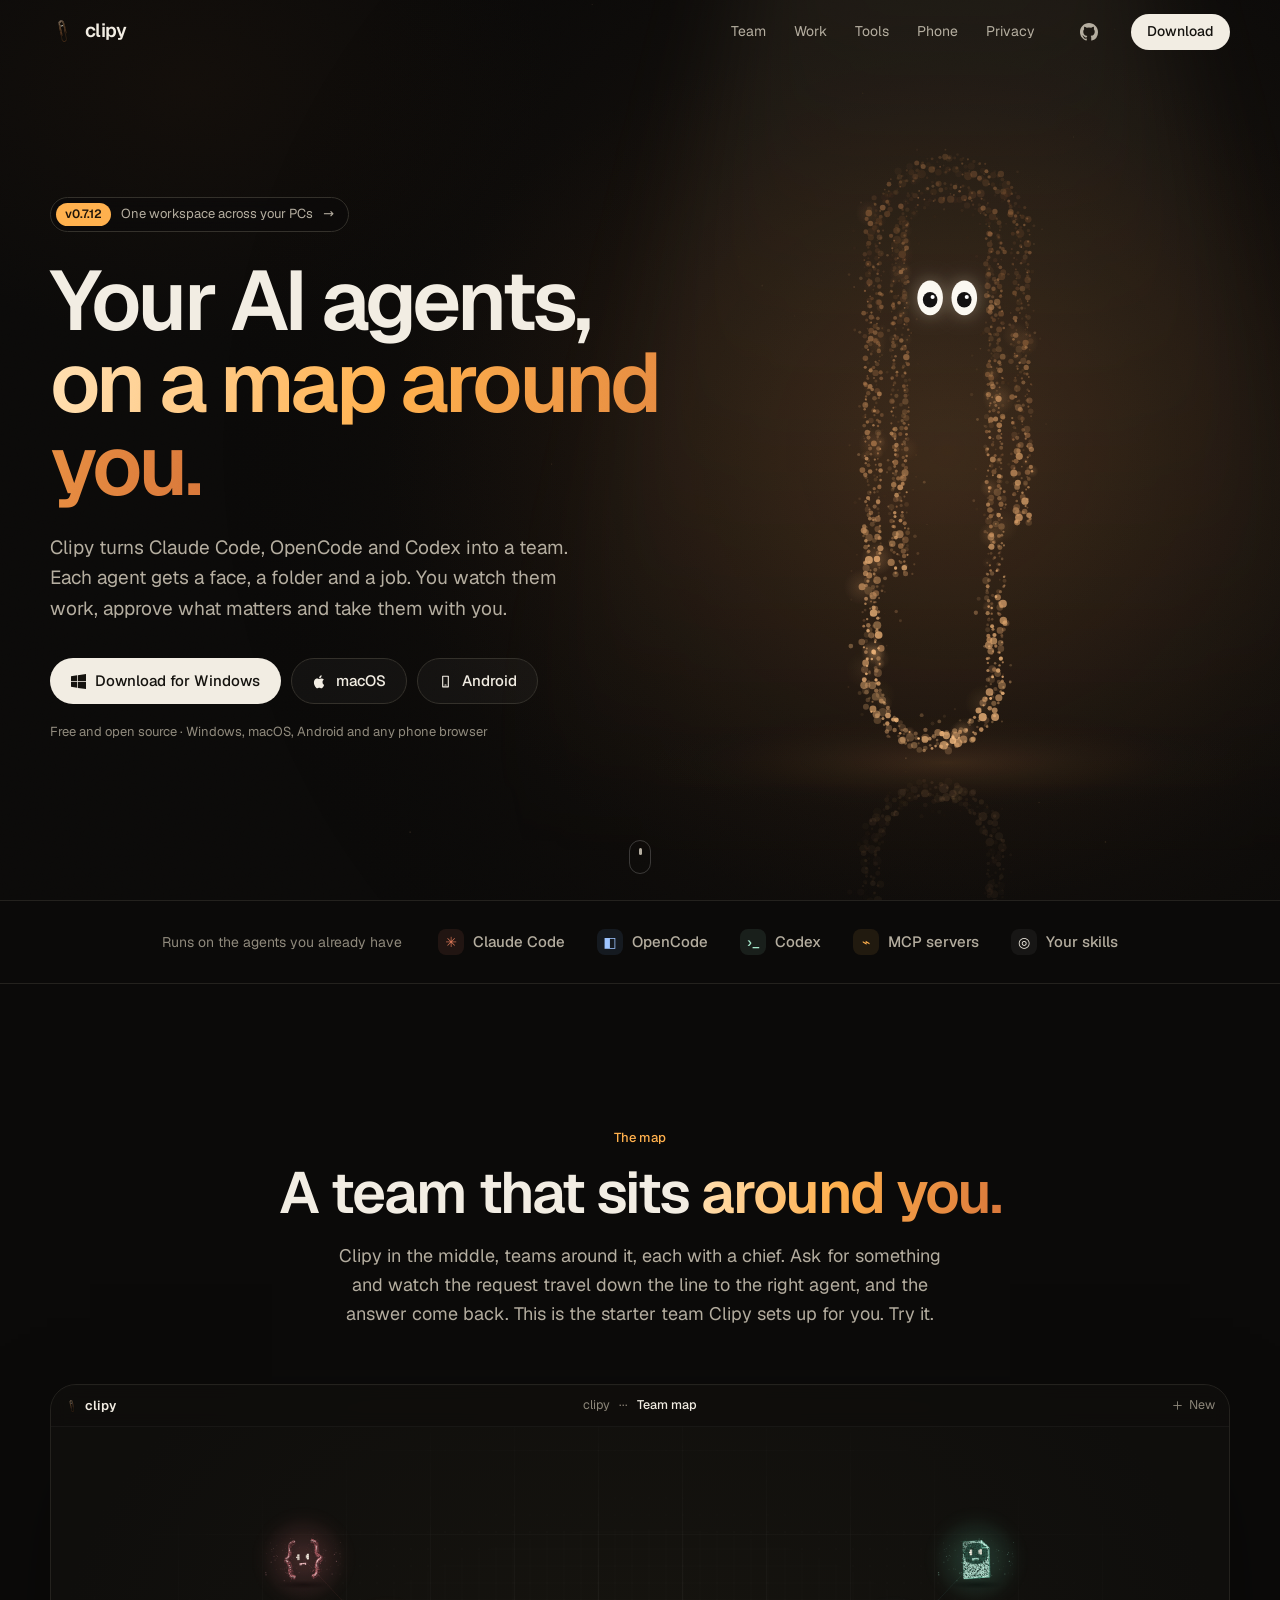
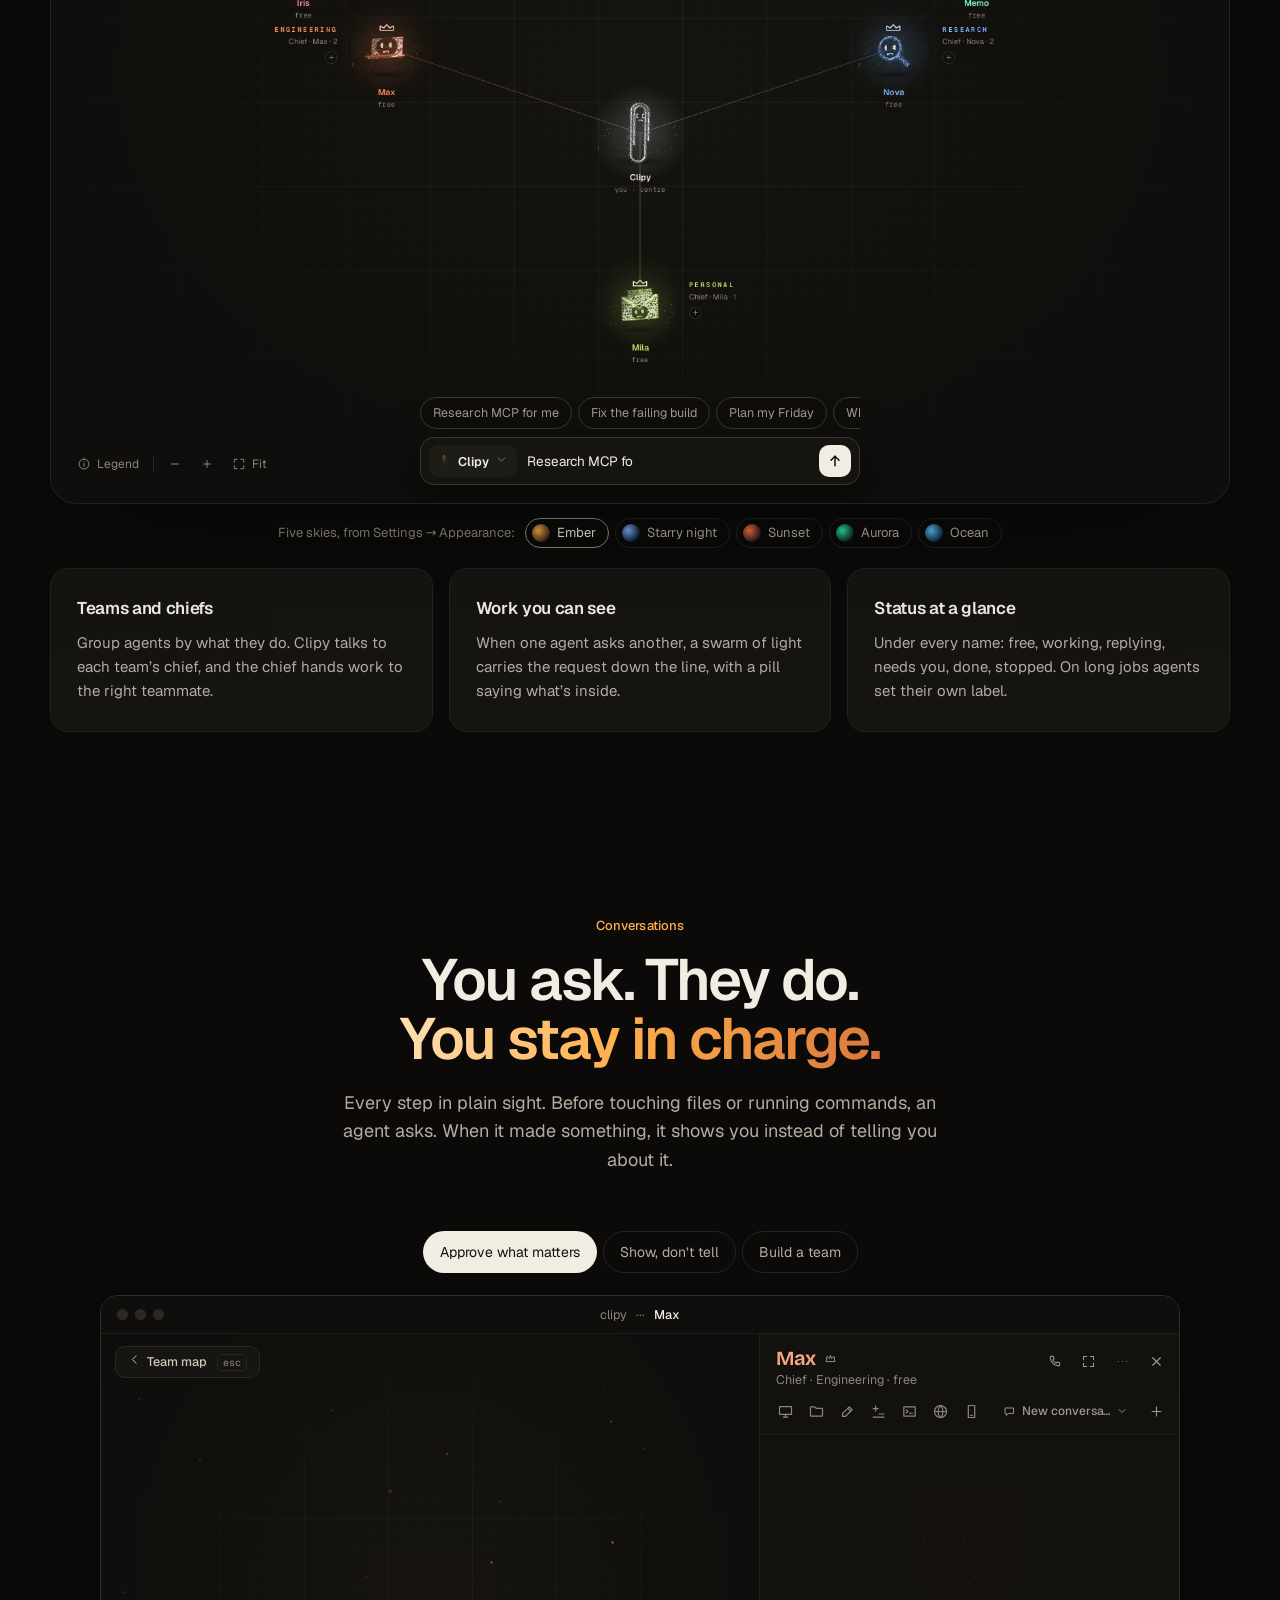
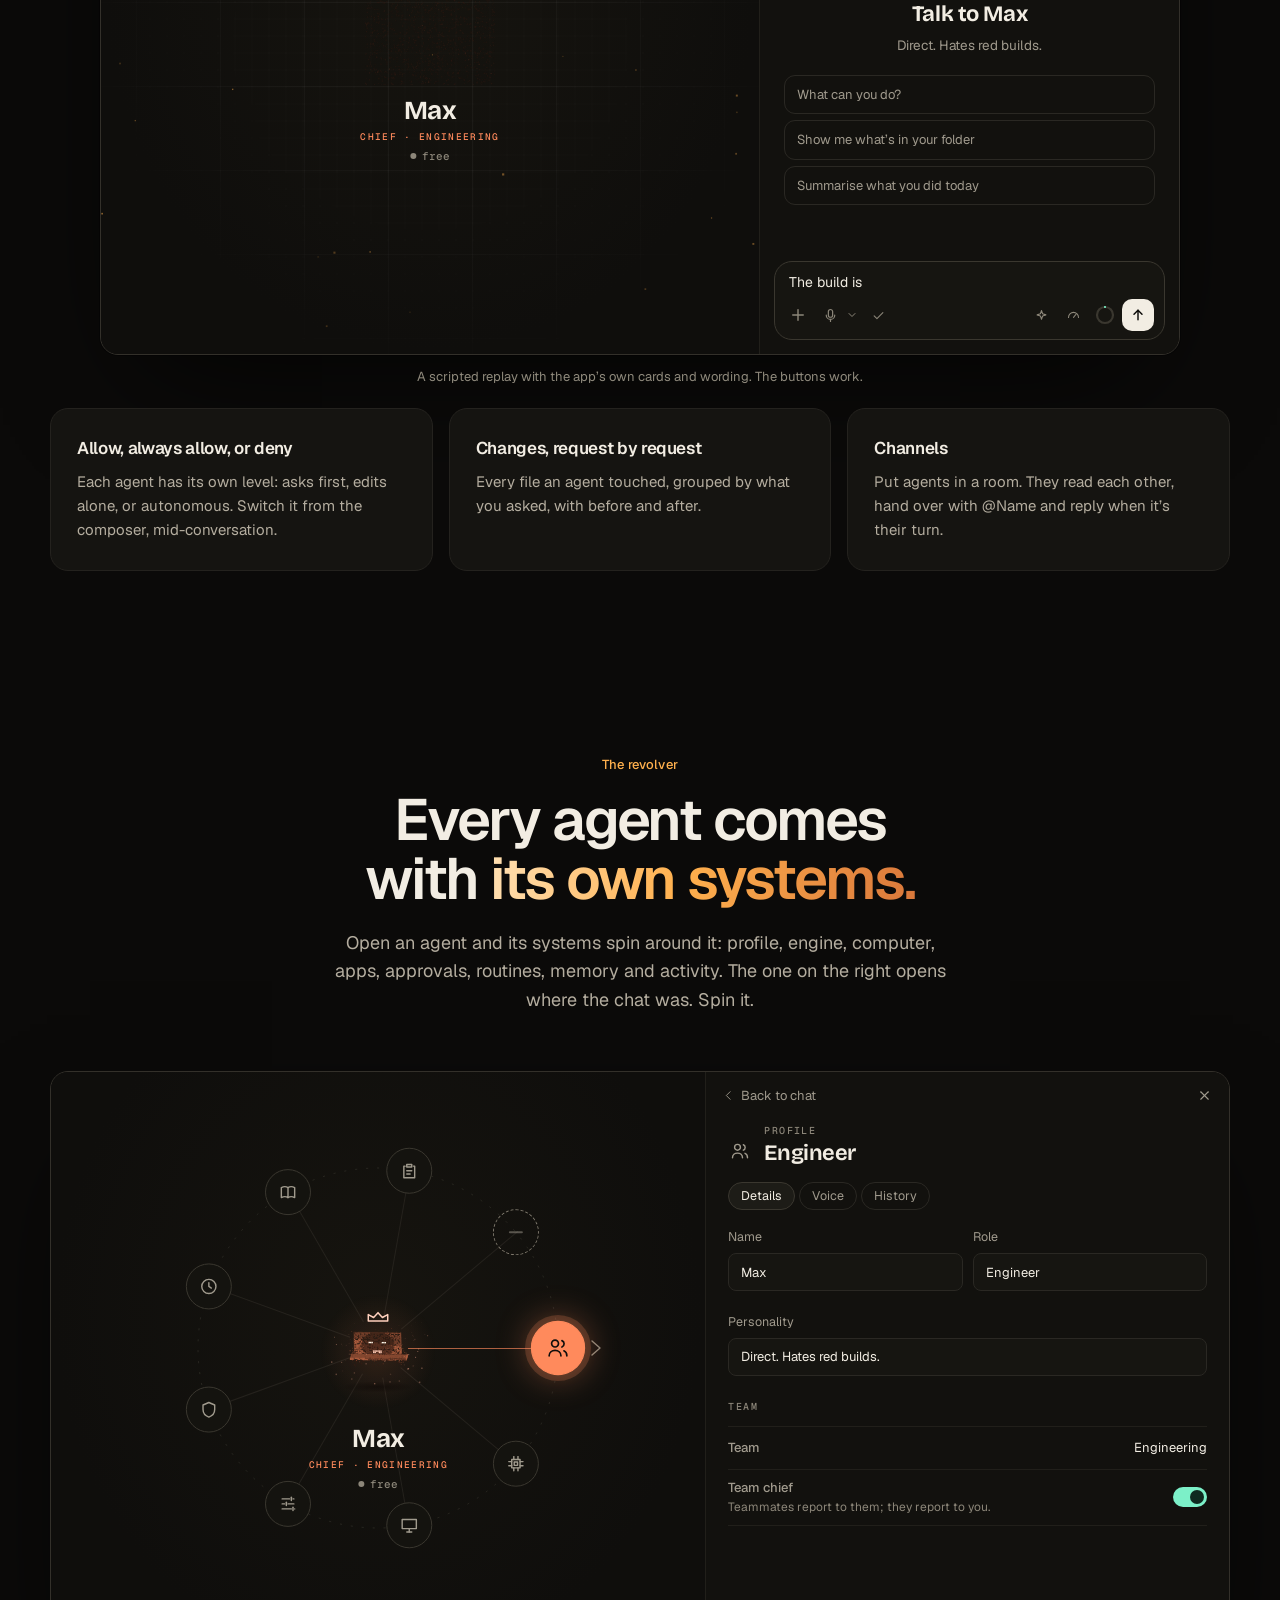
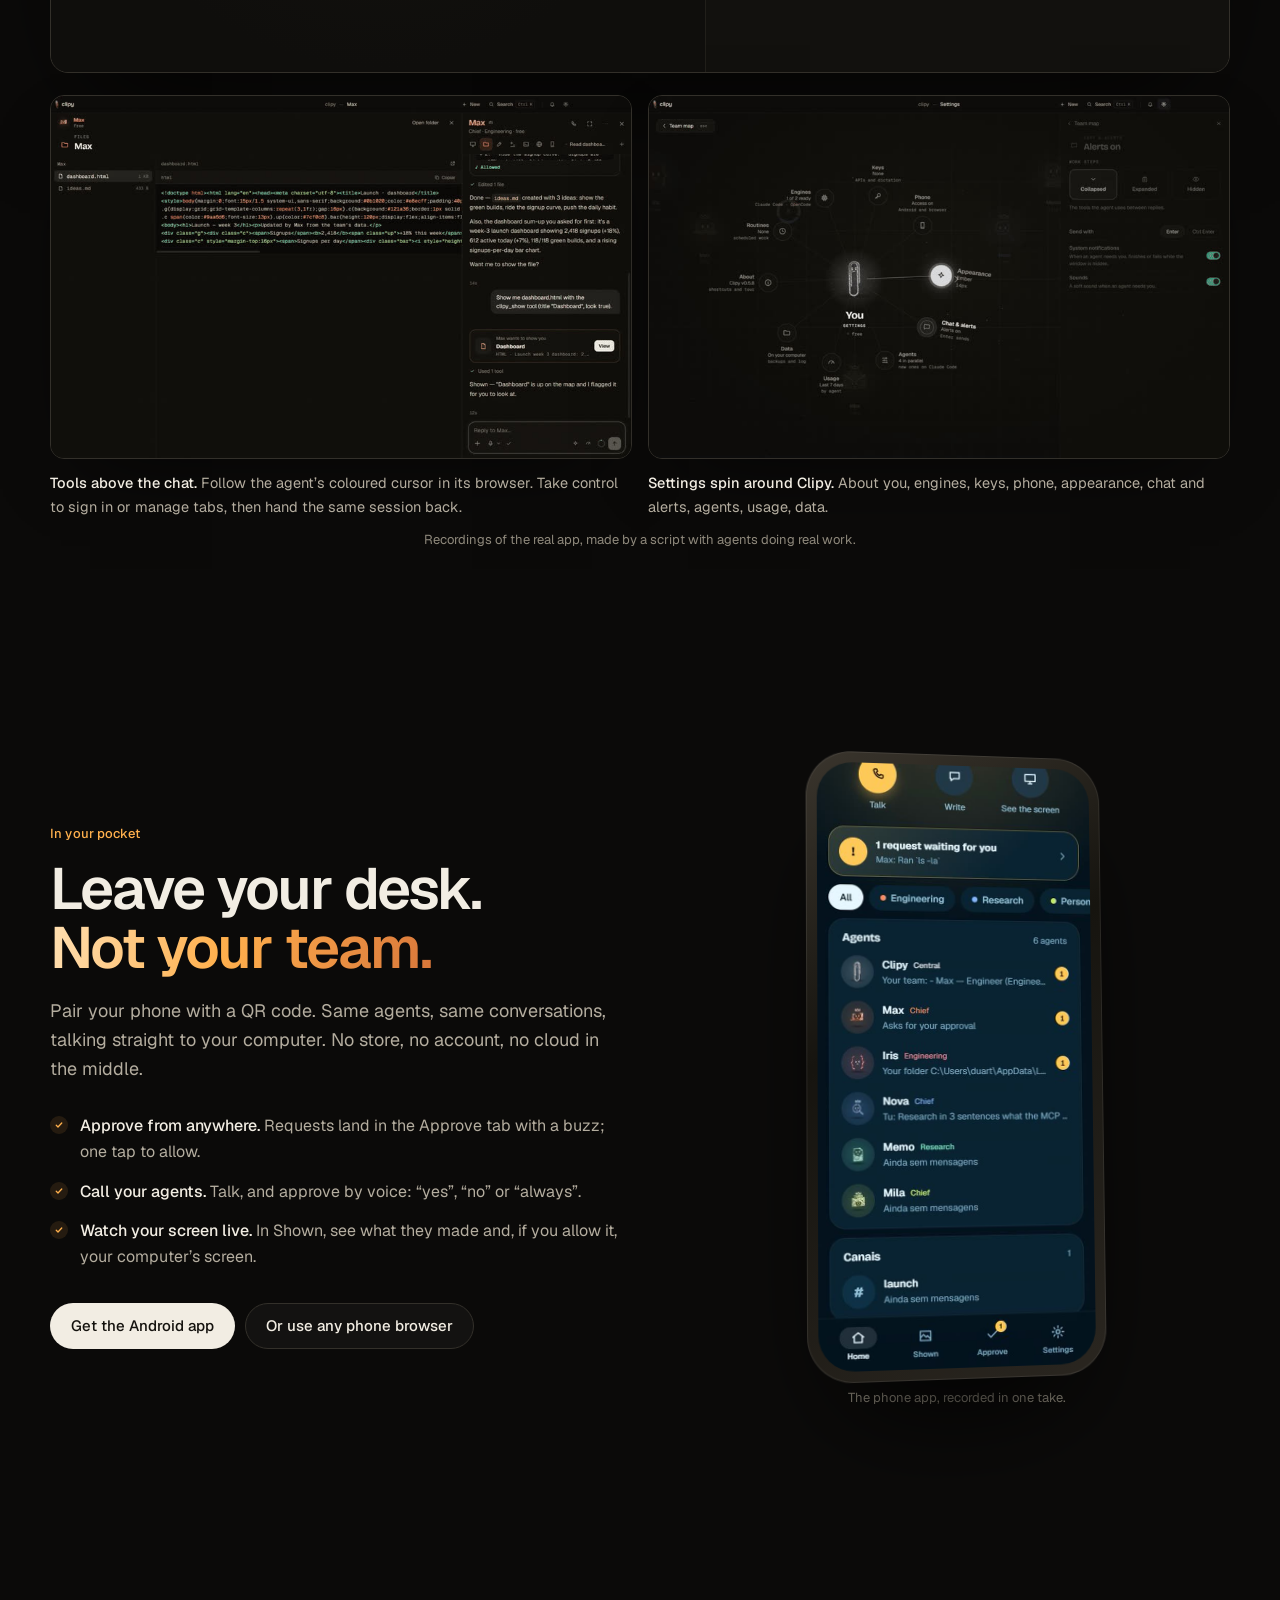
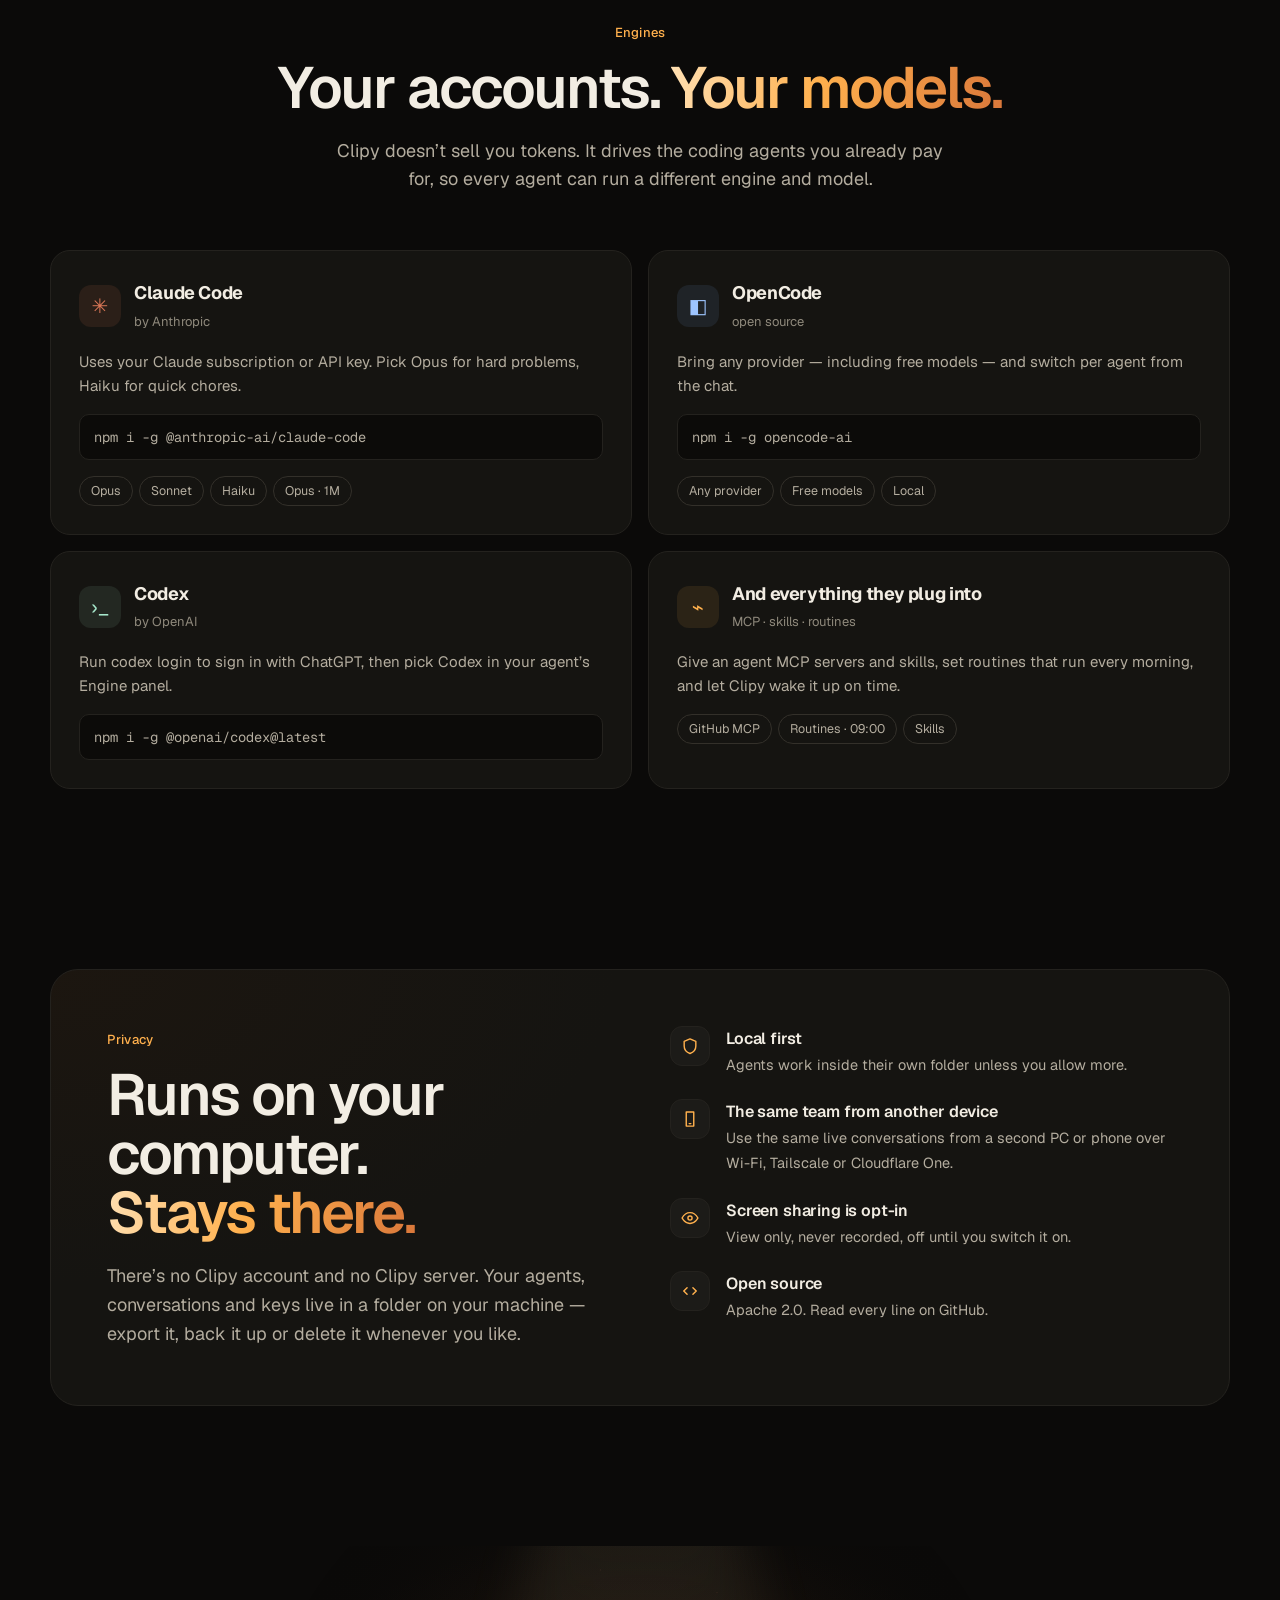
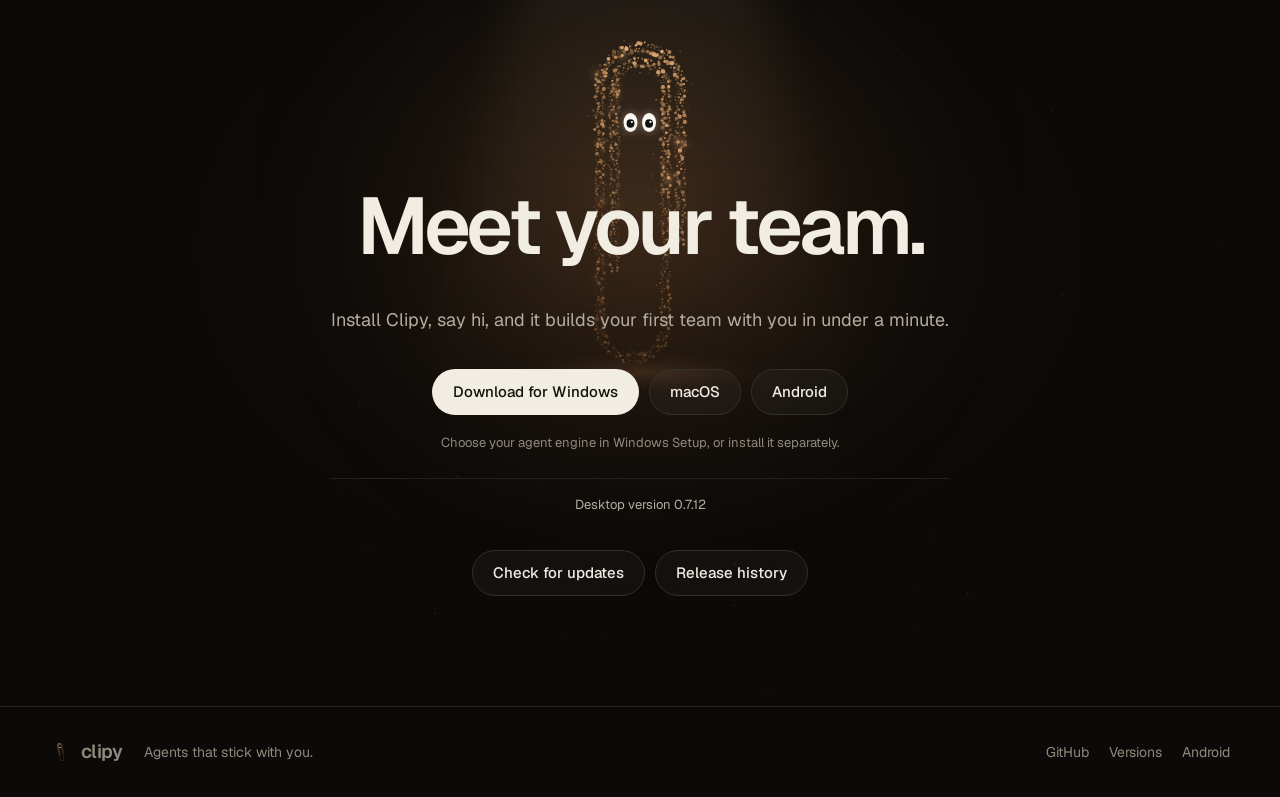
==== commit 7fcc61df: "site 0.7.12" ====
--- a/index.html
+++ b/index.html
@@ -14,9 +14,11 @@
   <link rel="icon" href="./favicon.svg">
   <link rel="apple-touch-icon" href="./apple-touch-icon.png">
   <script type="application/ld+json">{"@context":"https://schema.org","@type":"SoftwareApplication","name":"Clipy","applicationCategory":"ProductivityApplication","operatingSystem":"Windows, macOS, Android, iOS","license":"https://www.apache.org/licenses/LICENSE-2.0","offers":{"@type":"Offer","price":"0","priceCurrency":"USD"}}</script>
-  <script type="module" crossorigin src="./assets/main-CiEWTB5y.js"></script>
-  <link rel="modulepreload" crossorigin href="./assets/intro-lhu5t0gB.js">
-  <link rel="stylesheet" crossorigin href="./assets/intro-DO5Zld82.css">
+  <script type="module" crossorigin src="./assets/main-BaI0IFJ6.js"></script>
+  <link rel="modulepreload" crossorigin href="./assets/style-PCdlw5rt.js">
+  <link rel="modulepreload" crossorigin href="./assets/intro-DJirz9Nh.js">
+  <link rel="stylesheet" crossorigin href="./assets/style-_Ayhrq5b.css">
+  <link rel="stylesheet" crossorigin href="./assets/intro-BfKX-kX-.css">
   <link rel="stylesheet" crossorigin href="./assets/main-DWiRC5a6.css">
 </head>
 <body>
@@ -36,11 +38,11 @@
     <section class="hero" aria-labelledby="hero-t">
       <canvas class="hero-clip" id="hero-clip" aria-hidden="true"></canvas>
       <div class="hero-copy">
-        <a class="pill" href="https://github.com/Duartepxto/clipy-site/releases/tag/v0.7.11"><b>v0.7.11</b> Updates in Clipy <span aria-hidden="true">→</span></a>
+        <a class="pill" href="https://github.com/Duartepxto/clipy-site/releases/tag/v0.7.12"><b>v0.7.12</b> One workspace across your PCs <span aria-hidden="true">→</span></a>
         <h1 id="hero-t">Your AI agents,<br><span class="grad">on a map around you.</span></h1>
         <p class="lede">Clipy turns Claude Code, OpenCode and Codex into a team. Each agent gets a face, a folder and a job. You watch them work, approve what matters and take them with you.</p>
         <div class="cta">
-          <a class="btn btn-primary" data-dl="win" href="https://github.com/Duartepxto/clipy-site/releases/download/v0.7.11/Clipy-Setup-0.7.11.exe"><svg viewBox="0 0 16 16" width="15" height="15" aria-hidden="true"><path fill="currentColor" d="M0 2.3 6.5 1.4v6.2H0zm7.3-1L16 0v7.6H7.3zM0 8.4h6.5v6.2L0 13.7zm7.3 0H16V16l-8.7-1.2z"/></svg>Download for Windows</a>
+          <a class="btn btn-primary" data-dl="win" href="https://github.com/Duartepxto/clipy-site/releases/download/v0.7.12/Clipy-Setup-0.7.12.exe"><svg viewBox="0 0 16 16" width="15" height="15" aria-hidden="true"><path fill="currentColor" d="M0 2.3 6.5 1.4v6.2H0zm7.3-1L16 0v7.6H7.3zM0 8.4h6.5v6.2L0 13.7zm7.3 0H16V16l-8.7-1.2z"/></svg>Download for Windows</a>
           <a class="btn" data-dl="mac" href="https://github.com/Duartepxto/clipy-site/releases/latest"><svg viewBox="0 0 16 16" width="15" height="15" aria-hidden="true"><path fill="currentColor" d="M11.2 8.5c0-1.6 1.3-2.4 1.4-2.4-.8-1.1-2-1.3-2.4-1.3-1-.1-2 .6-2.5.6s-1.3-.6-2.2-.6C4.4 4.8 3.2 5.5 2.6 6.6c-1.2 2.1-.3 5.2.9 6.9.6.8 1.2 1.7 2.1 1.7.8 0 1.2-.5 2.2-.5s1.3.5 2.2.5c.9 0 1.5-.8 2-1.7.6-.9.9-1.9.9-1.9s-1.7-.7-1.7-3.1zM9.6 3.6c.5-.6.8-1.4.7-2.2-.7 0-1.5.5-2 1-.4.5-.8 1.3-.7 2.1.8.1 1.5-.4 2-.9z"/></svg>macOS</a>
           <a class="btn" href="./android/"><svg viewBox="0 0 24 24" width="15" height="15" aria-hidden="true"><path fill="none" stroke="currentColor" stroke-width="1.8" stroke-linecap="round" stroke-linejoin="round" d="M7.5 3.5h9v17h-9z M11 17.5h2"/></svg>Android</a>
         </div>
@@ -267,13 +269,13 @@
         <h2 id="dl-t">Meet your team.</h2>
         <p>Install Clipy, say hi, and it builds your first team with you in under a minute.</p>
         <div class="cta center">
-          <a class="btn btn-primary" data-dl="win" href="https://github.com/Duartepxto/clipy-site/releases/download/v0.7.11/Clipy-Setup-0.7.11.exe">Download for Windows</a>
+          <a class="btn btn-primary" data-dl="win" href="https://github.com/Duartepxto/clipy-site/releases/download/v0.7.12/Clipy-Setup-0.7.12.exe">Download for Windows</a>
           <a class="btn" data-dl="mac" href="https://github.com/Duartepxto/clipy-site/releases/latest">macOS</a>
           <a class="btn" href="./android/">Android</a>
         </div>
         <p class="fine">Choose your agent engine in Windows Setup, or install it separately.</p>
         <div class="dl-versions" id="versions" aria-label="Versions">
-          <p id="latest-version" role="status">Desktop version 0.7.11</p>
+          <p id="latest-version" role="status">Desktop version 0.7.12</p>
           <div class="cta center">
             <button type="button" class="btn" id="check-release">Check for updates</button>
             <a class="btn" href="https://github.com/Duartepxto/clipy-site/releases">Release history</a>
--- a/assets/style-_Ayhrq5b.css
+++ b/assets/style-_Ayhrq5b.css
@@ -0,0 +1 @@
+:root{--bg: #0b0a09;--bg-2: #121110;--card: #151411;--card-2: #1b1a16;--line: #24221e;--line-2: #33302a;--text: #f2ede3;--text-2: #b4ad9f;--text-3: #8f897c;--amber: #ffb04d;--bronze-1: #ffd29a;--bronze-2: #e08a3c;--grad: linear-gradient(100deg, #ffe0b3 0%, #ffb04d 45%, #d9773a 100%);--f: "Geist", system-ui, -apple-system, "Segoe UI", sans-serif;--mono: "Geist Mono", ui-monospace, "Cascadia Code", monospace;--ease: cubic-bezier(.2, .8, .2, 1);--w: 1180px}*{box-sizing:border-box}html{scroll-behavior:smooth;-webkit-text-size-adjust:100%}body{margin:0;background:var(--bg);color:var(--text);font:400 16px/1.6 var(--f);-webkit-font-smoothing:antialiased;overflow-x:hidden}body:before{content:"";position:fixed;inset:0;pointer-events:none;z-index:100;opacity:.05;mix-blend-mode:overlay;background-image:url("data:image/svg+xml,%3Csvg xmlns='http://www.w3.org/2000/svg' width='160' height='160'%3E%3Cfilter id='n'%3E%3CfeTurbulence type='fractalNoise' baseFrequency='.85' numOctaves='3' stitchTiles='stitch'/%3E%3C/filter%3E%3Crect width='100%25' height='100%25' filter='url(%23n)'/%3E%3C/svg%3E")}a{color:inherit;text-decoration:none}button{font:inherit;color:inherit;cursor:pointer}h1,h2,h3{margin:0;font-weight:600;letter-spacing:-.035em;text-wrap:balance}p{margin:0;text-wrap:pretty}code{font-family:var(--mono);font-size:.86em}::selection{background:#ffb04d55}:focus-visible{outline:2px solid var(--amber);outline-offset:3px;border-radius:6px}.skip{position:absolute;left:-999px;top:8px;z-index:200;background:var(--amber);color:#1a1208;padding:8px 14px;border-radius:8px;font-weight:600}.skip:focus{left:12px}.grad{background:var(--grad);-webkit-background-clip:text;background-clip:text;color:transparent}.eyebrow{display:inline-block;font-size:13px;font-weight:500;color:var(--amber);letter-spacing:.01em;margin-bottom:14px}.btn{display:inline-flex;align-items:center;gap:9px;height:46px;padding:0 20px;border-radius:999px;border:1px solid var(--line-2);background:#ffffff08;font-weight:500;font-size:15px;transition:background .2s,border-color .2s,transform .15s;white-space:nowrap}.btn:hover{background:#ffffff12;border-color:#4a463d}.btn:active{transform:scale(.97)}.btn-primary{background:var(--text);color:#14120e;border-color:transparent}.btn-primary:hover{background:#fff}.btn-sm{height:36px;padding:0 15px;font-size:14px}.nav{position:fixed;top:0;left:0;right:0;z-index:50;display:flex;align-items:center;gap:24px;height:64px;padding:0 max(20px,calc((100vw - var(--w)) / 2));transition:background .3s,border-color .3s,backdrop-filter .3s;border-bottom:1px solid transparent}.nav.solid{background:#0b0a09cc;-webkit-backdrop-filter:blur(14px) saturate(1.4);backdrop-filter:blur(14px) saturate(1.4);border-color:var(--line)}.brand{display:inline-flex;align-items:center;gap:9px;font-weight:600;font-size:19px;letter-spacing:-.03em}.nav-links{display:flex;gap:4px;margin-left:auto}.nav-links a{padding:7px 12px;border-radius:8px;font-size:14px;color:var(--text-2);transition:color .2s,background .2s}.nav-links a:hover,.nav-links a.on{color:var(--text);background:#ffffff0a}.nav-gh{display:grid;place-items:center;width:36px;height:36px;border-radius:10px;color:var(--text-2)}.nav-gh:hover{color:var(--text);background:#ffffff0a}.hero{position:relative;min-height:100svh;display:flex;align-items:center;padding:120px max(20px,calc((100vw - var(--w)) / 2)) 80px;overflow:hidden;background:radial-gradient(60% 70% at 72% 52%,#3a22104d,transparent 70%),radial-gradient(40% 40% at 15% 10%,#2a1a0d40,transparent 70%)}.hero-clip{position:absolute;inset:0;width:100%;height:100%}.hero-copy{position:relative;max-width:640px}.pill{display:inline-flex;align-items:center;gap:10px;padding:5px 14px 5px 5px;border:1px solid var(--line-2);border-radius:999px;font-size:13px;color:var(--text-2);background:#0b0a09aa;-webkit-backdrop-filter:blur(6px);backdrop-filter:blur(6px);margin-bottom:28px;transition:border-color .2s,color .2s}.pill b{background:var(--amber);color:#1d1308;font-weight:600;font-size:12px;padding:2px 9px;border-radius:999px}.pill:hover{color:var(--text);border-color:#4a463d}.hero h1{font-size:clamp(44px,7vw,84px);line-height:.98;letter-spacing:-.045em}.hero .lede{margin-top:26px;font-size:clamp(17px,1.6vw,19px);color:var(--text-2);max-width:520px}.cta{display:flex;flex-wrap:wrap;gap:10px;margin-top:34px}.cta.center{justify-content:center}.fine{margin-top:18px;font-size:13px;color:var(--text-3)}.scroll-cue{position:absolute;left:50%;bottom:26px;width:22px;height:34px;border:1.5px solid #ffffff30;border-radius:12px;transform:translate(-50%)}.scroll-cue i{position:absolute;left:50%;top:7px;width:3px;height:7px;margin-left:-1.5px;border-radius:2px;background:var(--text-2);animation:cue 1.8s var(--ease) infinite}@keyframes cue{0%{transform:translateY(0);opacity:1}70%{transform:translateY(10px);opacity:0}to{opacity:0}}.reveal{opacity:0;transform:translateY(26px);transition:opacity .9s var(--ease),transform .9s var(--ease);transition-delay:var(--d, 0s)}.reveal.in{opacity:1;transform:none}.strip{display:flex;align-items:center;justify-content:center;gap:36px;flex-wrap:wrap;padding:28px 20px;border-block:1px solid var(--line);color:var(--text-3);font-size:14px}.strip-logos{display:flex;gap:32px;flex-wrap:wrap;justify-content:center}.strip-logos b{display:inline-flex;align-items:center;gap:9px;color:var(--text-2);font-weight:500;font-size:15px}.mark{display:inline-grid;place-items:center;width:26px;height:26px;border-radius:8px;background:#ffffff0d;font-style:normal;font-size:14px;color:var(--text)}.mark.claude{color:#d97757;background:#d977571c}.mark.codex{color:#a6e8cc;background:#a6e8cc18}.mark.oc{color:#9ec5ff;background:#7db4ff18}.mark.mcp{color:var(--amber);background:#ffb04d18}.sec{padding:140px max(20px,calc((100vw - var(--w)) / 2)) 40px}.sec-head{max-width:760px;margin:0 auto 56px;text-align:center}.sec-head h2,.pocket-copy h2,.priv-copy h2{font-size:clamp(34px,4.8vw,58px);line-height:1.02}.sec-head p,.pocket-copy>p,.priv-copy p{margin-top:20px;font-size:18px;color:var(--text-2)}.sec-head p{max-width:620px;margin-inline:auto}.grid3{display:grid;grid-template-columns:repeat(3,1fr);gap:16px;margin-top:20px}.feat{padding:26px 26px 28px;border:1px solid var(--line);border-radius:18px;background:var(--card)}.feat h3{font-size:17px;letter-spacing:-.02em}.feat p{margin-top:8px;color:var(--text-2);font-size:15px}.engines{display:grid;grid-template-columns:1fr 1fr;gap:16px}.engine{padding:28px;border:1px solid var(--line);border-radius:20px;background:var(--card);display:flex;flex-direction:column}.engine-h{display:flex;align-items:center;gap:13px}.engine-h .mark{width:42px;height:42px;border-radius:12px;font-size:20px}.engine-h b{display:block;font-size:18px;letter-spacing:-.02em}.engine-h span{font-size:13px;color:var(--text-3)}.engine p{margin-top:16px;color:var(--text-2);font-size:15px}.engine code{margin-top:16px;display:block;padding:11px 14px;border-radius:10px;background:#0c0b09;border:1px solid var(--line);color:var(--text-2);overflow-x:auto;white-space:nowrap}.models{display:flex;flex-wrap:wrap;gap:6px;margin-top:16px}.models span{font-size:12.5px;padding:4px 11px;border-radius:999px;border:1px solid var(--line-2);color:var(--text-2)}.priv{display:grid;grid-template-columns:1fr 1fr;gap:60px;align-items:start;padding:56px;border:1px solid var(--line);border-radius:28px;background:radial-gradient(80% 120% at 0% 0%,#2a1a0d55,transparent 60%),var(--card)}.priv-list{list-style:none;margin:0;padding:0;display:grid;gap:22px}.priv-list li{display:flex;gap:16px}.priv-list svg{width:40px;height:40px;flex:none;padding:9px;border-radius:12px;background:#ffffff08;border:1px solid var(--line);fill:none;stroke:var(--amber);stroke-width:1.7;stroke-linecap:round;stroke-linejoin:round}.priv-list b{display:block;font-weight:600;font-size:16px;letter-spacing:-.01em}.priv-list span{font-size:14.5px;color:var(--text-2)}.dl{position:relative;min-height:760px;display:grid;place-items:end center;padding:0 20px 110px;margin-top:100px;overflow:hidden;text-align:center;background:radial-gradient(50% 60% at 50% 40%,#3a22104d,transparent 70%)}.dl-clip{position:absolute;inset:0;width:100%;height:100%}.dl-copy{position:relative;max-width:620px}.dl h2{font-size:clamp(44px,7vw,80px);letter-spacing:-.045em}.dl-copy>p{margin-top:16px;font-size:18px;color:var(--text-2)}.dl-copy>p.fine{font-size:13px;color:var(--text-3);margin-top:18px}.foot{display:flex;align-items:center;gap:22px;flex-wrap:wrap;padding:30px max(20px,calc((100vw - var(--w)) / 2));border-top:1px solid var(--line);font-size:14px;color:var(--text-3)}.foot nav{display:flex;gap:20px;margin-left:auto}.foot nav a:hover{color:var(--text)}@media(max-width:980px){.nav-links{display:none}.nav-gh{margin-left:auto}.grid3,.pocket,.priv,.engines{grid-template-columns:1fr}.priv{padding:36px 26px;gap:36px}.pocket-copy{text-align:left}.sec{padding-top:110px}}@media(max-width:640px){.hero{align-items:flex-end;padding-bottom:70px}.hero h1{font-size:44px}.pill,.scroll-cue{display:none}.cta .btn{flex:1 1 auto;justify-content:center}.strip{gap:16px}.strip-logos{gap:18px}.priv{padding:30px 20px}}@media(prefers-reduced-motion:reduce){*,*:before,*:after{animation-duration:.01ms!important;animation-iteration-count:1!important;transition-duration:.01ms!important}html{scroll-behavior:auto}}body.og .nav,body.og .pill,body.og .cta,body.og .fine,body.og .scroll-cue{display:none}body.og .hero{min-height:630px;height:630px;padding:0 70px}body.og .hero h1{font-size:76px}body.og .hero .lede{font-size:21px;max-width:540px}.dl-versions{margin:24px auto 0;padding-top:16px;border-top:1px solid var(--line)}.dl-versions>p{margin-bottom:10px;color:var(--text-2);font-size:13px}.dl-versions button:disabled{opacity:.6;cursor:wait}
--- a/assets/intro-BfKX-kX-.css
+++ b/assets/intro-BfKX-kX-.css
@@ -0,0 +1 @@
+@font-face{font-family:Bricolage Grotesque;font-weight:200 800;font-display:swap;src:url(./BricolageGrotesque-latin-Cre6nC2_.woff2) format("woff2")}@font-face{font-family:Geist;font-weight:100 900;font-display:swap;src:url(./Geist-latin-BgDaEnEv.woff2) format("woff2")}@font-face{font-family:Geist Mono;font-weight:100 900;font-display:swap;src:url(./GeistMono-latin-XN7g48iV.woff2) format("woff2")}:root{color-scheme:dark;--c-night: #0f0e0c;--c-surface-1: #161511;--c-surface-2: #1d1c17;--c-surface-3: #26241e;--c-line: #2a2823;--c-line-strong: #3a372f;--c-text: #f2ede3;--c-text-2: #a09a8d;--c-text-3: #8c8679;--c-clip: #e6e8eb;--c-eye: #fff8ea;--c-amber: #ffb04d;--c-red: #ff5d6c;--c-mint: #7cf0c8;--c-sky: #7db4ff;--c-coral: #ff8a5c;--c-lime: #c6e86b;--c-rose: #ff8a94;--f-display: "Bricolage Grotesque", "Geist", system-ui, sans-serif;--f-sans: "Geist", system-ui, -apple-system, "Segoe UI", sans-serif;--f-mono: "Geist Mono", ui-monospace, "Cascadia Code", monospace;--r-sm: 8px;--r-md: 12px;--r-lg: 18px;--r-xl: 24px;--ease-out: cubic-bezier(.2, .8, .2, 1);--dur-fast: .14s;--dur-med: .26s;--dur-slow: .52s}@media(prefers-reduced-motion:reduce){:root{--dur-fast: 0ms;--dur-med: 0ms;--dur-slow: 0ms}}
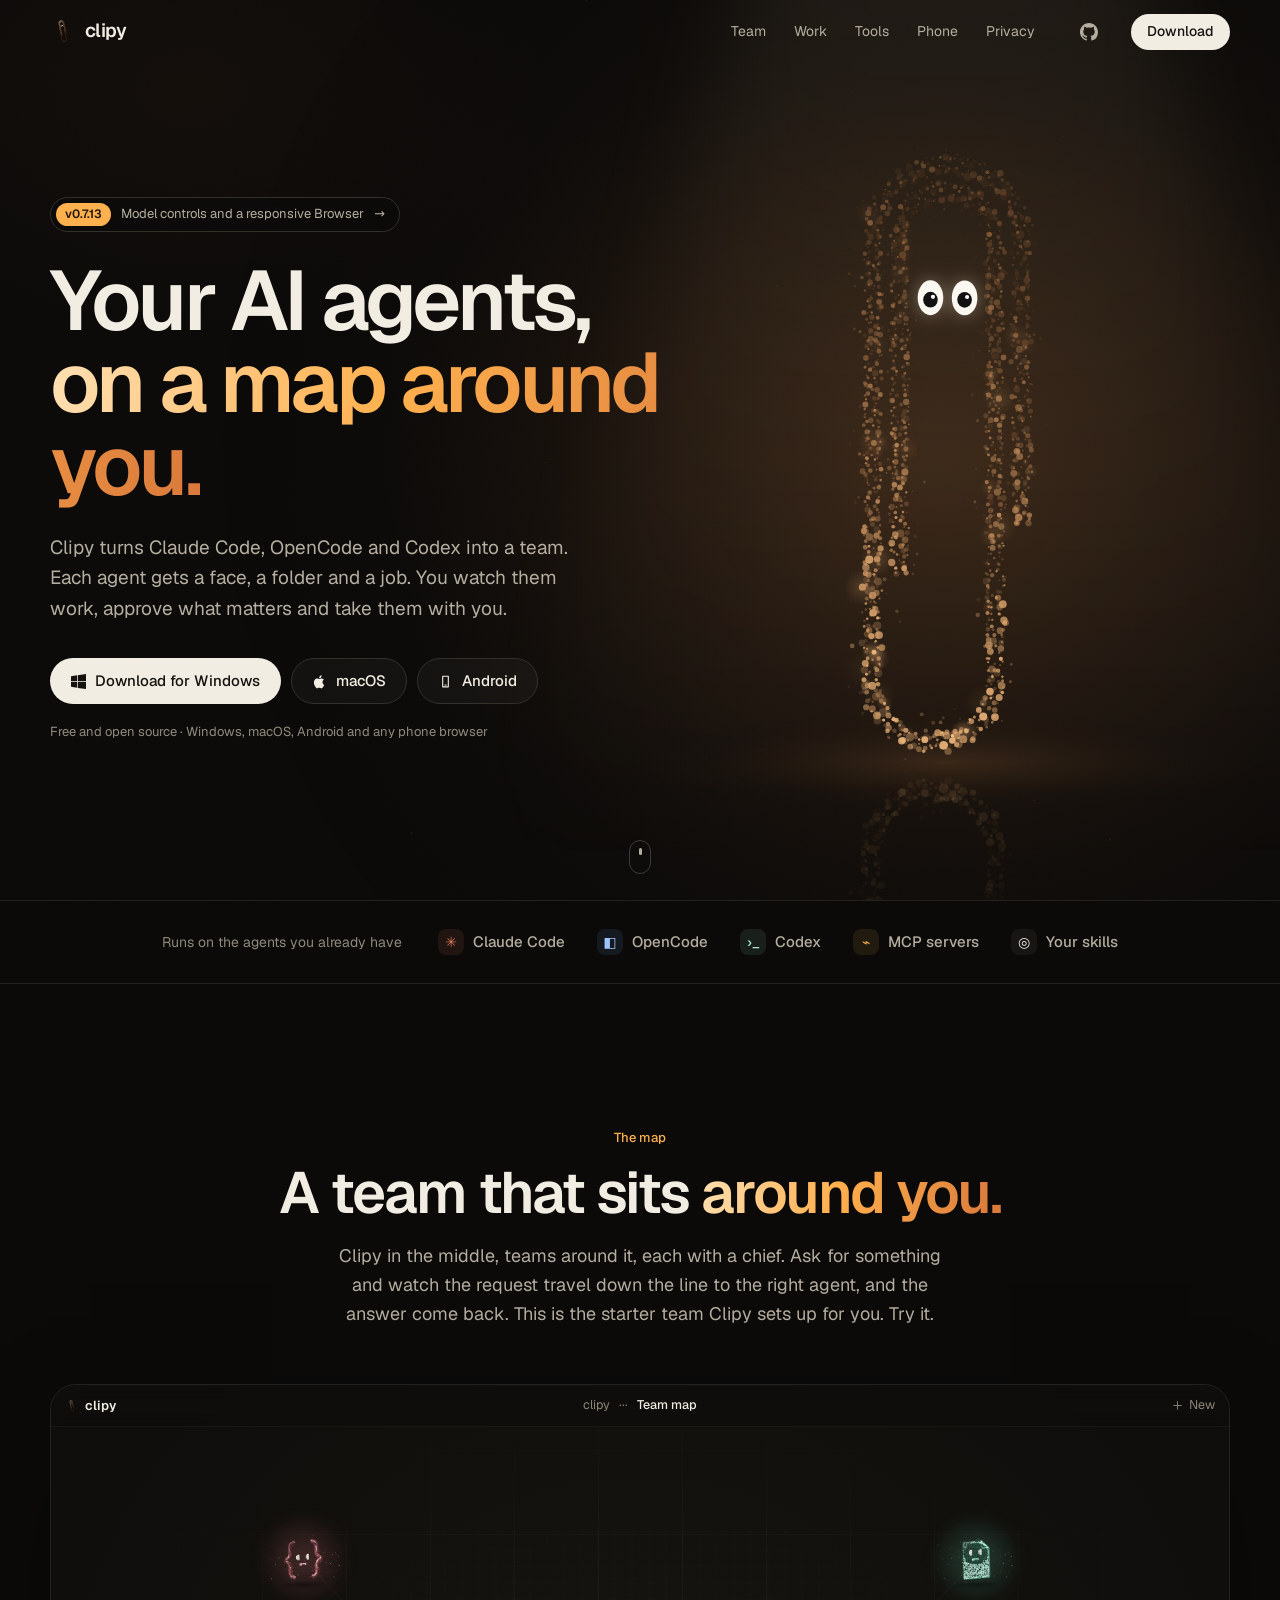
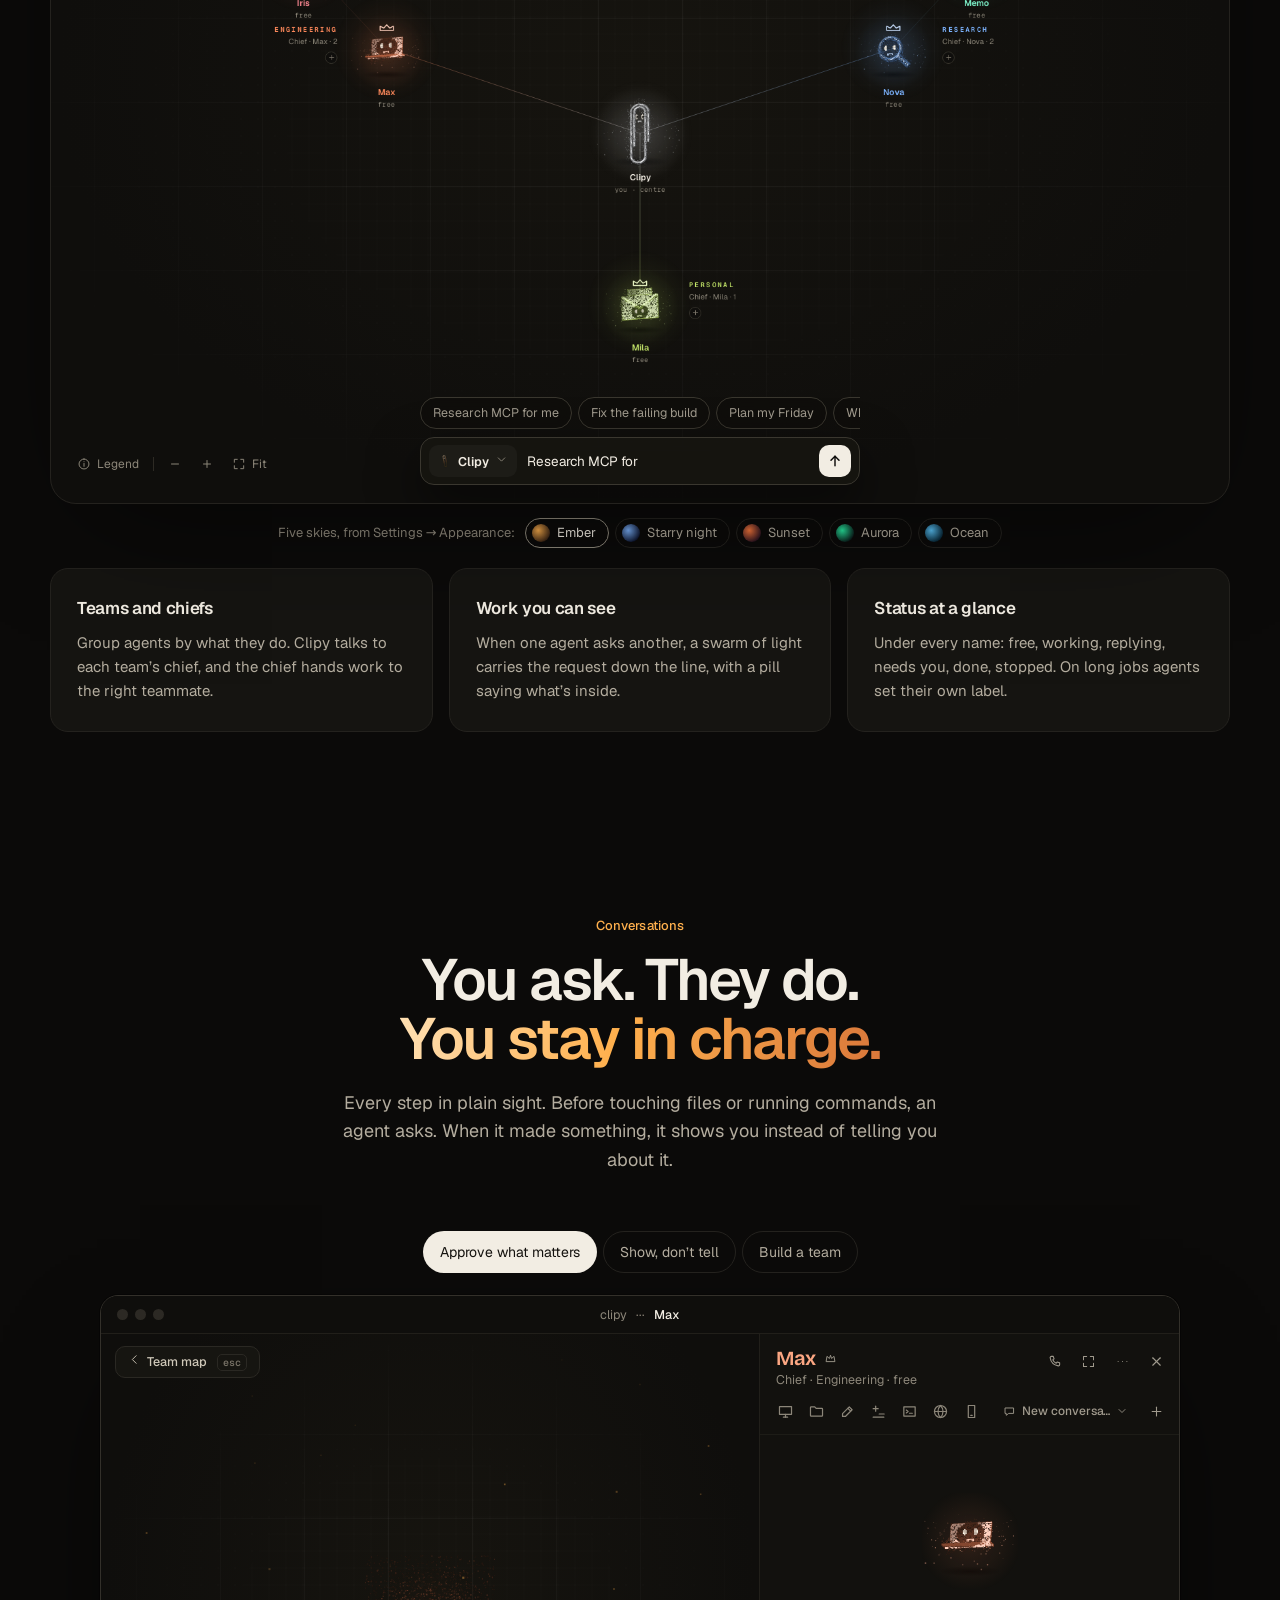
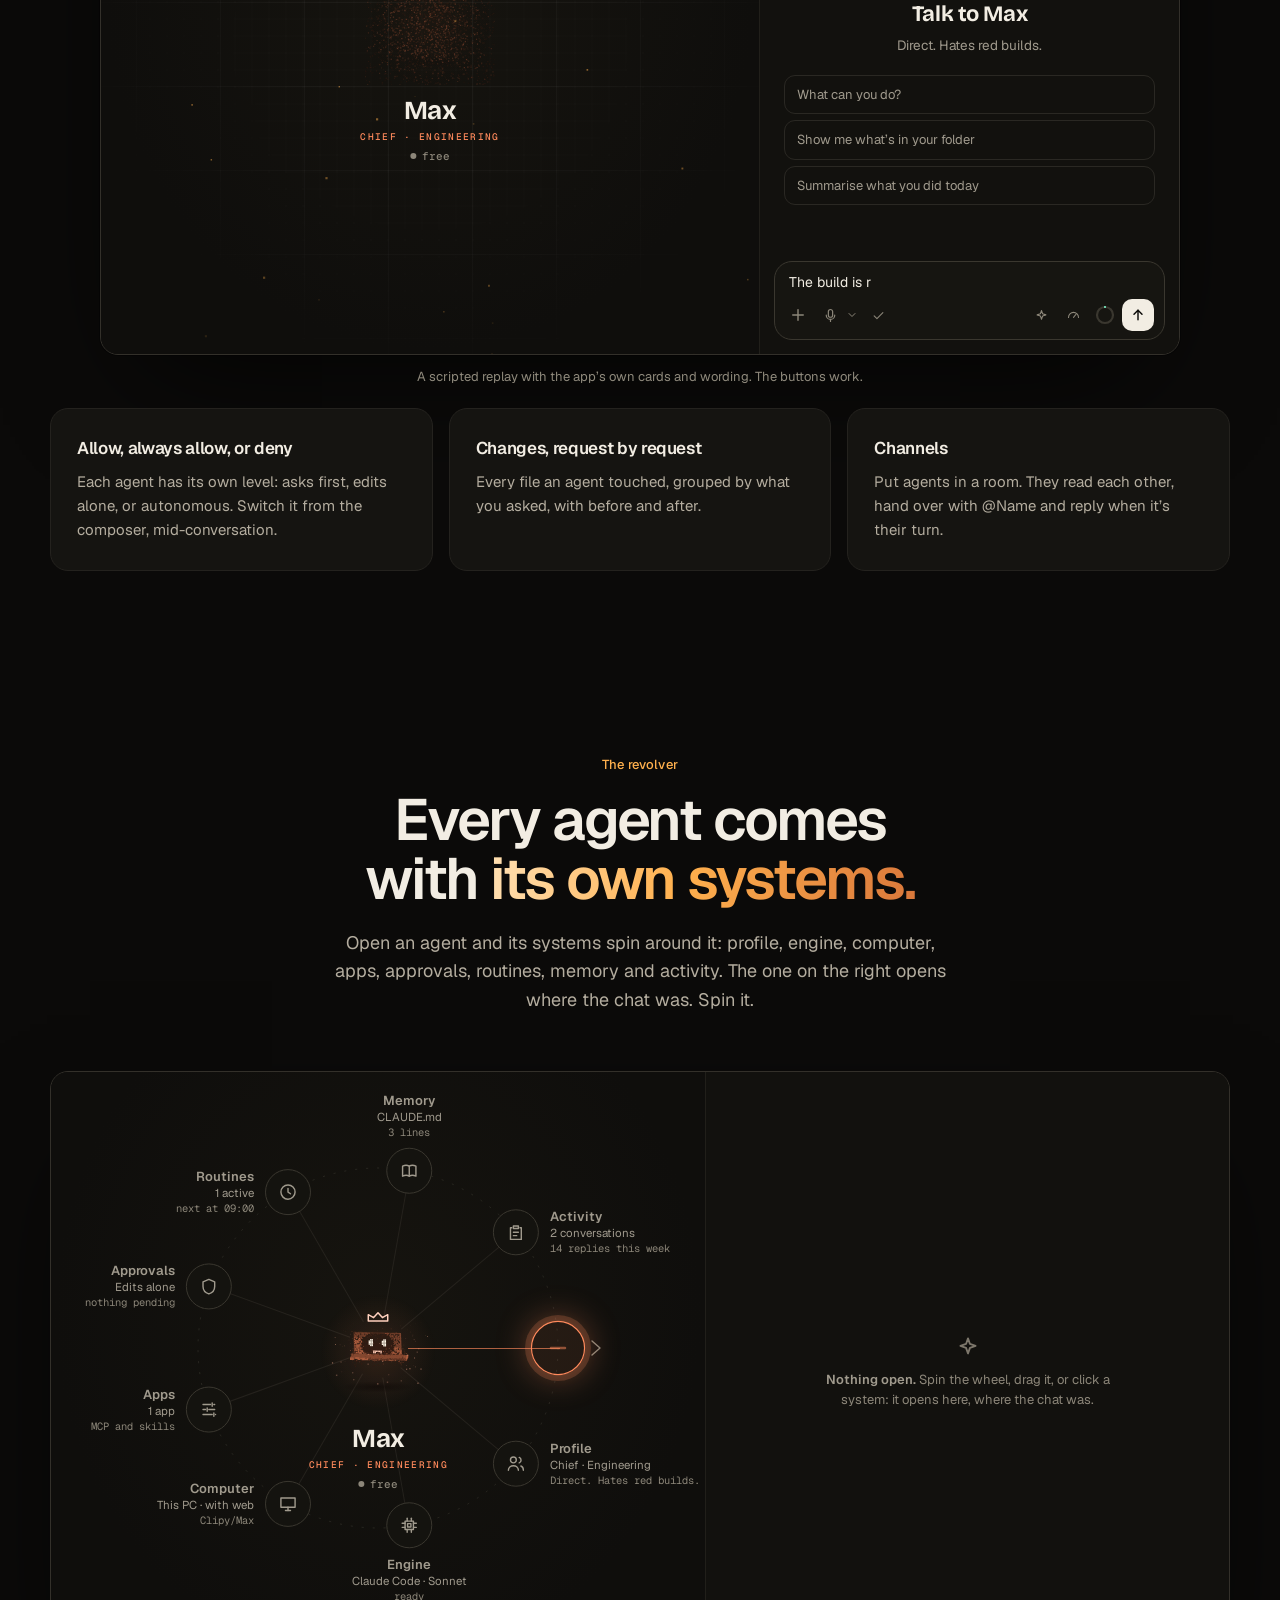
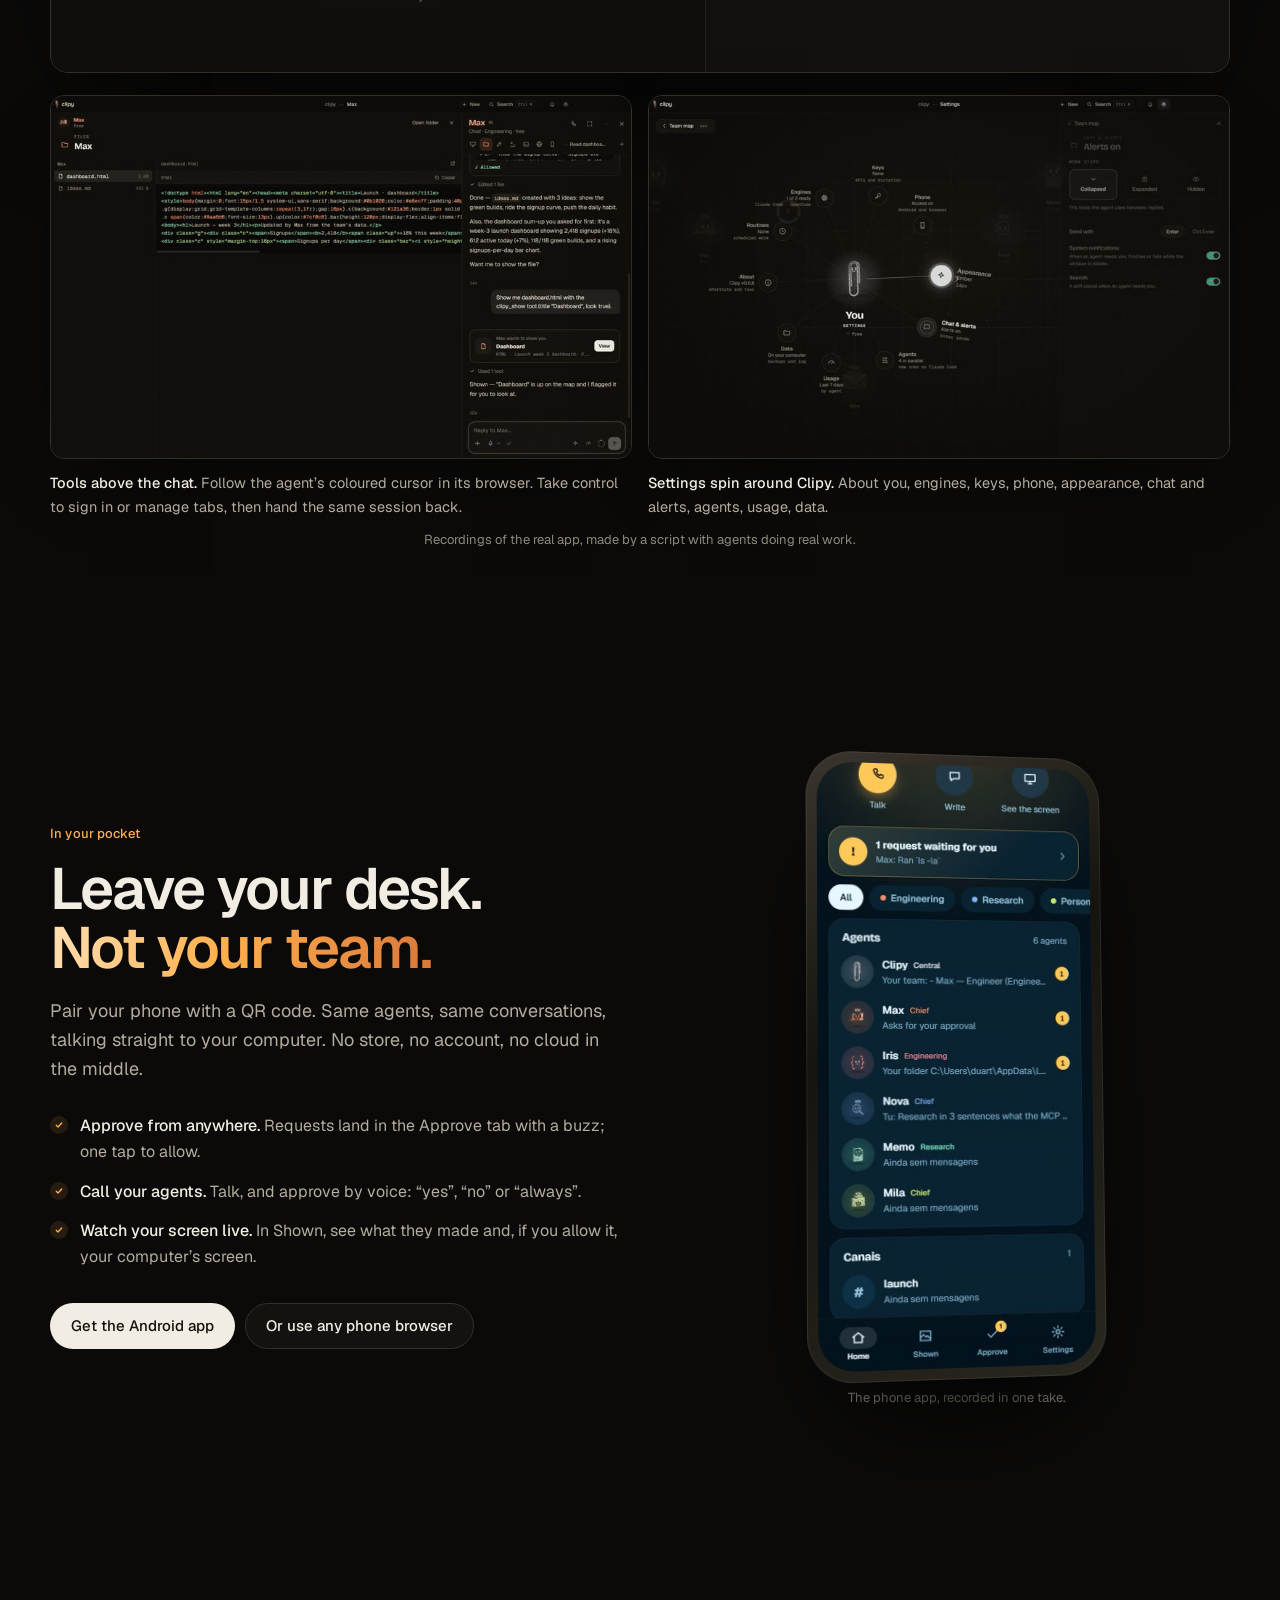
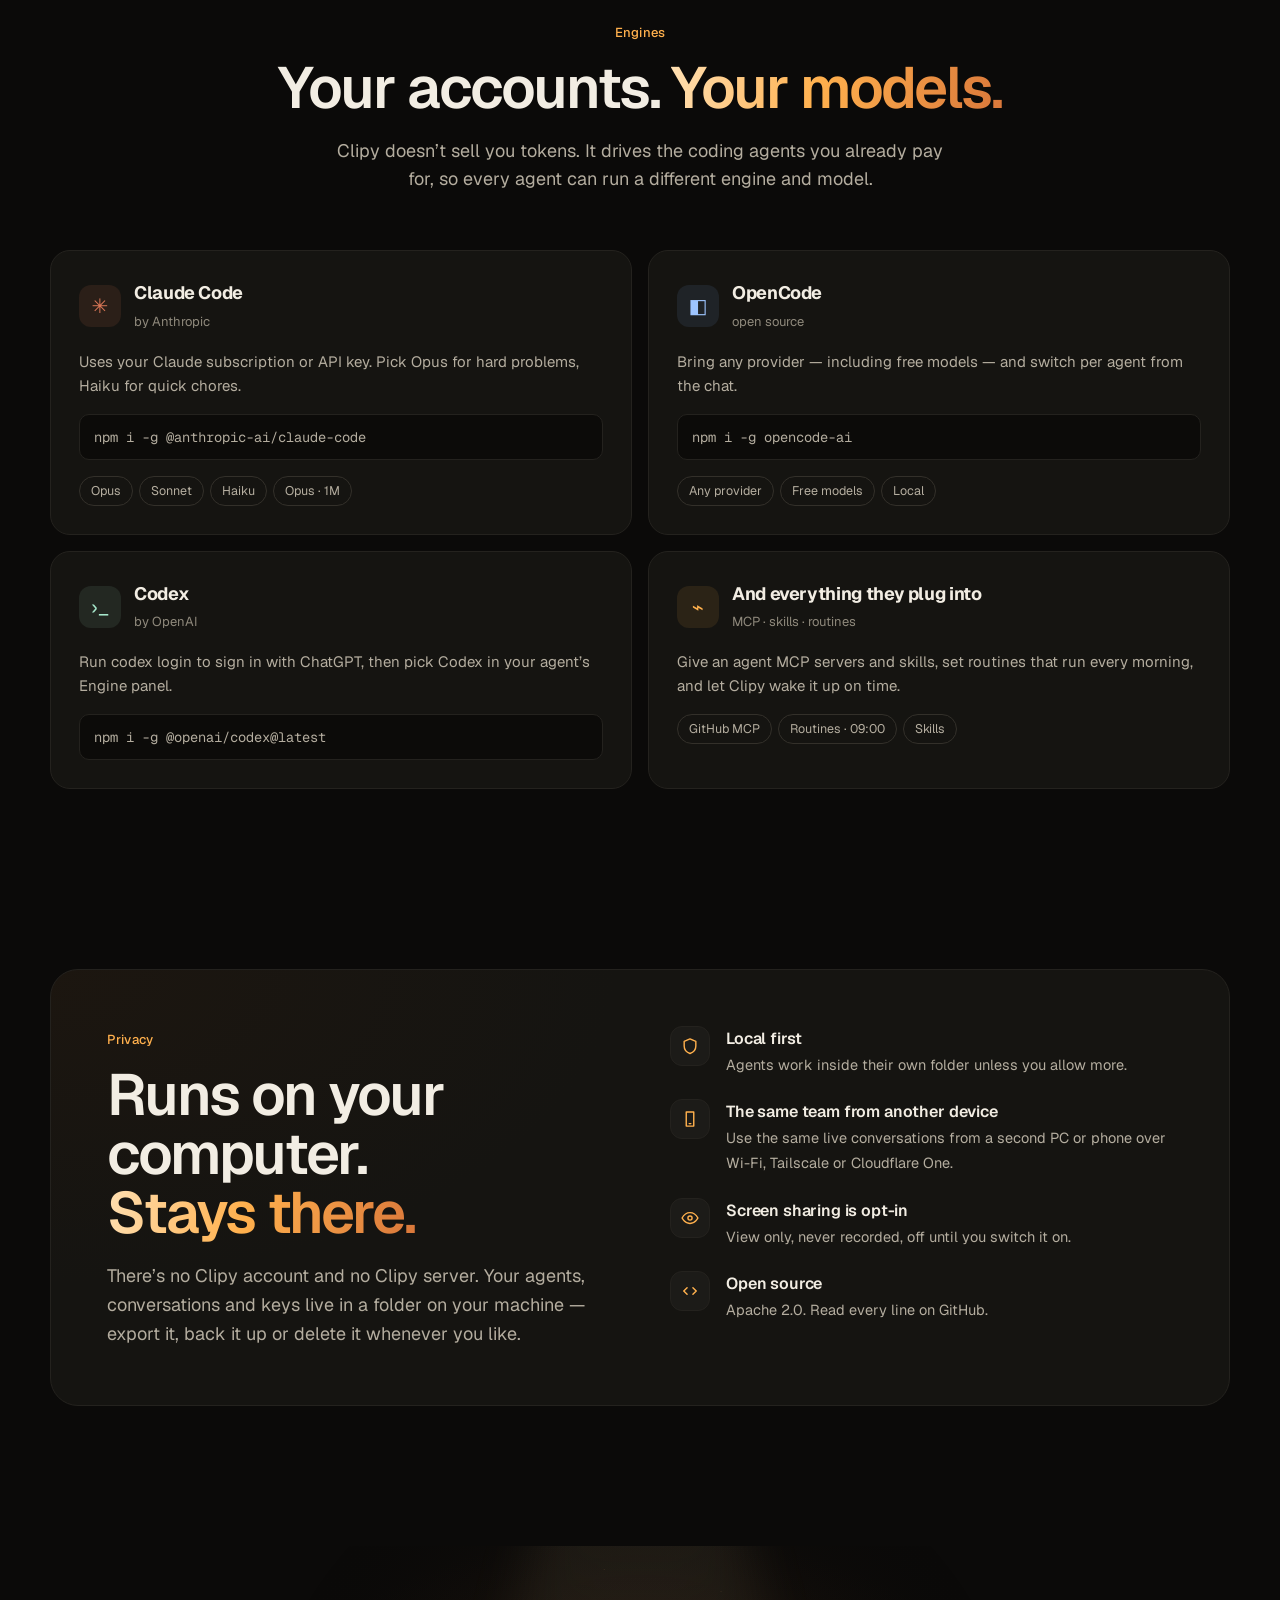
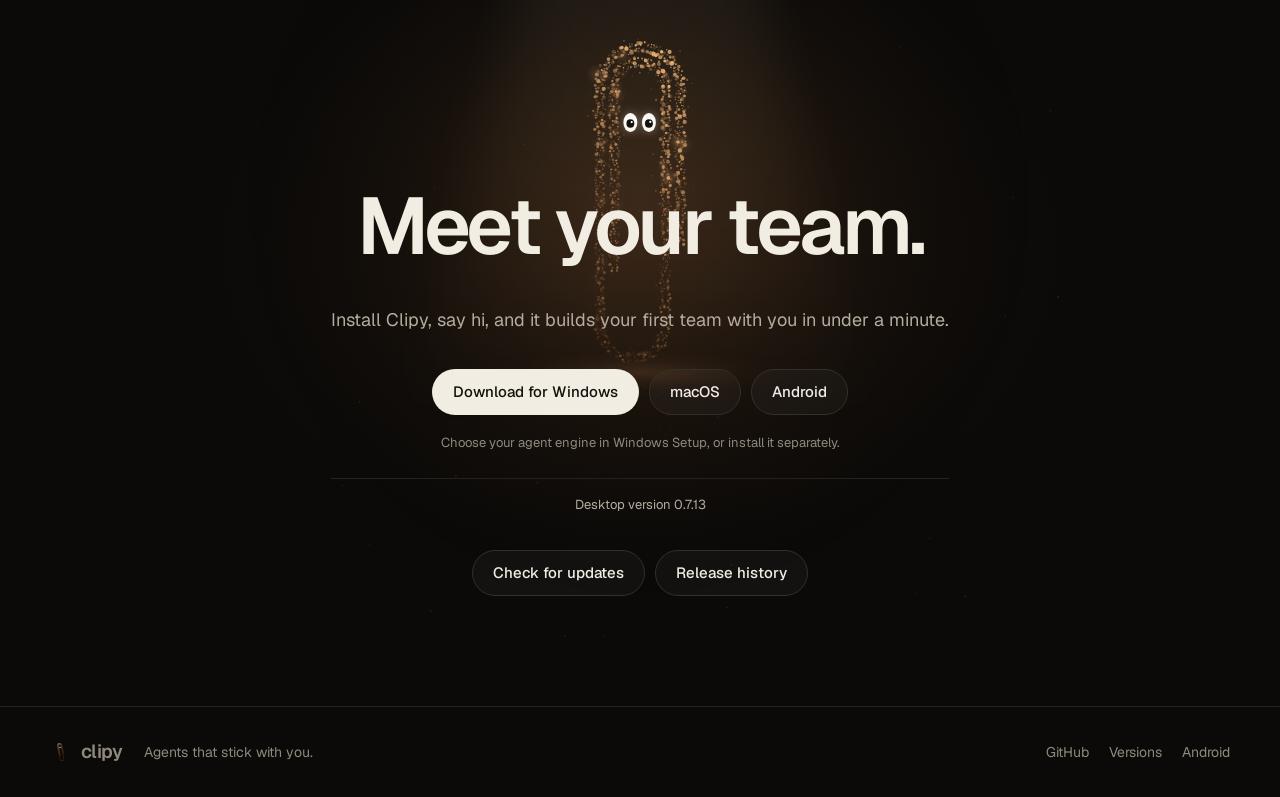
==== commit 87407024: "site 0.7.13" ====
--- a/index.html
+++ b/index.html
@@ -38,11 +38,11 @@
     <section class="hero" aria-labelledby="hero-t">
       <canvas class="hero-clip" id="hero-clip" aria-hidden="true"></canvas>
       <div class="hero-copy">
-        <a class="pill" href="https://github.com/Duartepxto/clipy-site/releases/tag/v0.7.12"><b>v0.7.12</b> One workspace across your PCs <span aria-hidden="true">→</span></a>
+        <a class="pill" href="https://github.com/Duartepxto/clipy-site/releases/tag/v0.7.13"><b>v0.7.13</b> Model controls and a responsive Browser <span aria-hidden="true">→</span></a>
         <h1 id="hero-t">Your AI agents,<br><span class="grad">on a map around you.</span></h1>
         <p class="lede">Clipy turns Claude Code, OpenCode and Codex into a team. Each agent gets a face, a folder and a job. You watch them work, approve what matters and take them with you.</p>
         <div class="cta">
-          <a class="btn btn-primary" data-dl="win" href="https://github.com/Duartepxto/clipy-site/releases/download/v0.7.12/Clipy-Setup-0.7.12.exe"><svg viewBox="0 0 16 16" width="15" height="15" aria-hidden="true"><path fill="currentColor" d="M0 2.3 6.5 1.4v6.2H0zm7.3-1L16 0v7.6H7.3zM0 8.4h6.5v6.2L0 13.7zm7.3 0H16V16l-8.7-1.2z"/></svg>Download for Windows</a>
+          <a class="btn btn-primary" data-dl="win" href="https://github.com/Duartepxto/clipy-site/releases/download/v0.7.13/Clipy-Setup-0.7.13.exe"><svg viewBox="0 0 16 16" width="15" height="15" aria-hidden="true"><path fill="currentColor" d="M0 2.3 6.5 1.4v6.2H0zm7.3-1L16 0v7.6H7.3zM0 8.4h6.5v6.2L0 13.7zm7.3 0H16V16l-8.7-1.2z"/></svg>Download for Windows</a>
           <a class="btn" data-dl="mac" href="https://github.com/Duartepxto/clipy-site/releases/latest"><svg viewBox="0 0 16 16" width="15" height="15" aria-hidden="true"><path fill="currentColor" d="M11.2 8.5c0-1.6 1.3-2.4 1.4-2.4-.8-1.1-2-1.3-2.4-1.3-1-.1-2 .6-2.5.6s-1.3-.6-2.2-.6C4.4 4.8 3.2 5.5 2.6 6.6c-1.2 2.1-.3 5.2.9 6.9.6.8 1.2 1.7 2.1 1.7.8 0 1.2-.5 2.2-.5s1.3.5 2.2.5c.9 0 1.5-.8 2-1.7.6-.9.9-1.9.9-1.9s-1.7-.7-1.7-3.1zM9.6 3.6c.5-.6.8-1.4.7-2.2-.7 0-1.5.5-2 1-.4.5-.8 1.3-.7 2.1.8.1 1.5-.4 2-.9z"/></svg>macOS</a>
           <a class="btn" href="./android/"><svg viewBox="0 0 24 24" width="15" height="15" aria-hidden="true"><path fill="none" stroke="currentColor" stroke-width="1.8" stroke-linecap="round" stroke-linejoin="round" d="M7.5 3.5h9v17h-9z M11 17.5h2"/></svg>Android</a>
         </div>
@@ -269,13 +269,13 @@
         <h2 id="dl-t">Meet your team.</h2>
         <p>Install Clipy, say hi, and it builds your first team with you in under a minute.</p>
         <div class="cta center">
-          <a class="btn btn-primary" data-dl="win" href="https://github.com/Duartepxto/clipy-site/releases/download/v0.7.12/Clipy-Setup-0.7.12.exe">Download for Windows</a>
+          <a class="btn btn-primary" data-dl="win" href="https://github.com/Duartepxto/clipy-site/releases/download/v0.7.13/Clipy-Setup-0.7.13.exe">Download for Windows</a>
           <a class="btn" data-dl="mac" href="https://github.com/Duartepxto/clipy-site/releases/latest">macOS</a>
           <a class="btn" href="./android/">Android</a>
         </div>
         <p class="fine">Choose your agent engine in Windows Setup, or install it separately.</p>
         <div class="dl-versions" id="versions" aria-label="Versions">
-          <p id="latest-version" role="status">Desktop version 0.7.12</p>
+          <p id="latest-version" role="status">Desktop version 0.7.13</p>
           <div class="cta center">
             <button type="button" class="btn" id="check-release">Check for updates</button>
             <a class="btn" href="https://github.com/Duartepxto/clipy-site/releases">Release history</a>
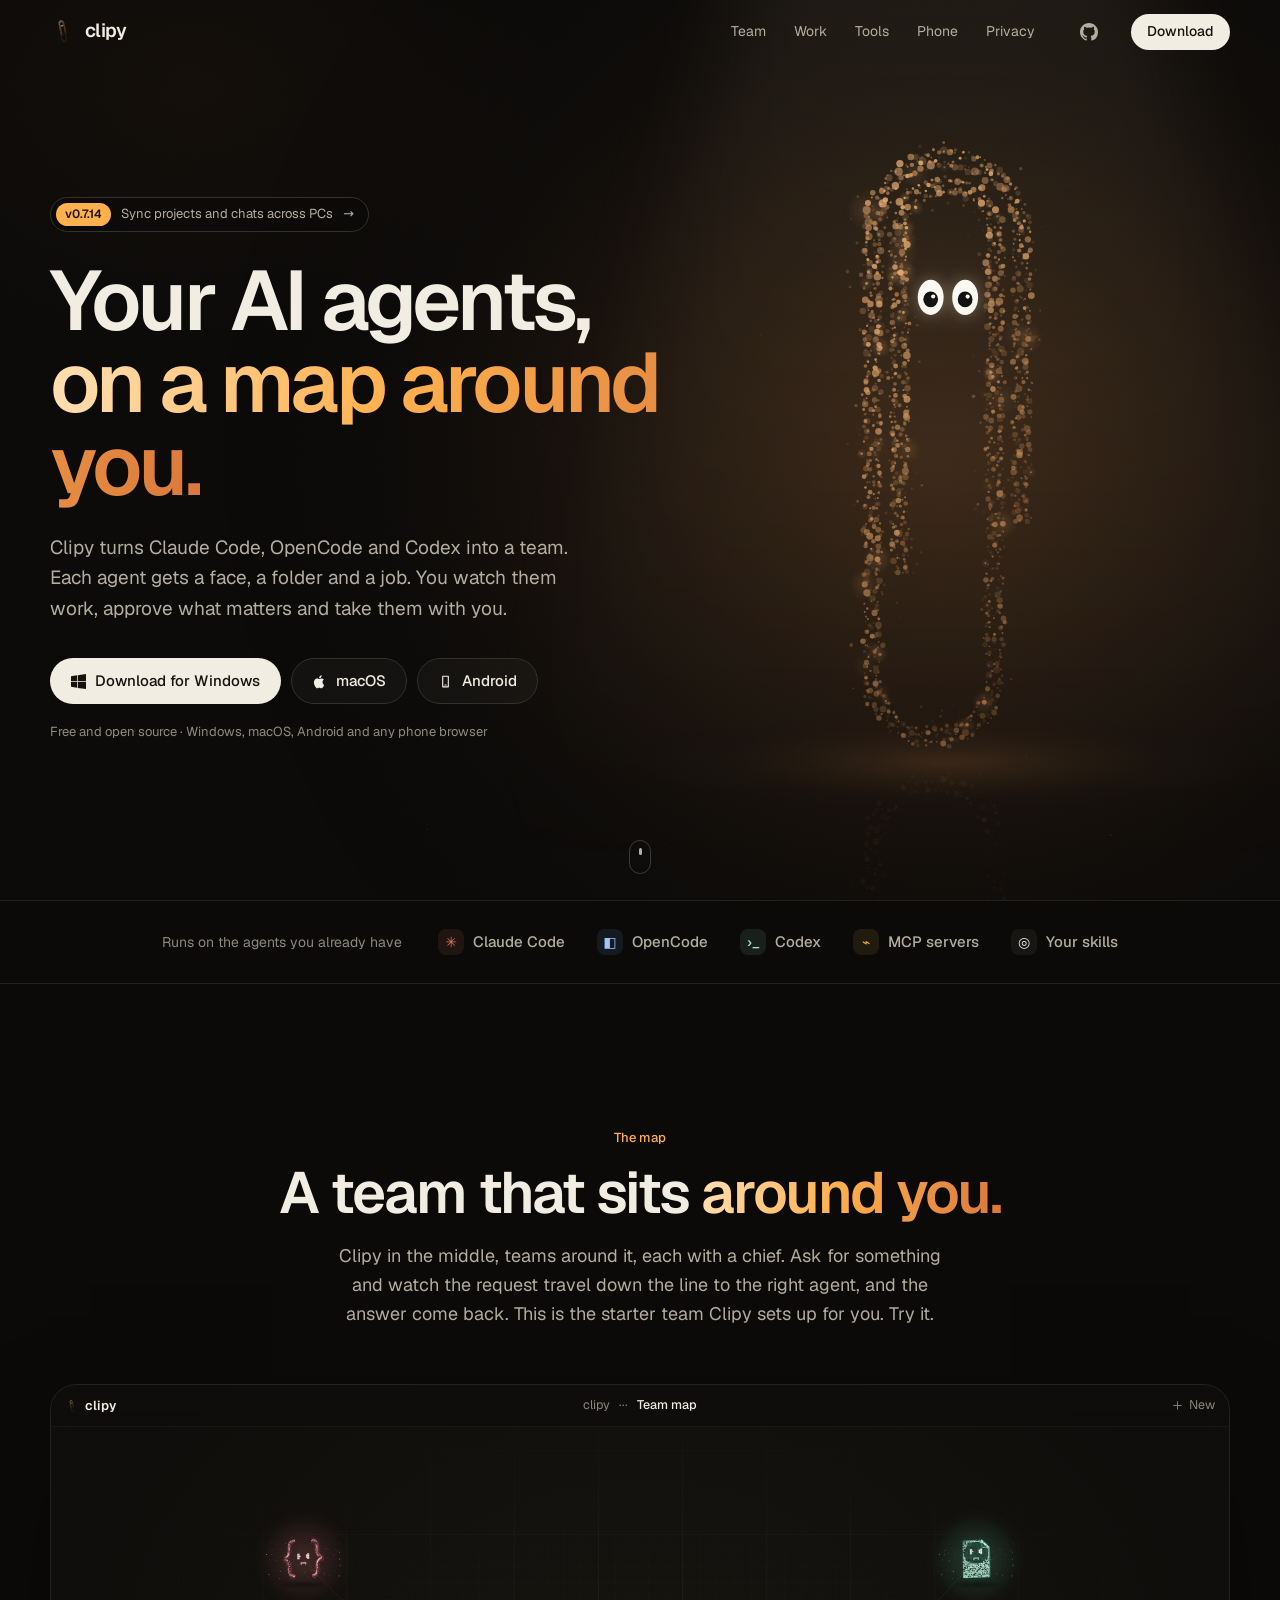
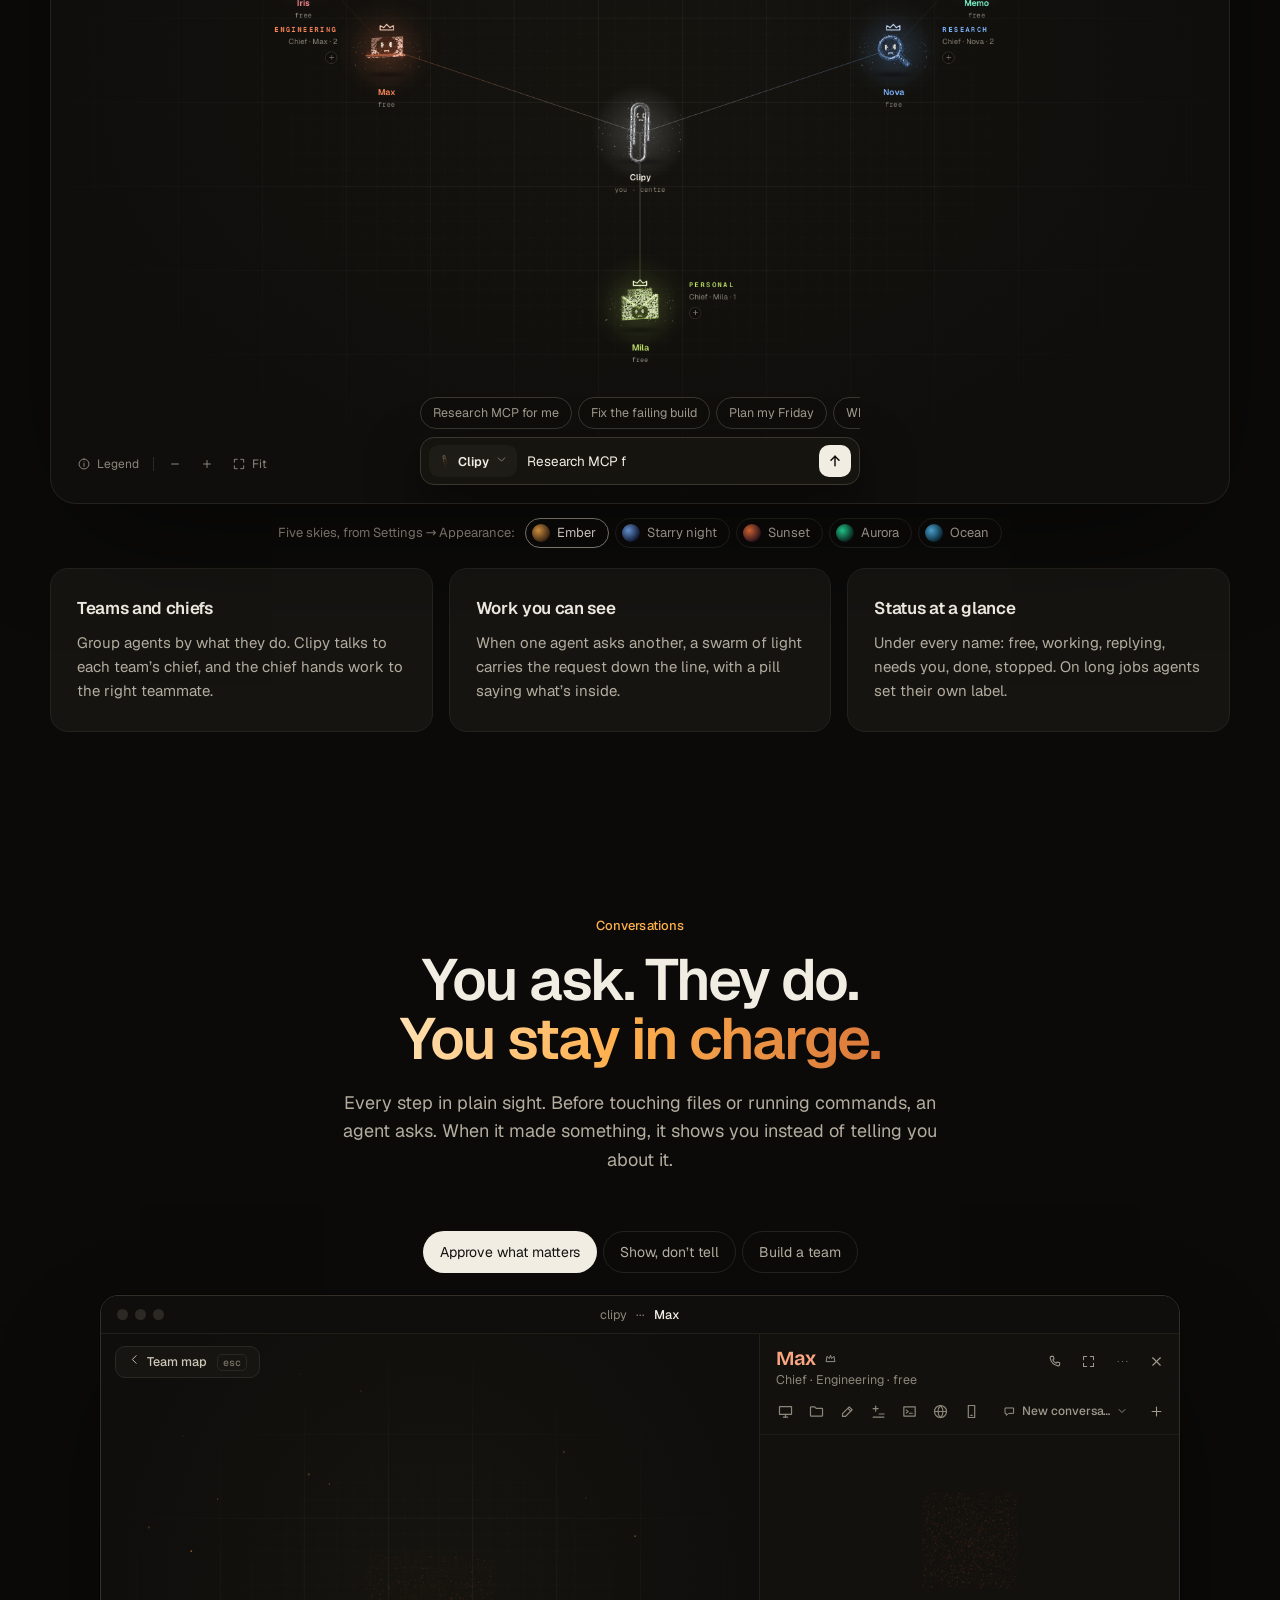
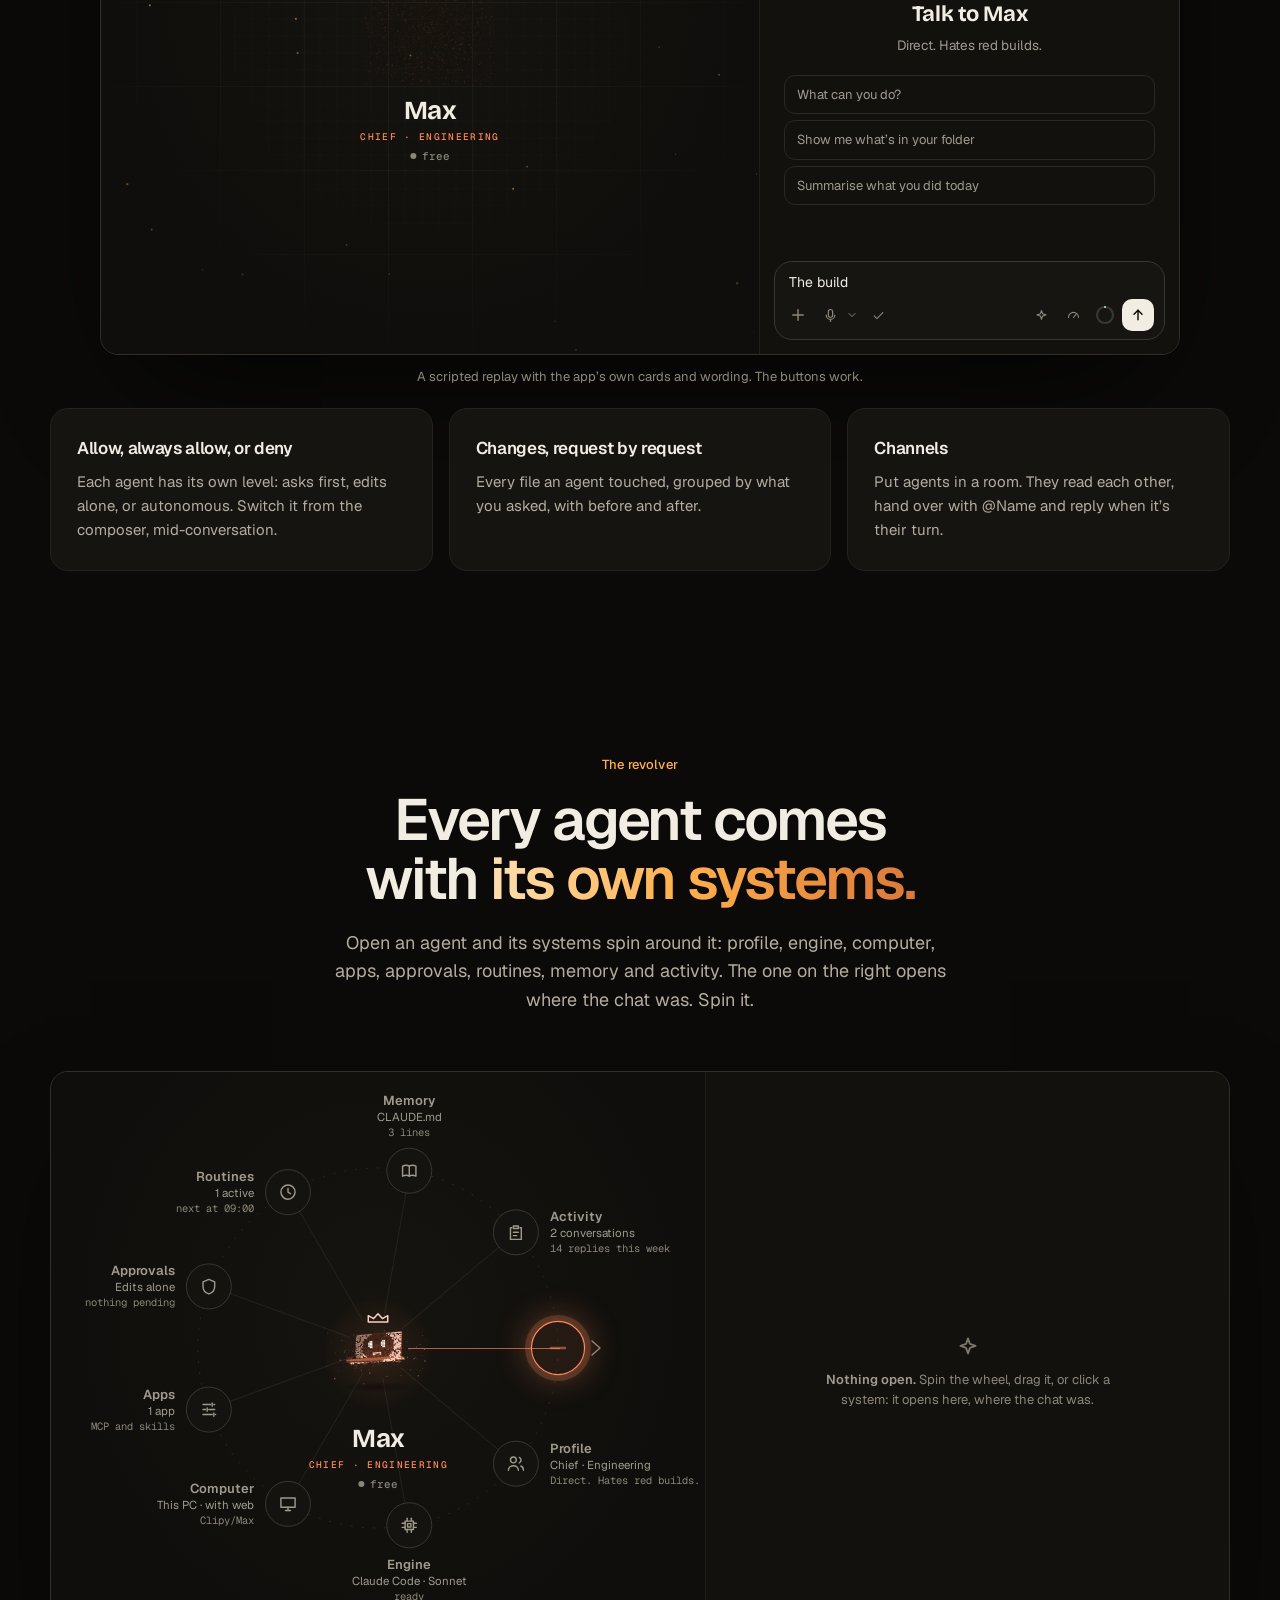
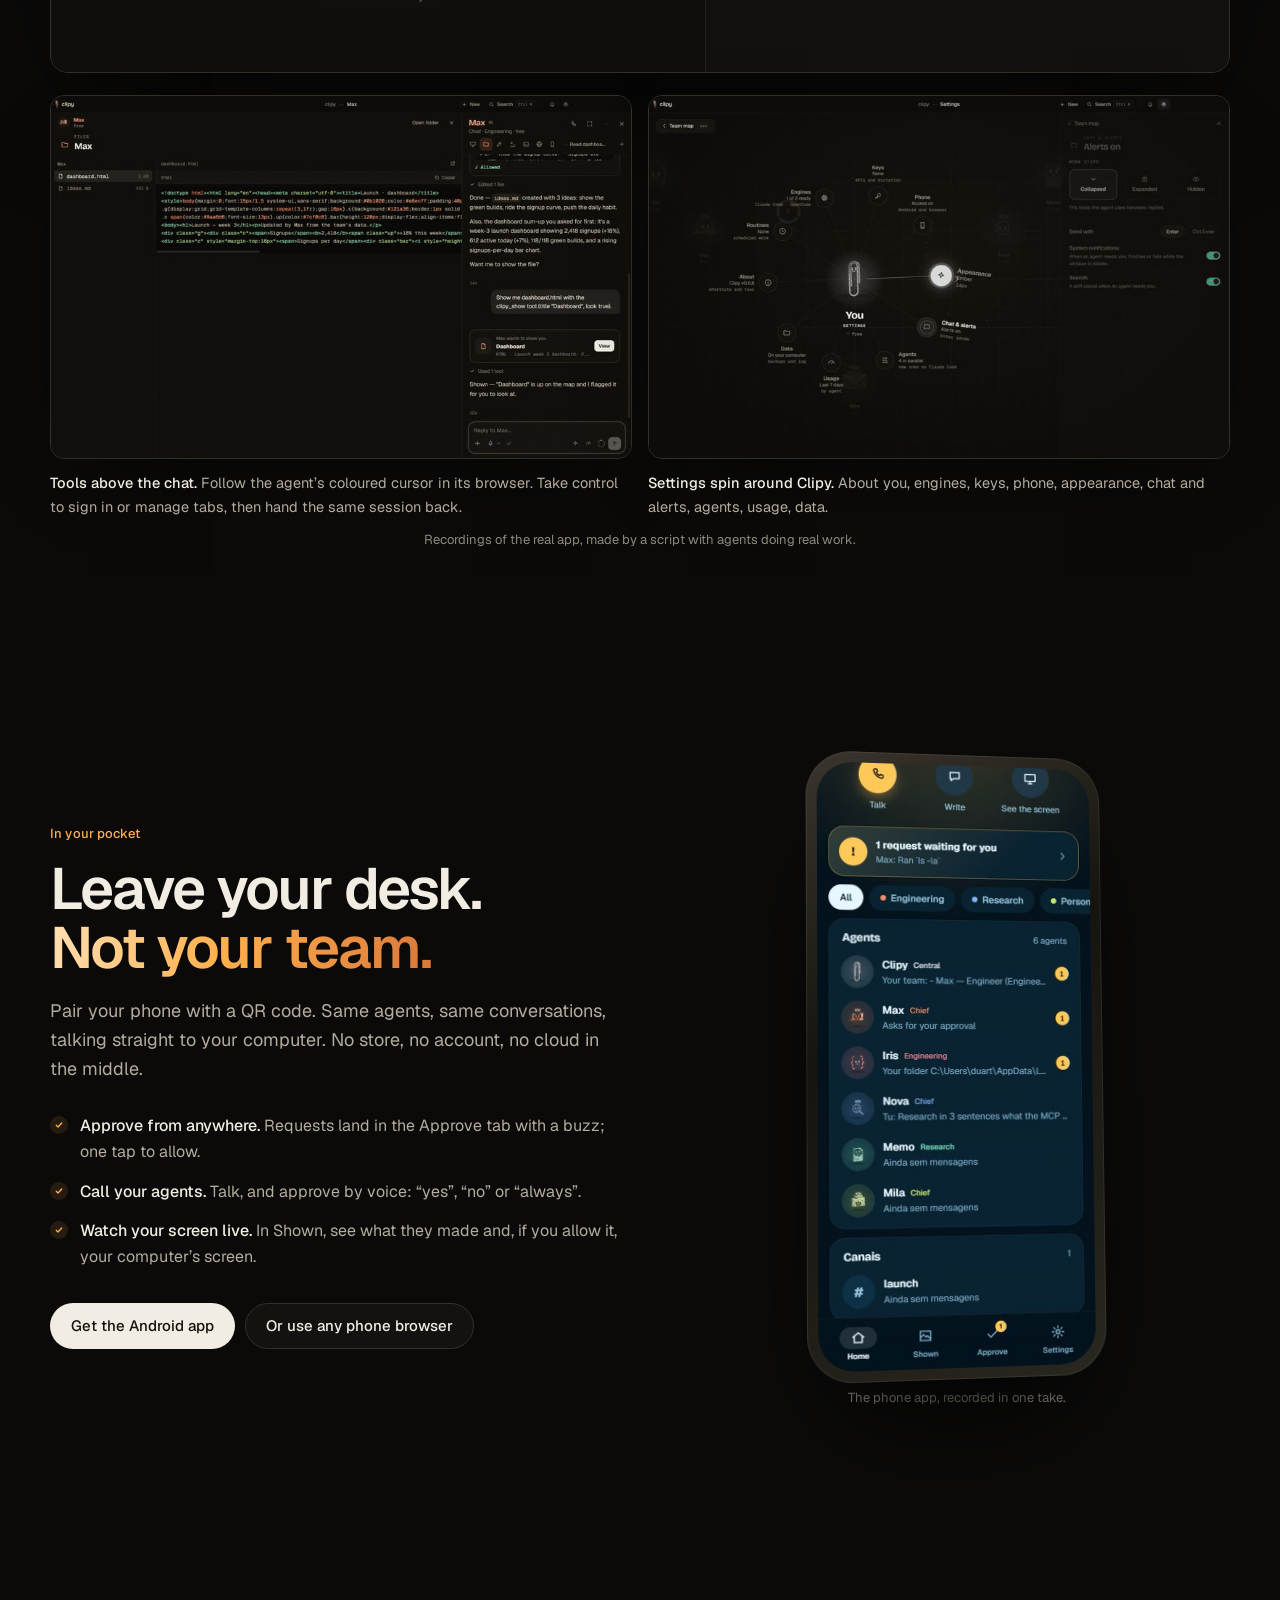
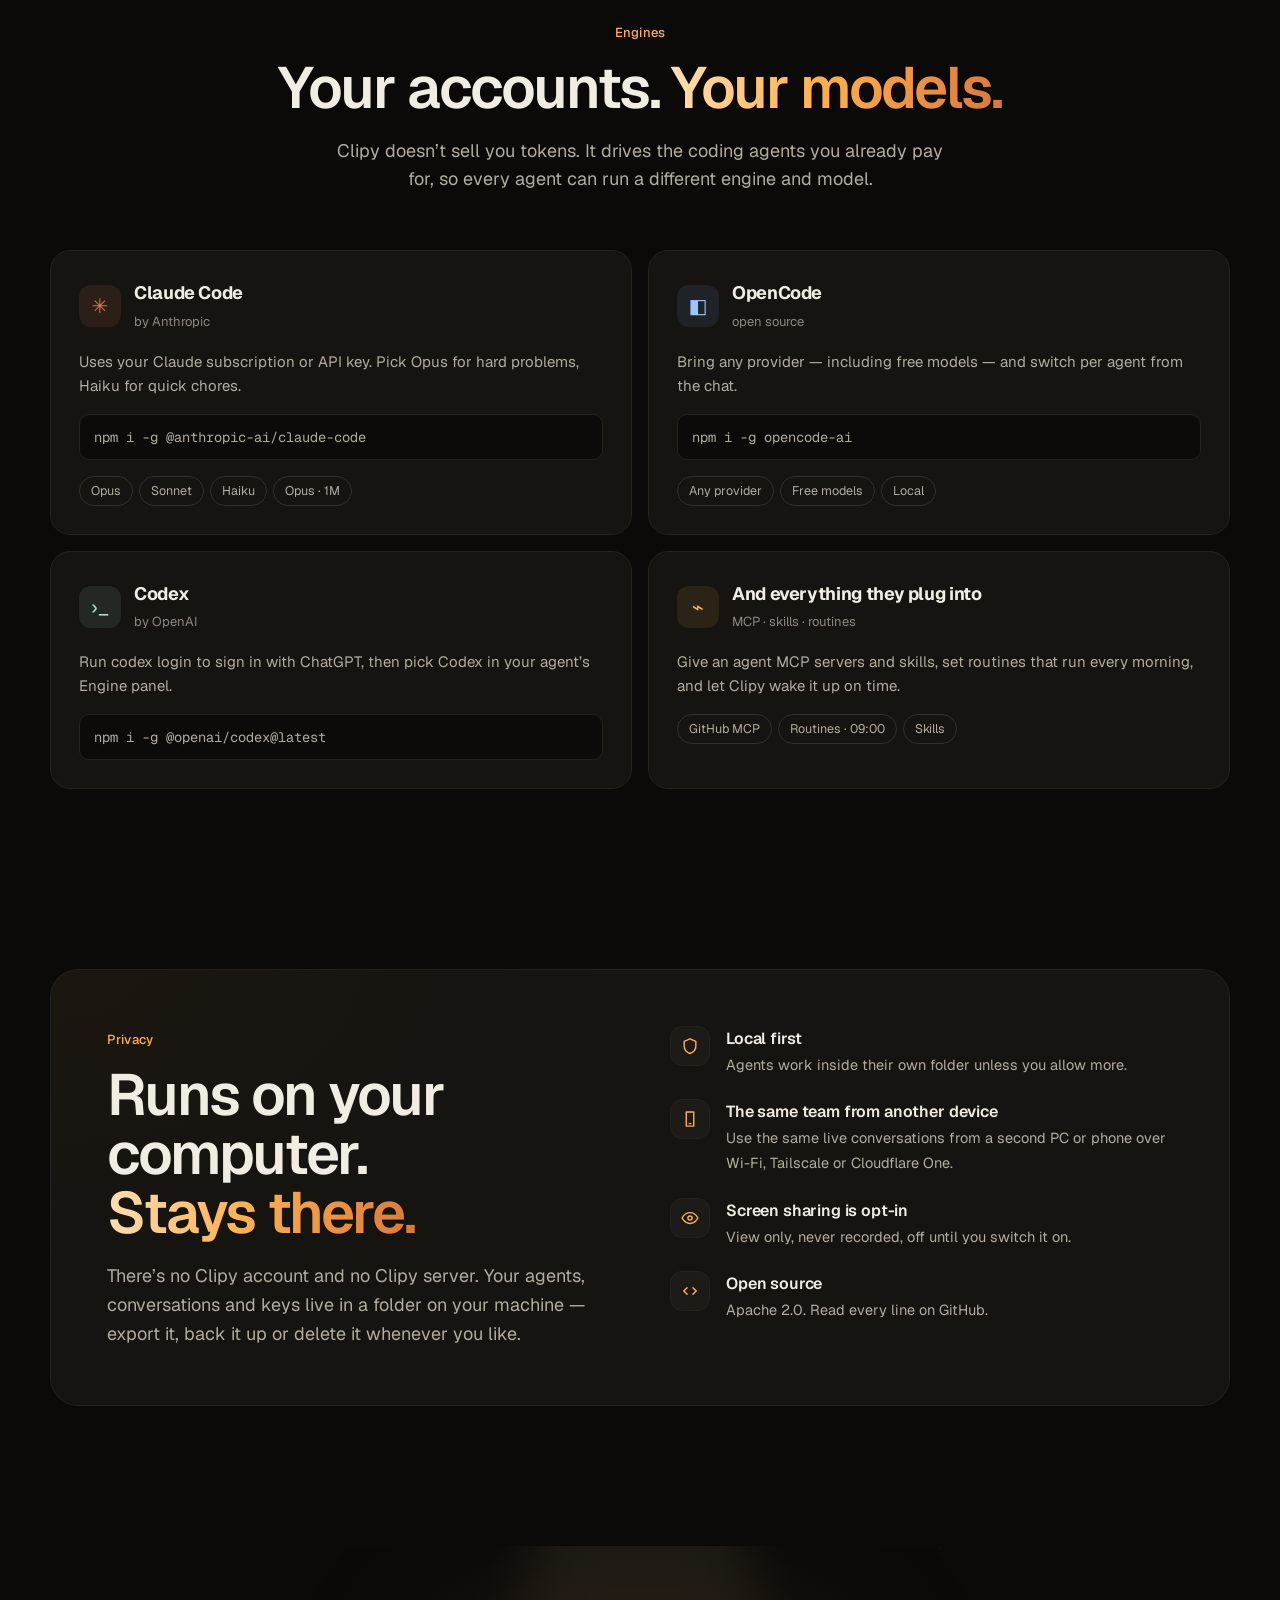
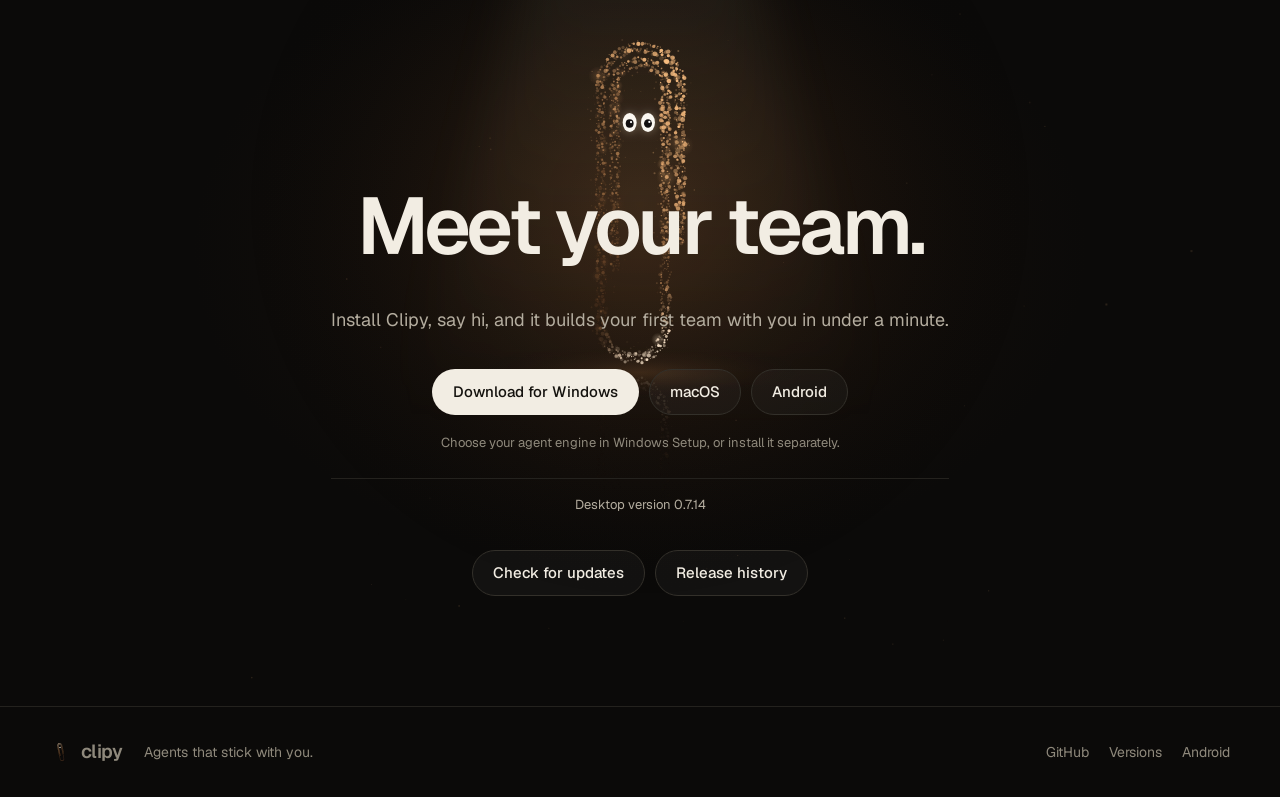
==== commit ff62af50: "site 0.7.14" ====
--- a/index.html
+++ b/index.html
@@ -38,11 +38,11 @@
     <section class="hero" aria-labelledby="hero-t">
       <canvas class="hero-clip" id="hero-clip" aria-hidden="true"></canvas>
       <div class="hero-copy">
-        <a class="pill" href="https://github.com/Duartepxto/clipy-site/releases/tag/v0.7.13"><b>v0.7.13</b> Model controls and a responsive Browser <span aria-hidden="true">→</span></a>
+        <a class="pill" href="https://github.com/Duartepxto/clipy-site/releases/tag/v0.7.14"><b>v0.7.14</b> Sync projects and chats across PCs <span aria-hidden="true">→</span></a>
         <h1 id="hero-t">Your AI agents,<br><span class="grad">on a map around you.</span></h1>
         <p class="lede">Clipy turns Claude Code, OpenCode and Codex into a team. Each agent gets a face, a folder and a job. You watch them work, approve what matters and take them with you.</p>
         <div class="cta">
-          <a class="btn btn-primary" data-dl="win" href="https://github.com/Duartepxto/clipy-site/releases/download/v0.7.13/Clipy-Setup-0.7.13.exe"><svg viewBox="0 0 16 16" width="15" height="15" aria-hidden="true"><path fill="currentColor" d="M0 2.3 6.5 1.4v6.2H0zm7.3-1L16 0v7.6H7.3zM0 8.4h6.5v6.2L0 13.7zm7.3 0H16V16l-8.7-1.2z"/></svg>Download for Windows</a>
+          <a class="btn btn-primary" data-dl="win" href="https://github.com/Duartepxto/clipy-site/releases/download/v0.7.14/Clipy-Setup-0.7.14.exe"><svg viewBox="0 0 16 16" width="15" height="15" aria-hidden="true"><path fill="currentColor" d="M0 2.3 6.5 1.4v6.2H0zm7.3-1L16 0v7.6H7.3zM0 8.4h6.5v6.2L0 13.7zm7.3 0H16V16l-8.7-1.2z"/></svg>Download for Windows</a>
           <a class="btn" data-dl="mac" href="https://github.com/Duartepxto/clipy-site/releases/latest"><svg viewBox="0 0 16 16" width="15" height="15" aria-hidden="true"><path fill="currentColor" d="M11.2 8.5c0-1.6 1.3-2.4 1.4-2.4-.8-1.1-2-1.3-2.4-1.3-1-.1-2 .6-2.5.6s-1.3-.6-2.2-.6C4.4 4.8 3.2 5.5 2.6 6.6c-1.2 2.1-.3 5.2.9 6.9.6.8 1.2 1.7 2.1 1.7.8 0 1.2-.5 2.2-.5s1.3.5 2.2.5c.9 0 1.5-.8 2-1.7.6-.9.9-1.9.9-1.9s-1.7-.7-1.7-3.1zM9.6 3.6c.5-.6.8-1.4.7-2.2-.7 0-1.5.5-2 1-.4.5-.8 1.3-.7 2.1.8.1 1.5-.4 2-.9z"/></svg>macOS</a>
           <a class="btn" href="./android/"><svg viewBox="0 0 24 24" width="15" height="15" aria-hidden="true"><path fill="none" stroke="currentColor" stroke-width="1.8" stroke-linecap="round" stroke-linejoin="round" d="M7.5 3.5h9v17h-9z M11 17.5h2"/></svg>Android</a>
         </div>
@@ -269,13 +269,13 @@
         <h2 id="dl-t">Meet your team.</h2>
         <p>Install Clipy, say hi, and it builds your first team with you in under a minute.</p>
         <div class="cta center">
-          <a class="btn btn-primary" data-dl="win" href="https://github.com/Duartepxto/clipy-site/releases/download/v0.7.13/Clipy-Setup-0.7.13.exe">Download for Windows</a>
+          <a class="btn btn-primary" data-dl="win" href="https://github.com/Duartepxto/clipy-site/releases/download/v0.7.14/Clipy-Setup-0.7.14.exe">Download for Windows</a>
           <a class="btn" data-dl="mac" href="https://github.com/Duartepxto/clipy-site/releases/latest">macOS</a>
           <a class="btn" href="./android/">Android</a>
         </div>
         <p class="fine">Choose your agent engine in Windows Setup, or install it separately.</p>
         <div class="dl-versions" id="versions" aria-label="Versions">
-          <p id="latest-version" role="status">Desktop version 0.7.13</p>
+          <p id="latest-version" role="status">Desktop version 0.7.14</p>
           <div class="cta center">
             <button type="button" class="btn" id="check-release">Check for updates</button>
             <a class="btn" href="https://github.com/Duartepxto/clipy-site/releases">Release history</a>
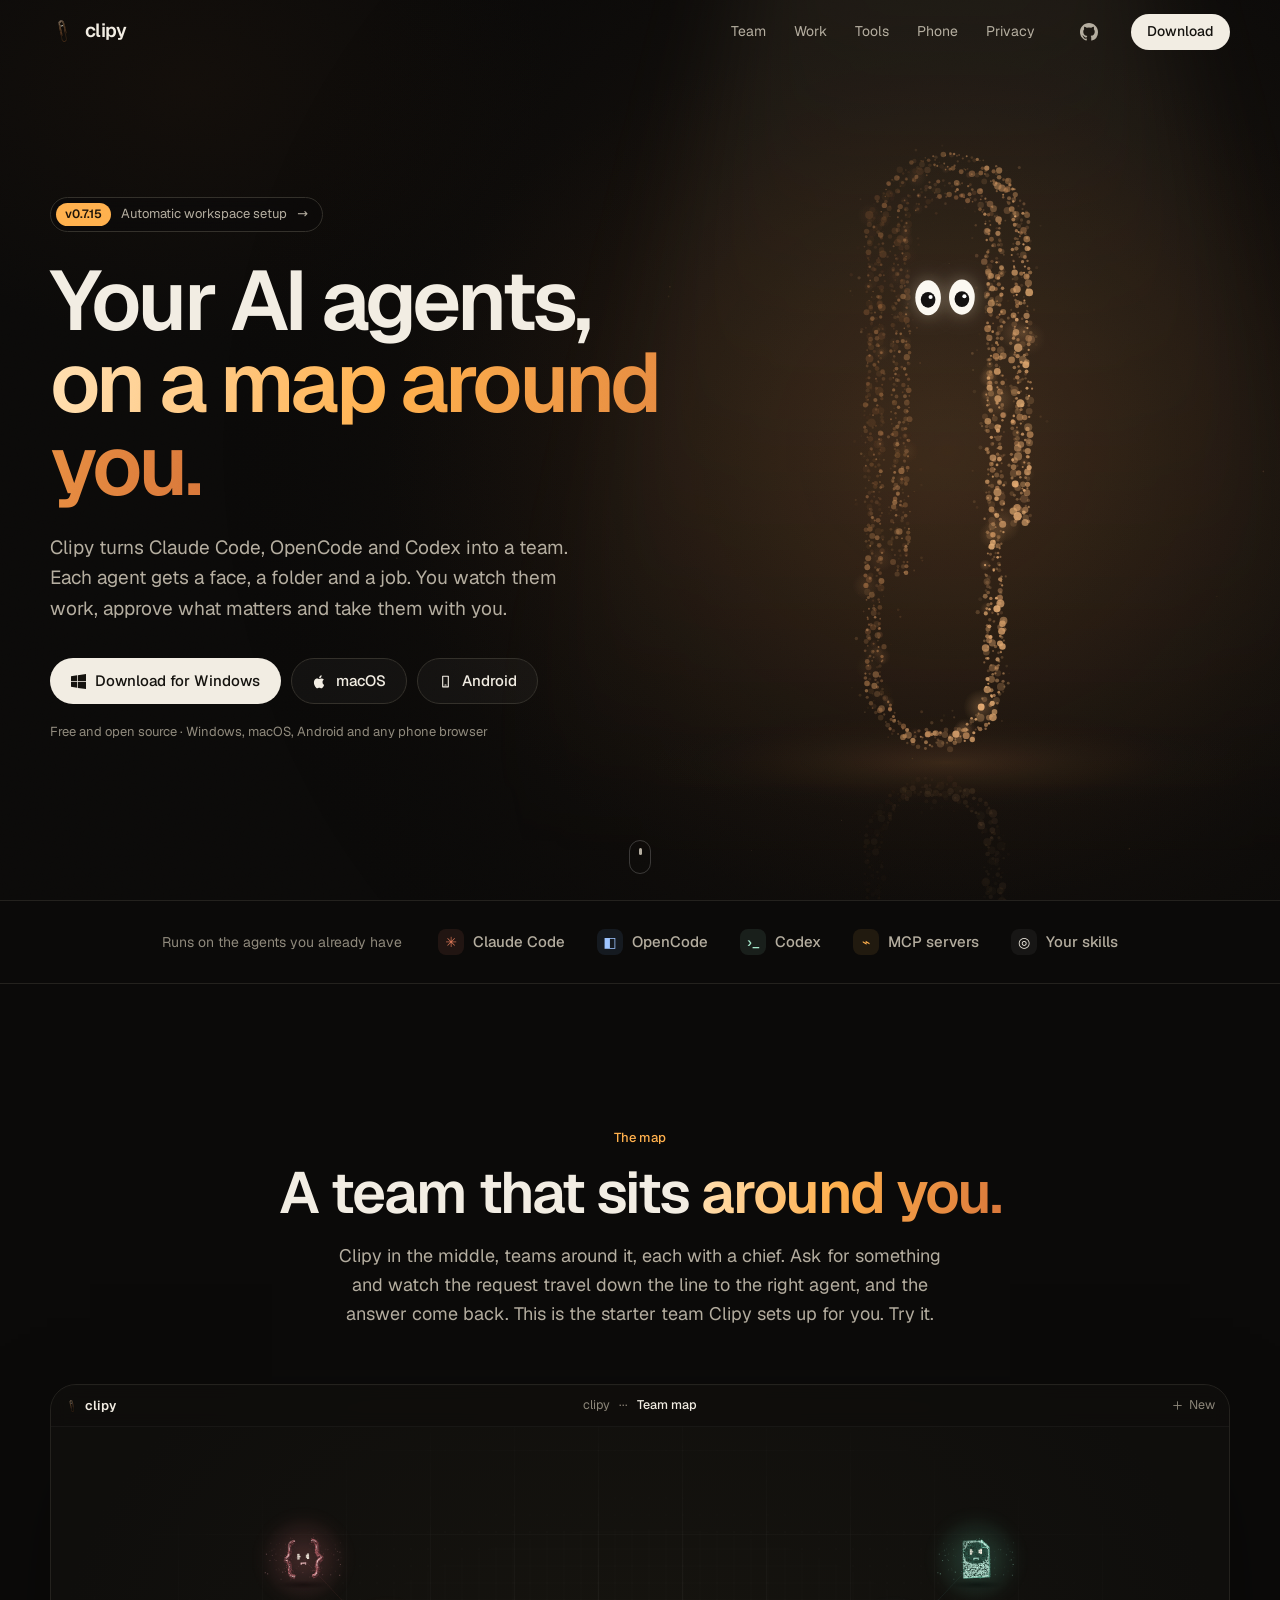
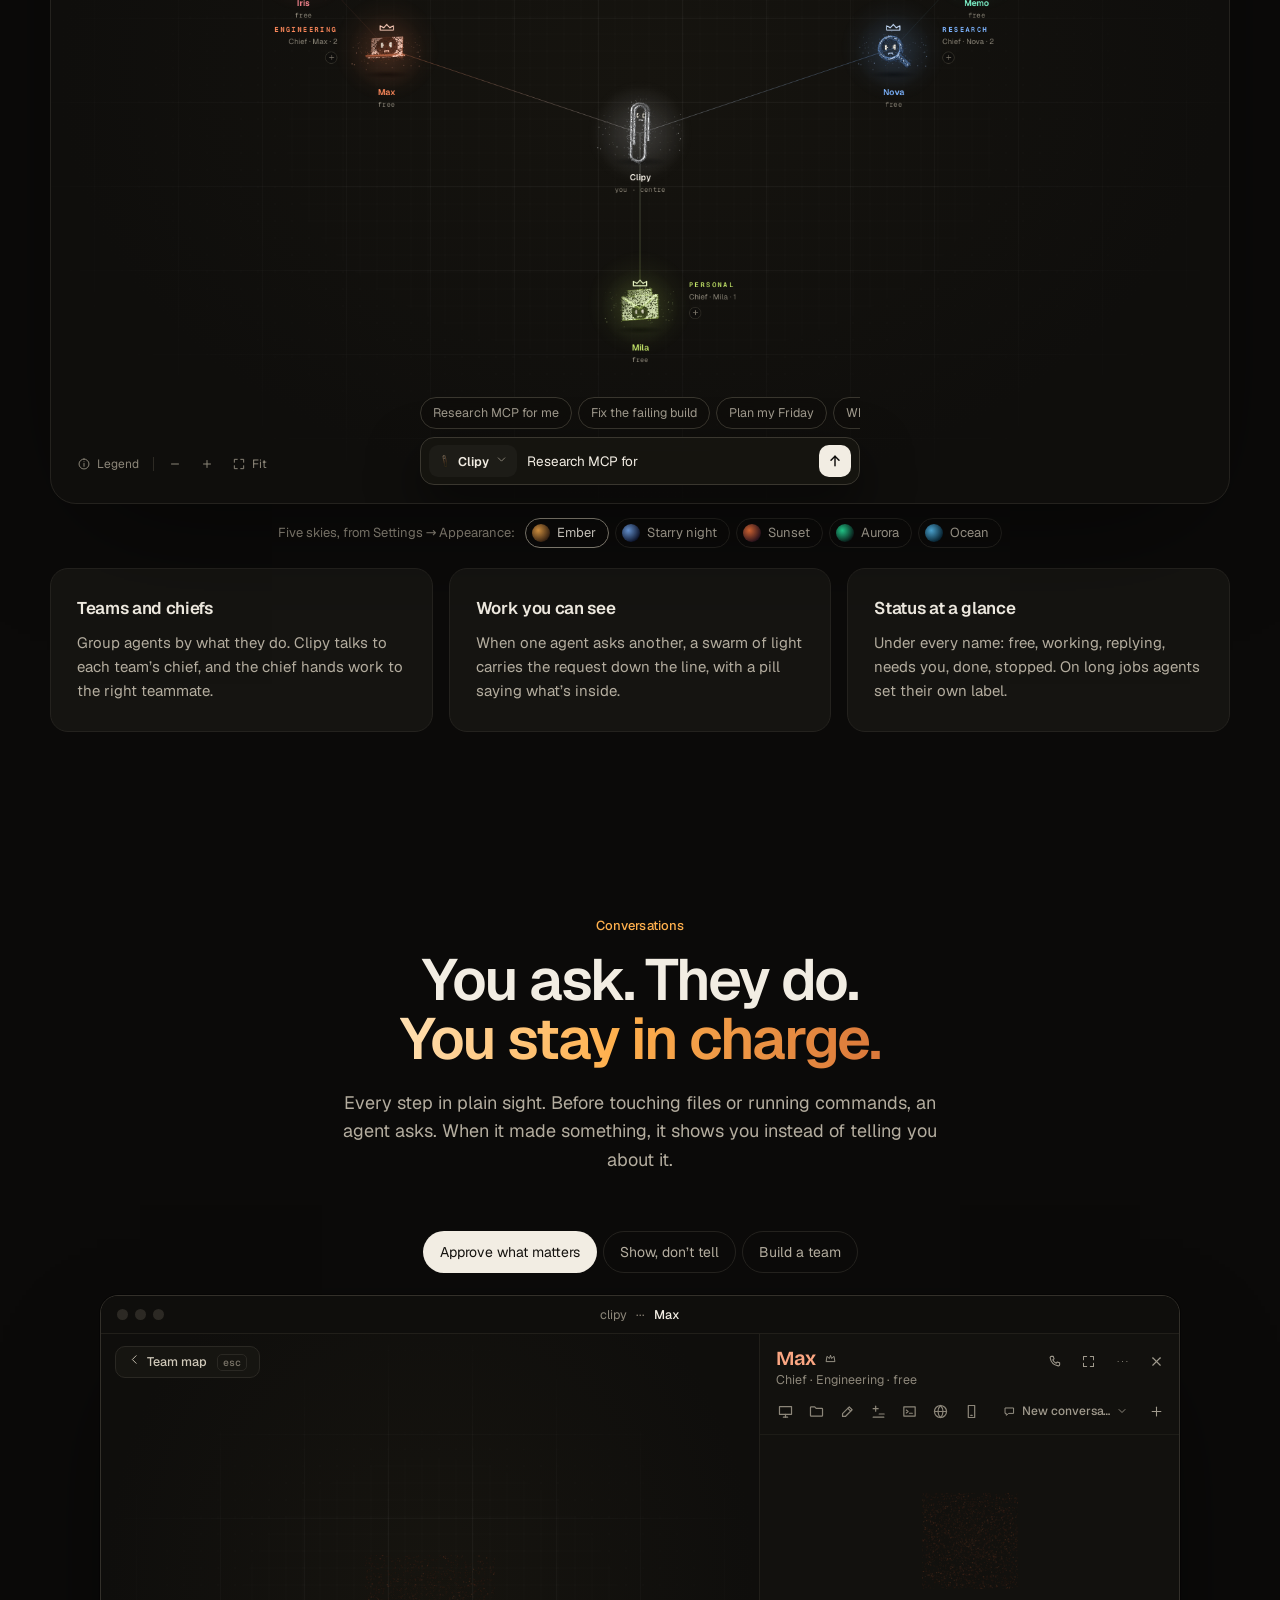
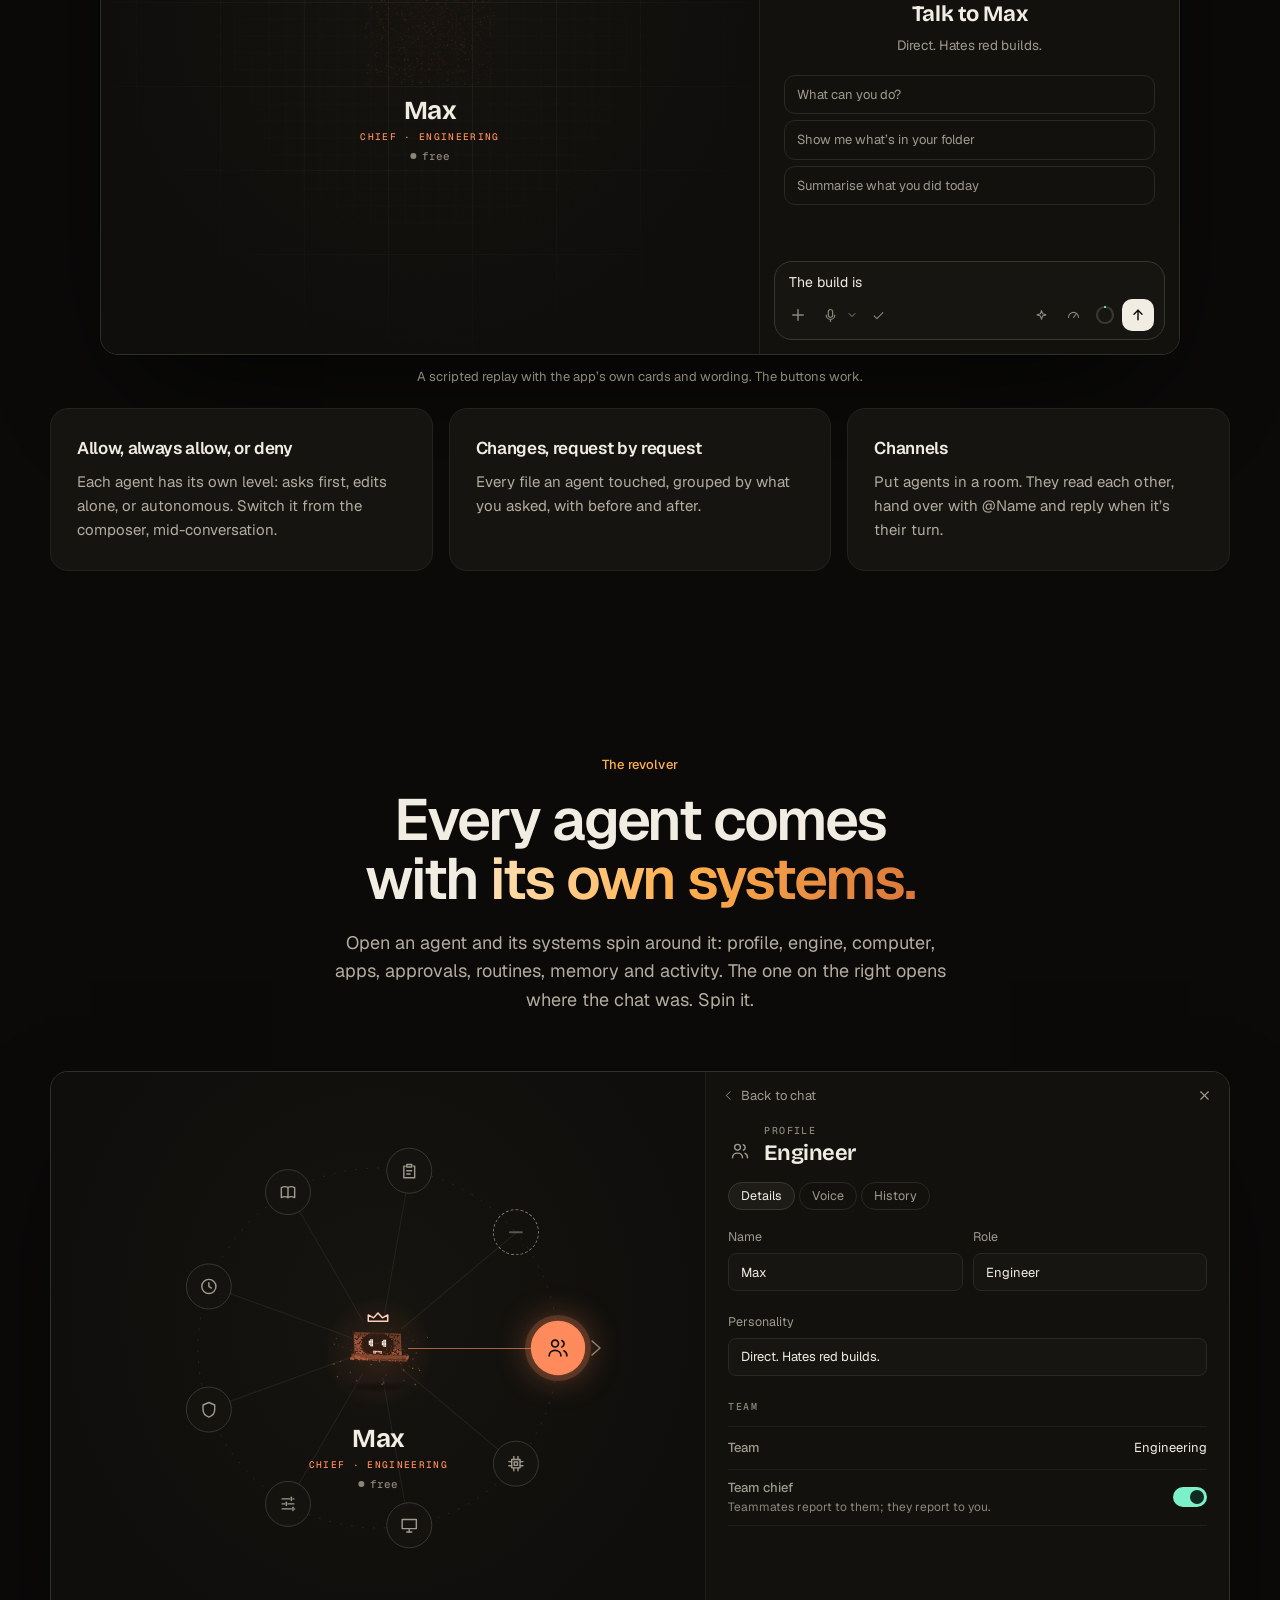
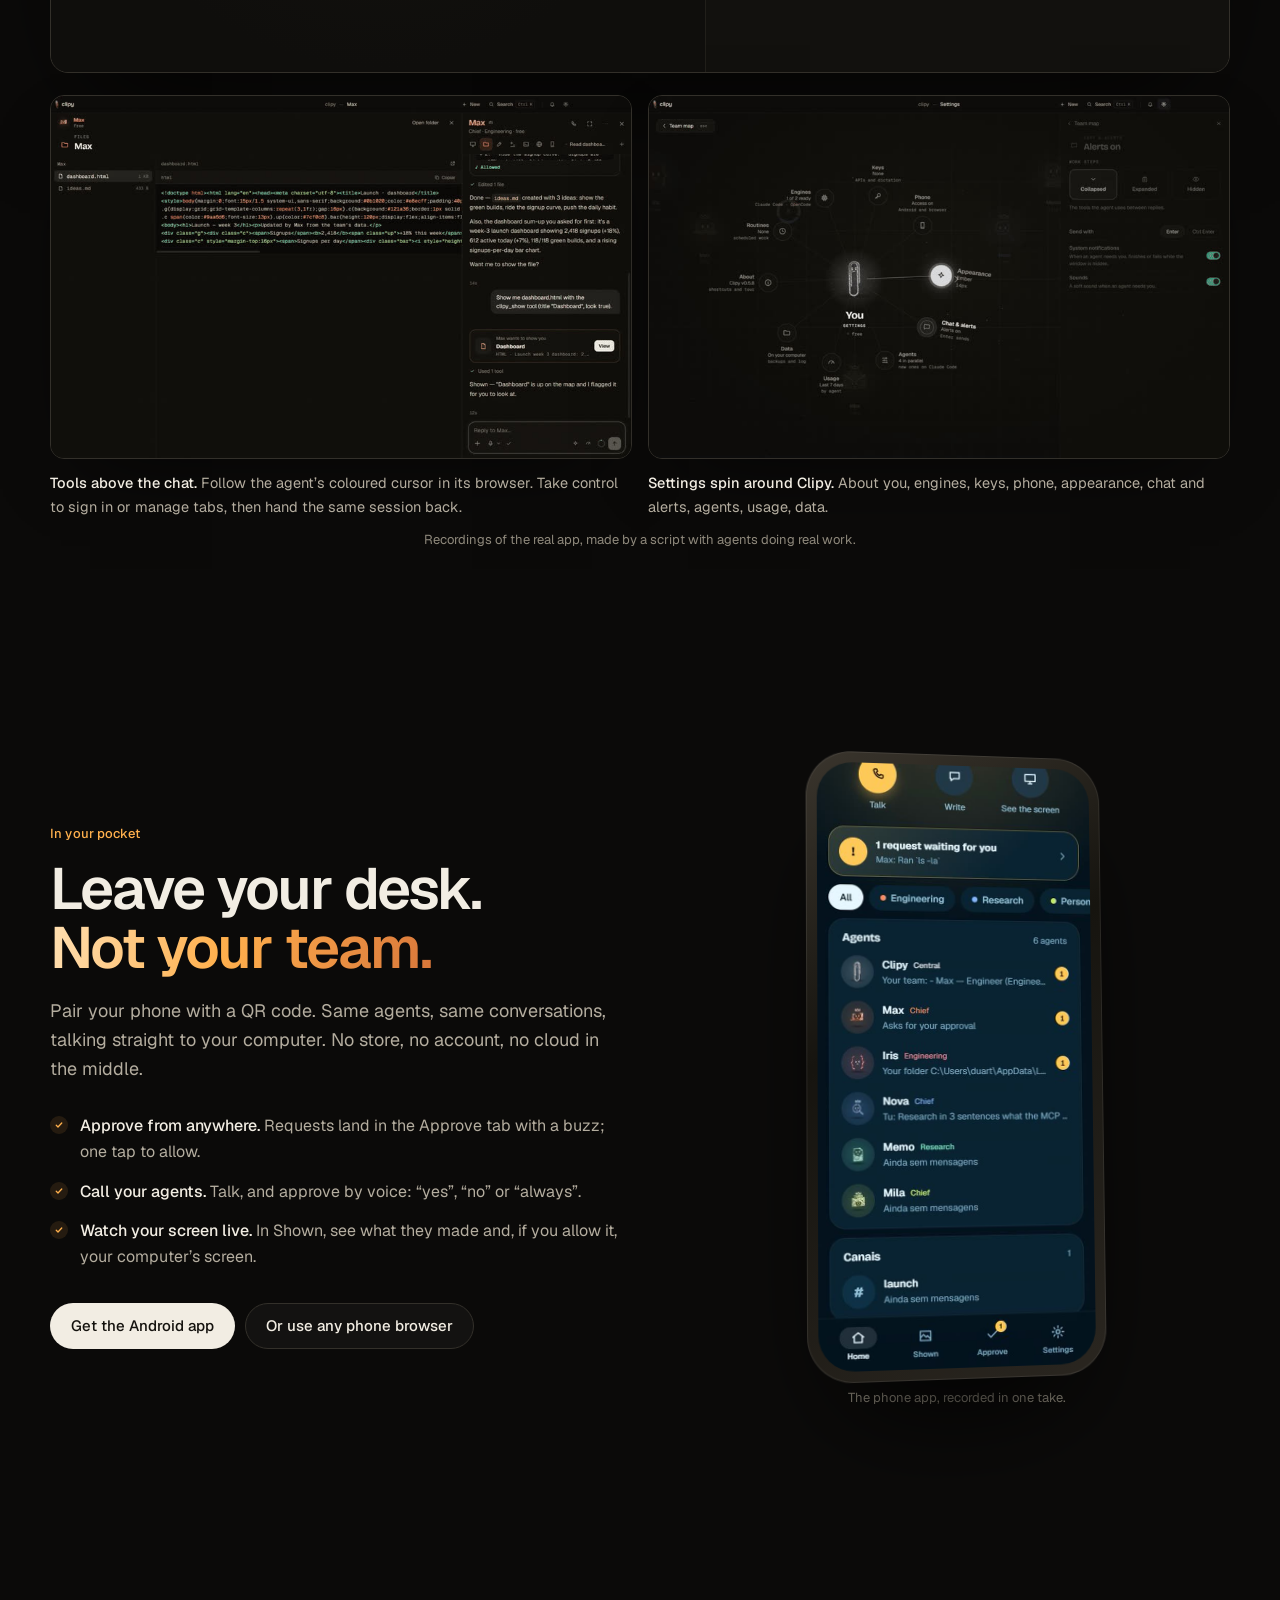
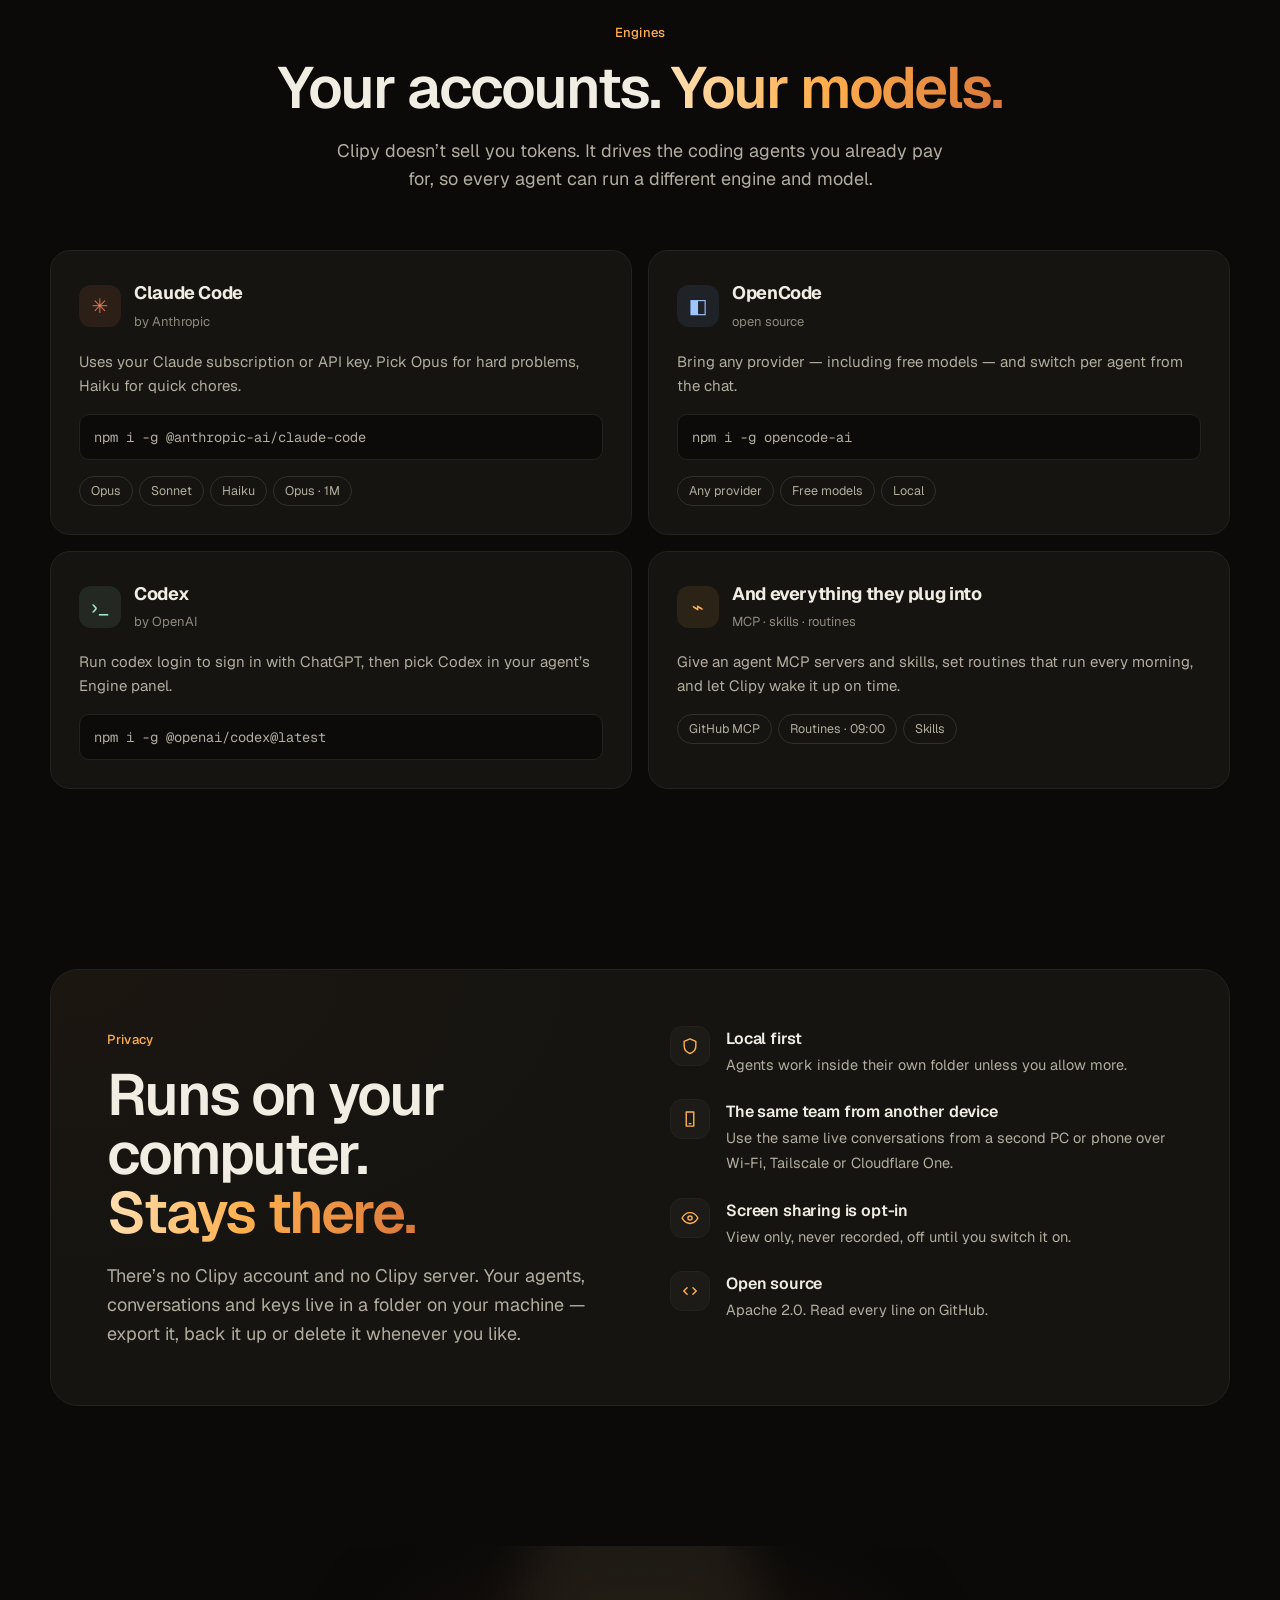
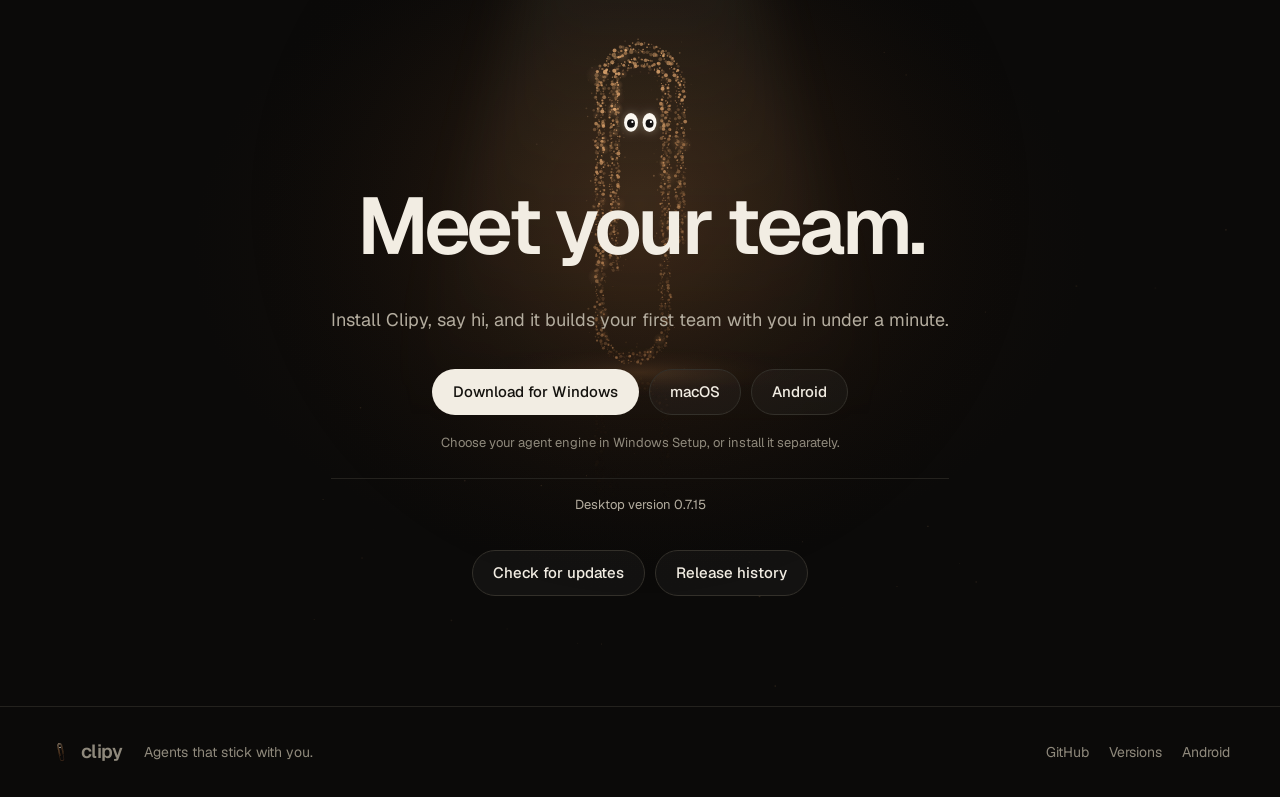
==== commit 80725870: "site 0.7.15" ====
--- a/index.html
+++ b/index.html
@@ -38,11 +38,11 @@
     <section class="hero" aria-labelledby="hero-t">
       <canvas class="hero-clip" id="hero-clip" aria-hidden="true"></canvas>
       <div class="hero-copy">
-        <a class="pill" href="https://github.com/Duartepxto/clipy-site/releases/tag/v0.7.14"><b>v0.7.14</b> Sync projects and chats across PCs <span aria-hidden="true">→</span></a>
+        <a class="pill" href="https://github.com/Duartepxto/clipy-site/releases/tag/v0.7.15"><b>v0.7.15</b> Automatic workspace setup <span aria-hidden="true">→</span></a>
         <h1 id="hero-t">Your AI agents,<br><span class="grad">on a map around you.</span></h1>
         <p class="lede">Clipy turns Claude Code, OpenCode and Codex into a team. Each agent gets a face, a folder and a job. You watch them work, approve what matters and take them with you.</p>
         <div class="cta">
-          <a class="btn btn-primary" data-dl="win" href="https://github.com/Duartepxto/clipy-site/releases/download/v0.7.14/Clipy-Setup-0.7.14.exe"><svg viewBox="0 0 16 16" width="15" height="15" aria-hidden="true"><path fill="currentColor" d="M0 2.3 6.5 1.4v6.2H0zm7.3-1L16 0v7.6H7.3zM0 8.4h6.5v6.2L0 13.7zm7.3 0H16V16l-8.7-1.2z"/></svg>Download for Windows</a>
+          <a class="btn btn-primary" data-dl="win" href="https://github.com/Duartepxto/clipy-site/releases/download/v0.7.15/Clipy-Setup-0.7.15.exe"><svg viewBox="0 0 16 16" width="15" height="15" aria-hidden="true"><path fill="currentColor" d="M0 2.3 6.5 1.4v6.2H0zm7.3-1L16 0v7.6H7.3zM0 8.4h6.5v6.2L0 13.7zm7.3 0H16V16l-8.7-1.2z"/></svg>Download for Windows</a>
           <a class="btn" data-dl="mac" href="https://github.com/Duartepxto/clipy-site/releases/latest"><svg viewBox="0 0 16 16" width="15" height="15" aria-hidden="true"><path fill="currentColor" d="M11.2 8.5c0-1.6 1.3-2.4 1.4-2.4-.8-1.1-2-1.3-2.4-1.3-1-.1-2 .6-2.5.6s-1.3-.6-2.2-.6C4.4 4.8 3.2 5.5 2.6 6.6c-1.2 2.1-.3 5.2.9 6.9.6.8 1.2 1.7 2.1 1.7.8 0 1.2-.5 2.2-.5s1.3.5 2.2.5c.9 0 1.5-.8 2-1.7.6-.9.9-1.9.9-1.9s-1.7-.7-1.7-3.1zM9.6 3.6c.5-.6.8-1.4.7-2.2-.7 0-1.5.5-2 1-.4.5-.8 1.3-.7 2.1.8.1 1.5-.4 2-.9z"/></svg>macOS</a>
           <a class="btn" href="./android/"><svg viewBox="0 0 24 24" width="15" height="15" aria-hidden="true"><path fill="none" stroke="currentColor" stroke-width="1.8" stroke-linecap="round" stroke-linejoin="round" d="M7.5 3.5h9v17h-9z M11 17.5h2"/></svg>Android</a>
         </div>
@@ -269,13 +269,13 @@
         <h2 id="dl-t">Meet your team.</h2>
         <p>Install Clipy, say hi, and it builds your first team with you in under a minute.</p>
         <div class="cta center">
-          <a class="btn btn-primary" data-dl="win" href="https://github.com/Duartepxto/clipy-site/releases/download/v0.7.14/Clipy-Setup-0.7.14.exe">Download for Windows</a>
+          <a class="btn btn-primary" data-dl="win" href="https://github.com/Duartepxto/clipy-site/releases/download/v0.7.15/Clipy-Setup-0.7.15.exe">Download for Windows</a>
           <a class="btn" data-dl="mac" href="https://github.com/Duartepxto/clipy-site/releases/latest">macOS</a>
           <a class="btn" href="./android/">Android</a>
         </div>
         <p class="fine">Choose your agent engine in Windows Setup, or install it separately.</p>
         <div class="dl-versions" id="versions" aria-label="Versions">
-          <p id="latest-version" role="status">Desktop version 0.7.14</p>
+          <p id="latest-version" role="status">Desktop version 0.7.15</p>
           <div class="cta center">
             <button type="button" class="btn" id="check-release">Check for updates</button>
             <a class="btn" href="https://github.com/Duartepxto/clipy-site/releases">Release history</a>
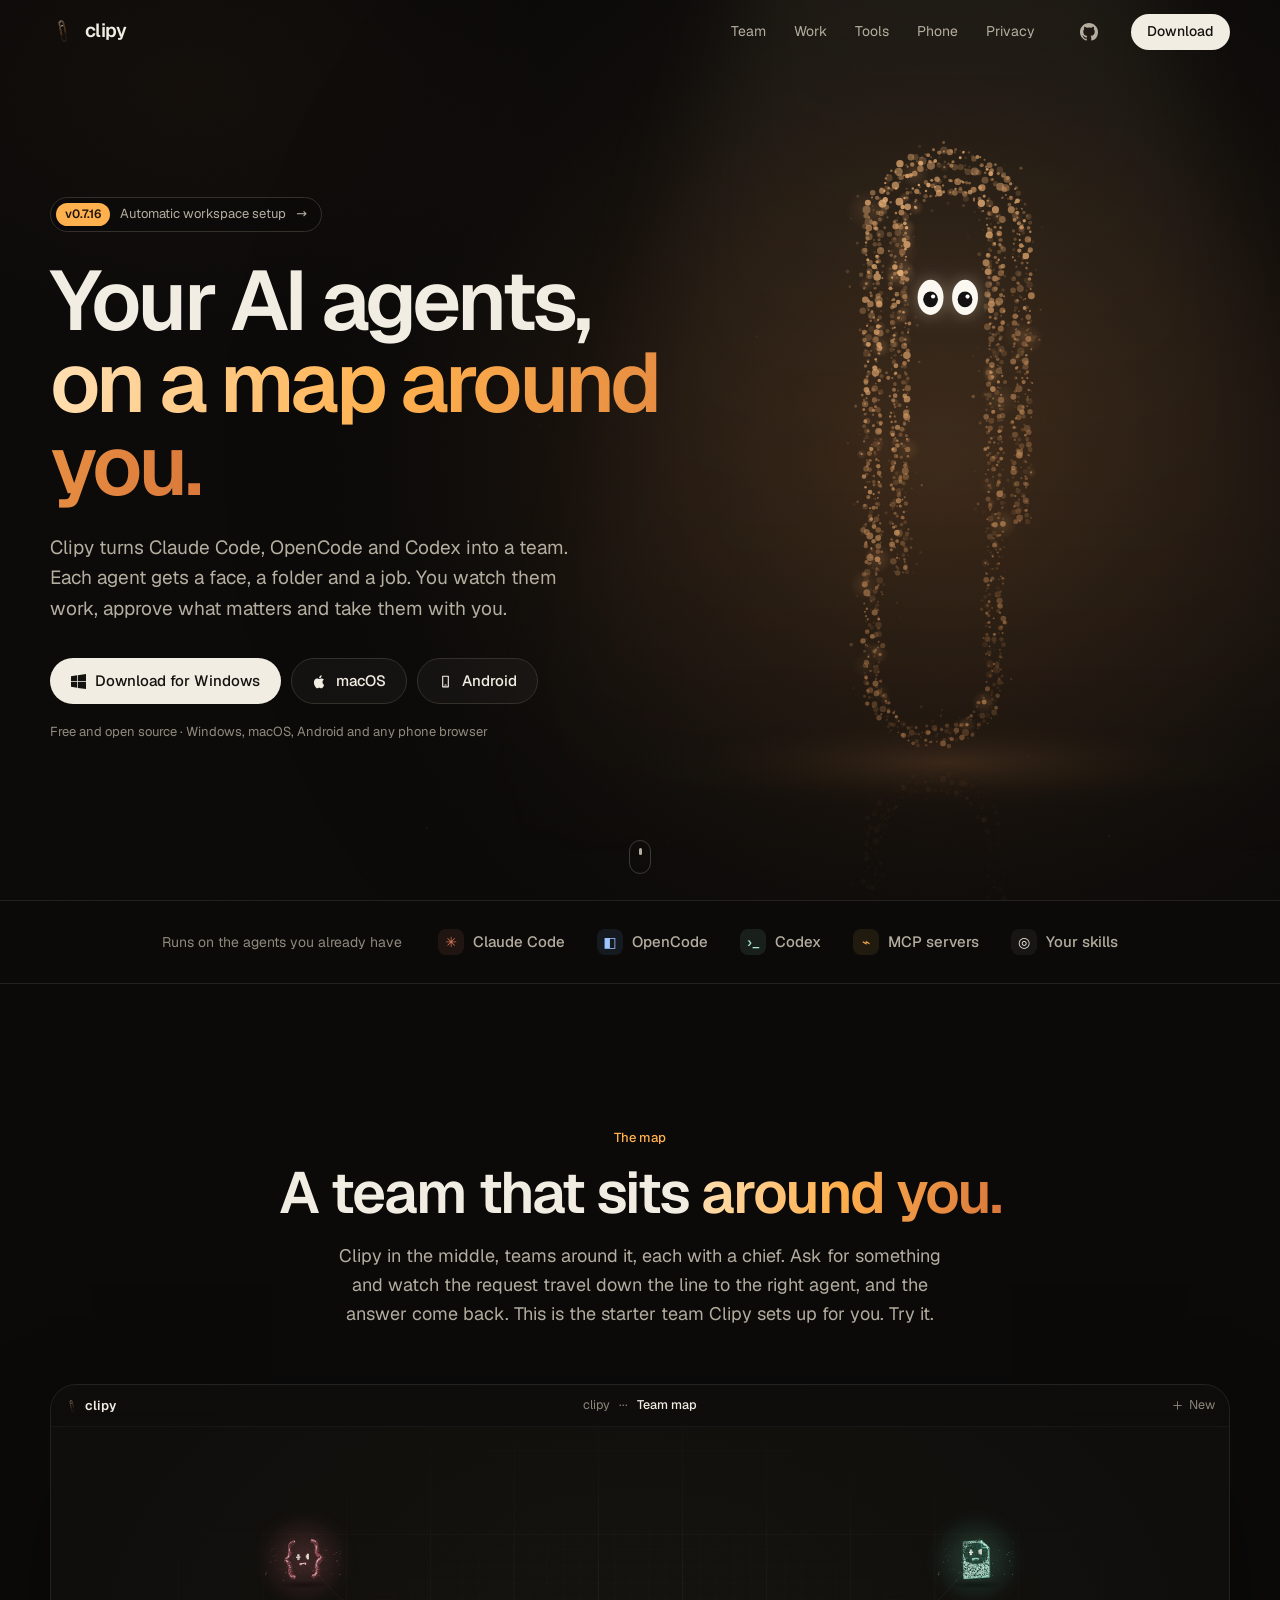
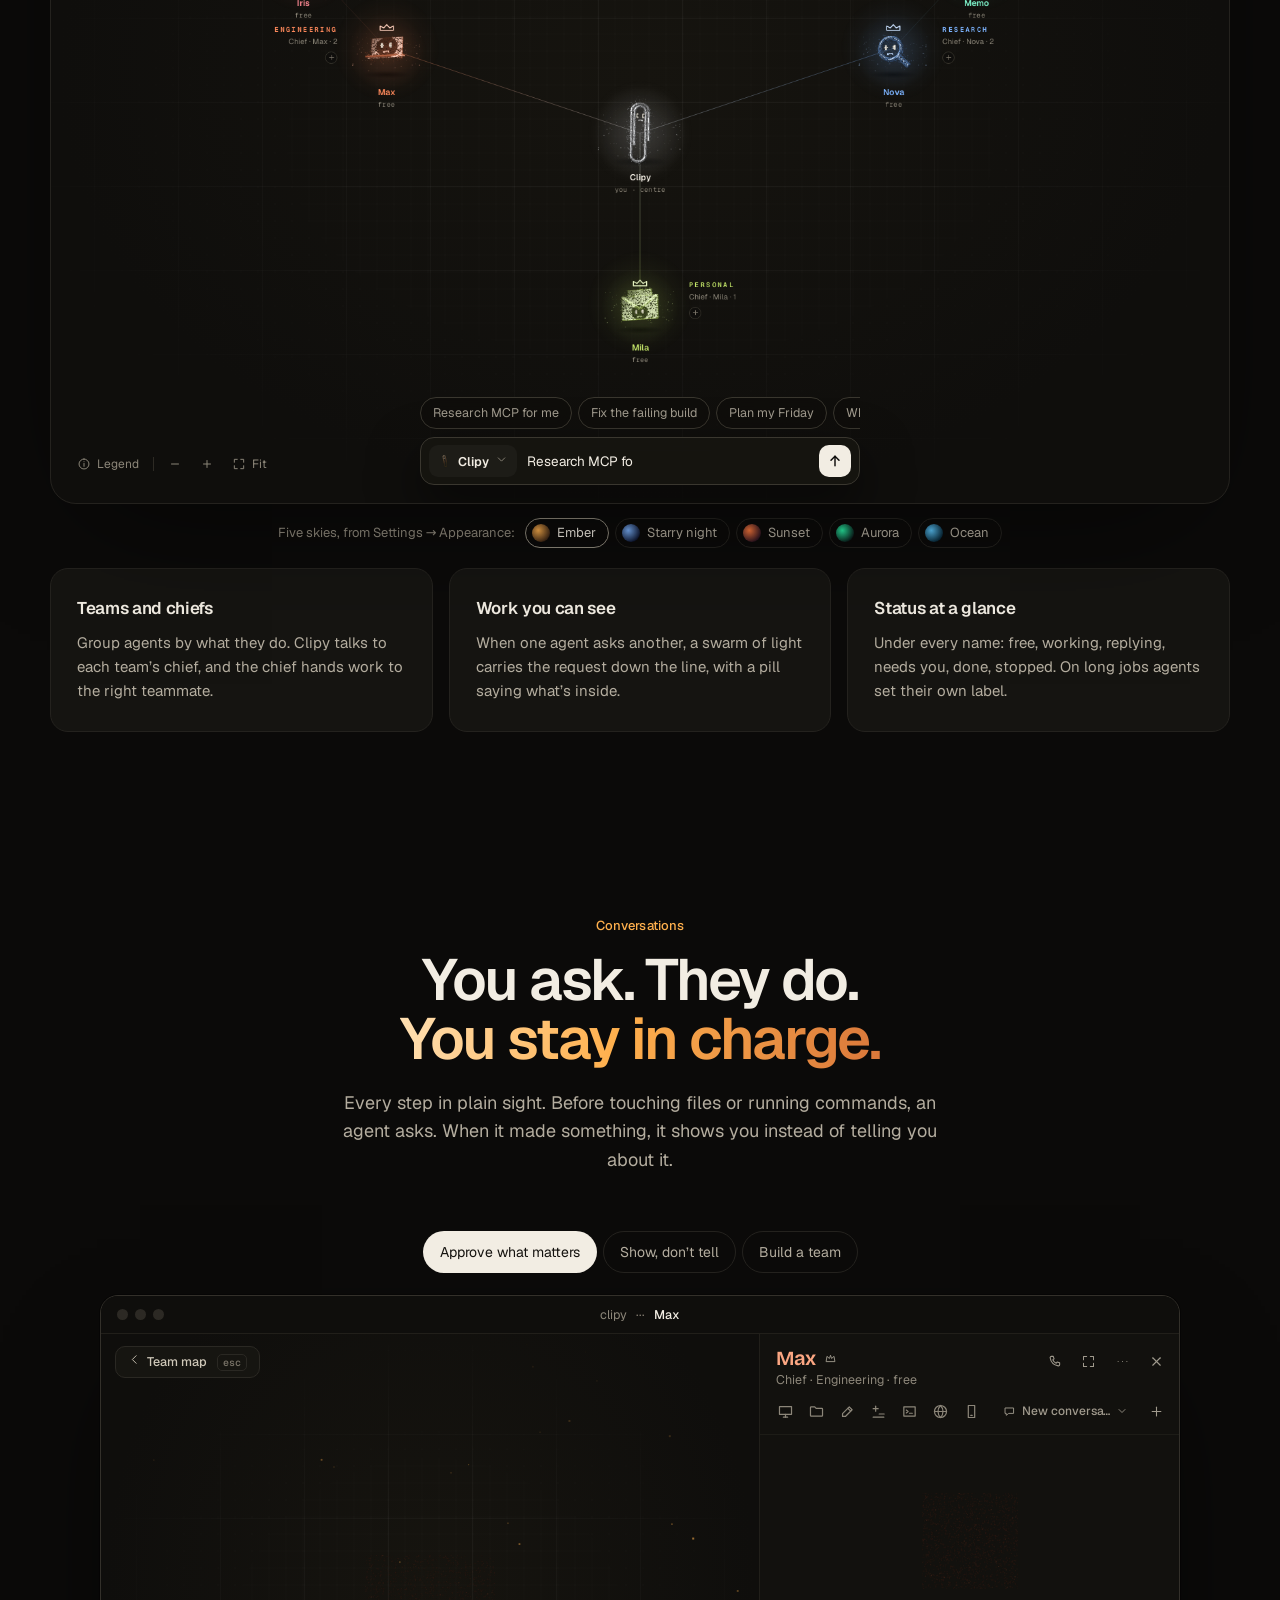
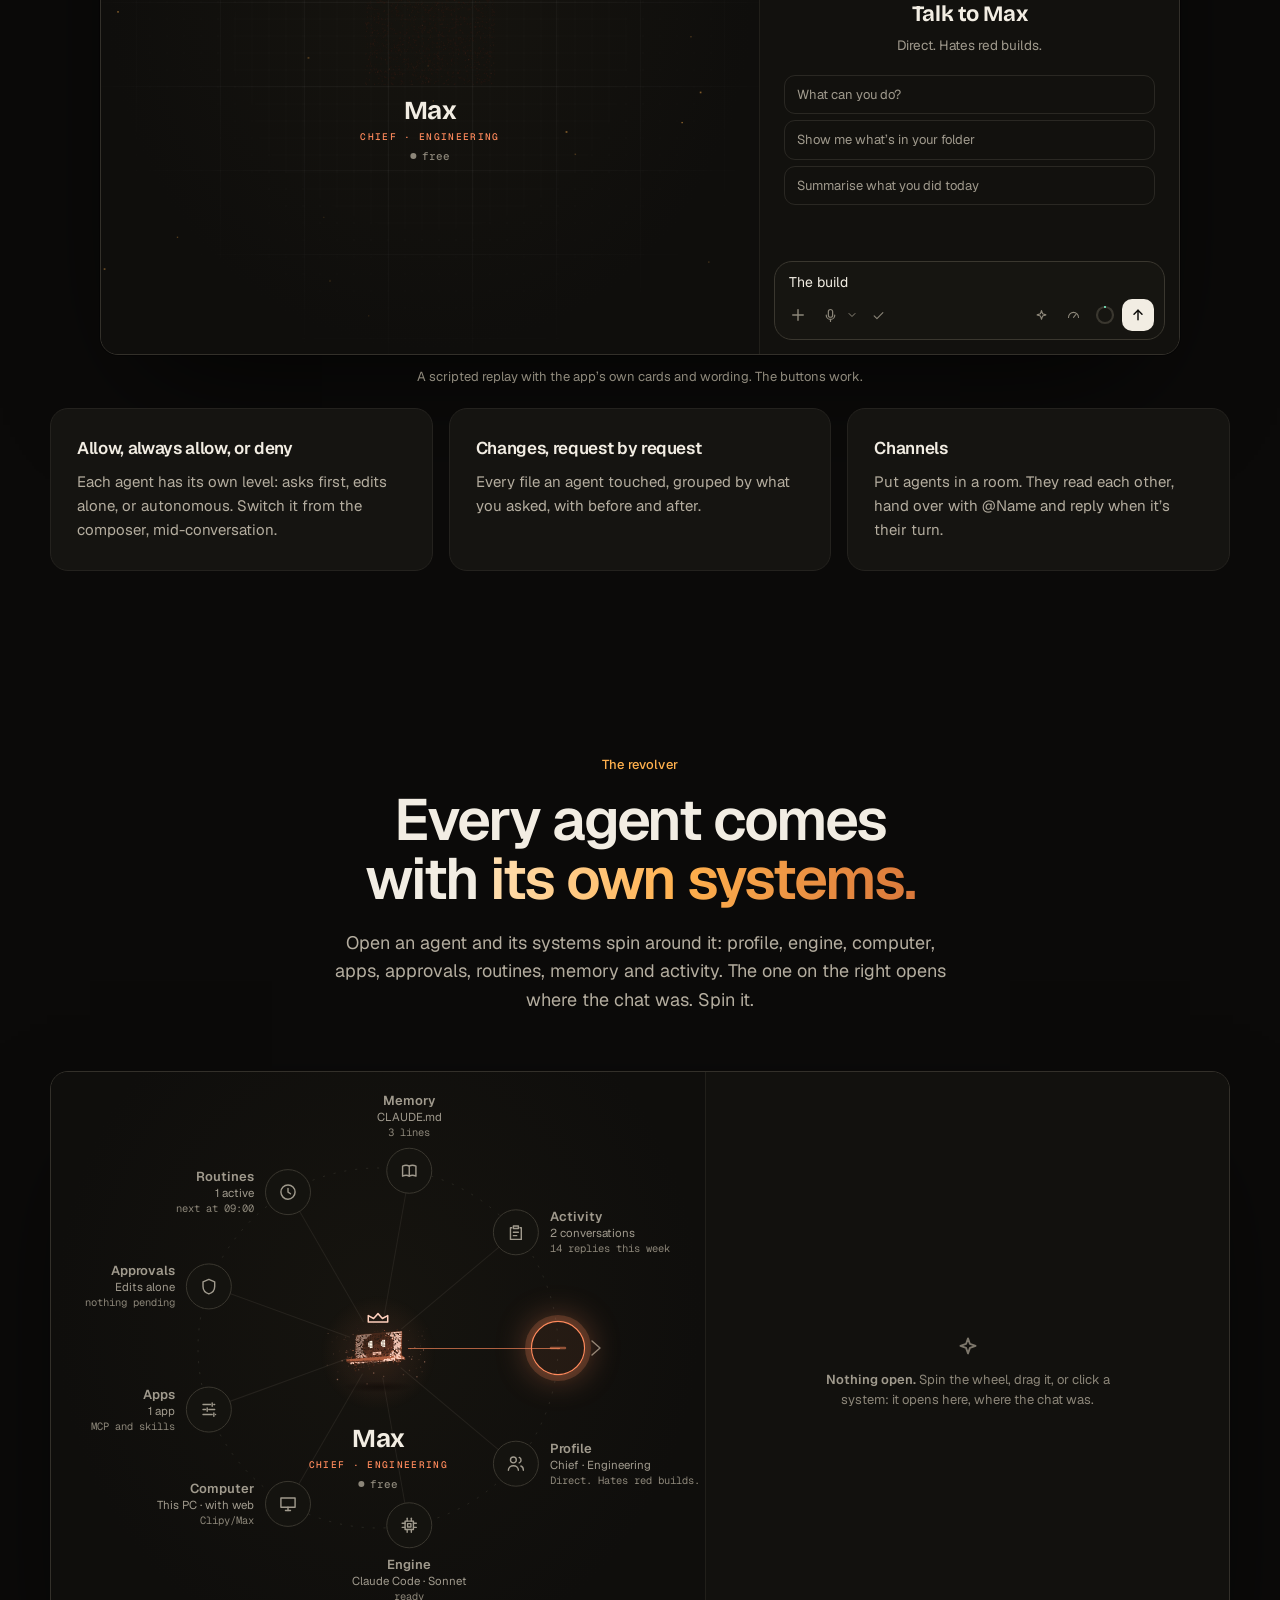
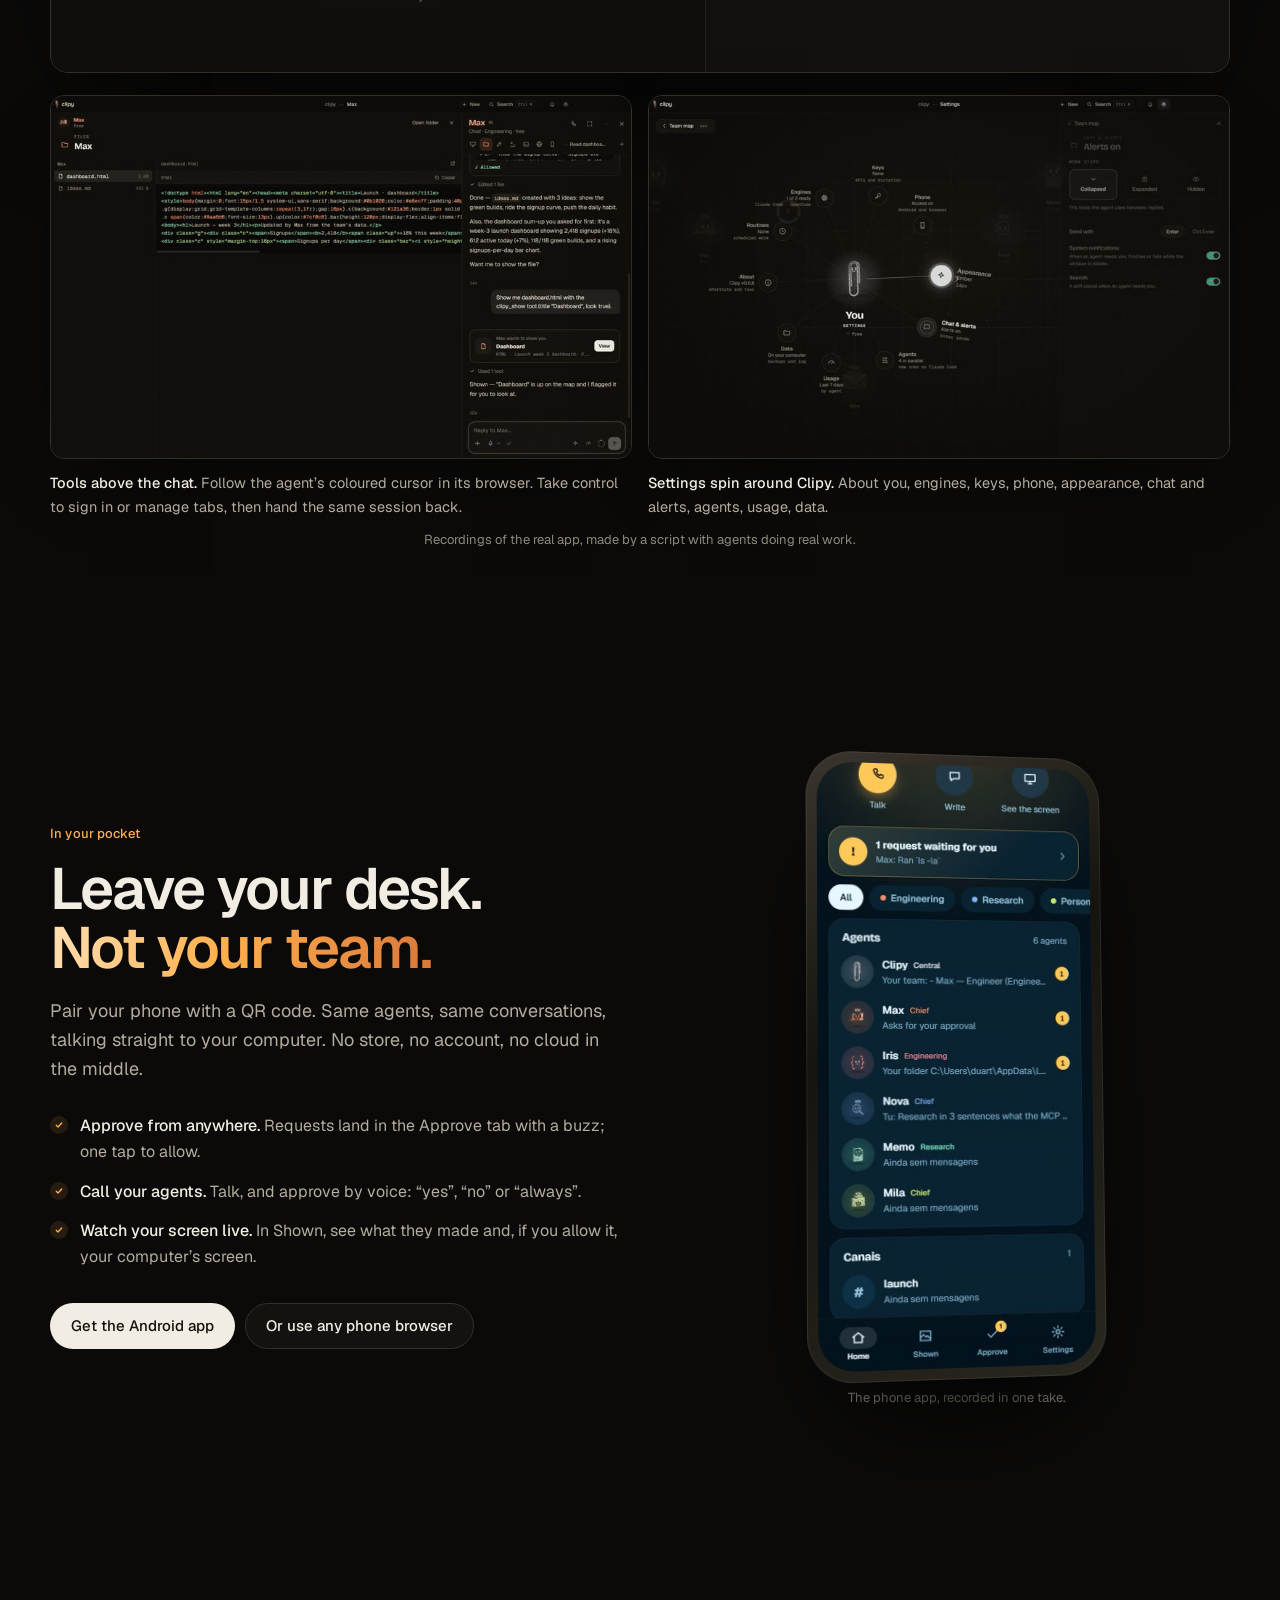
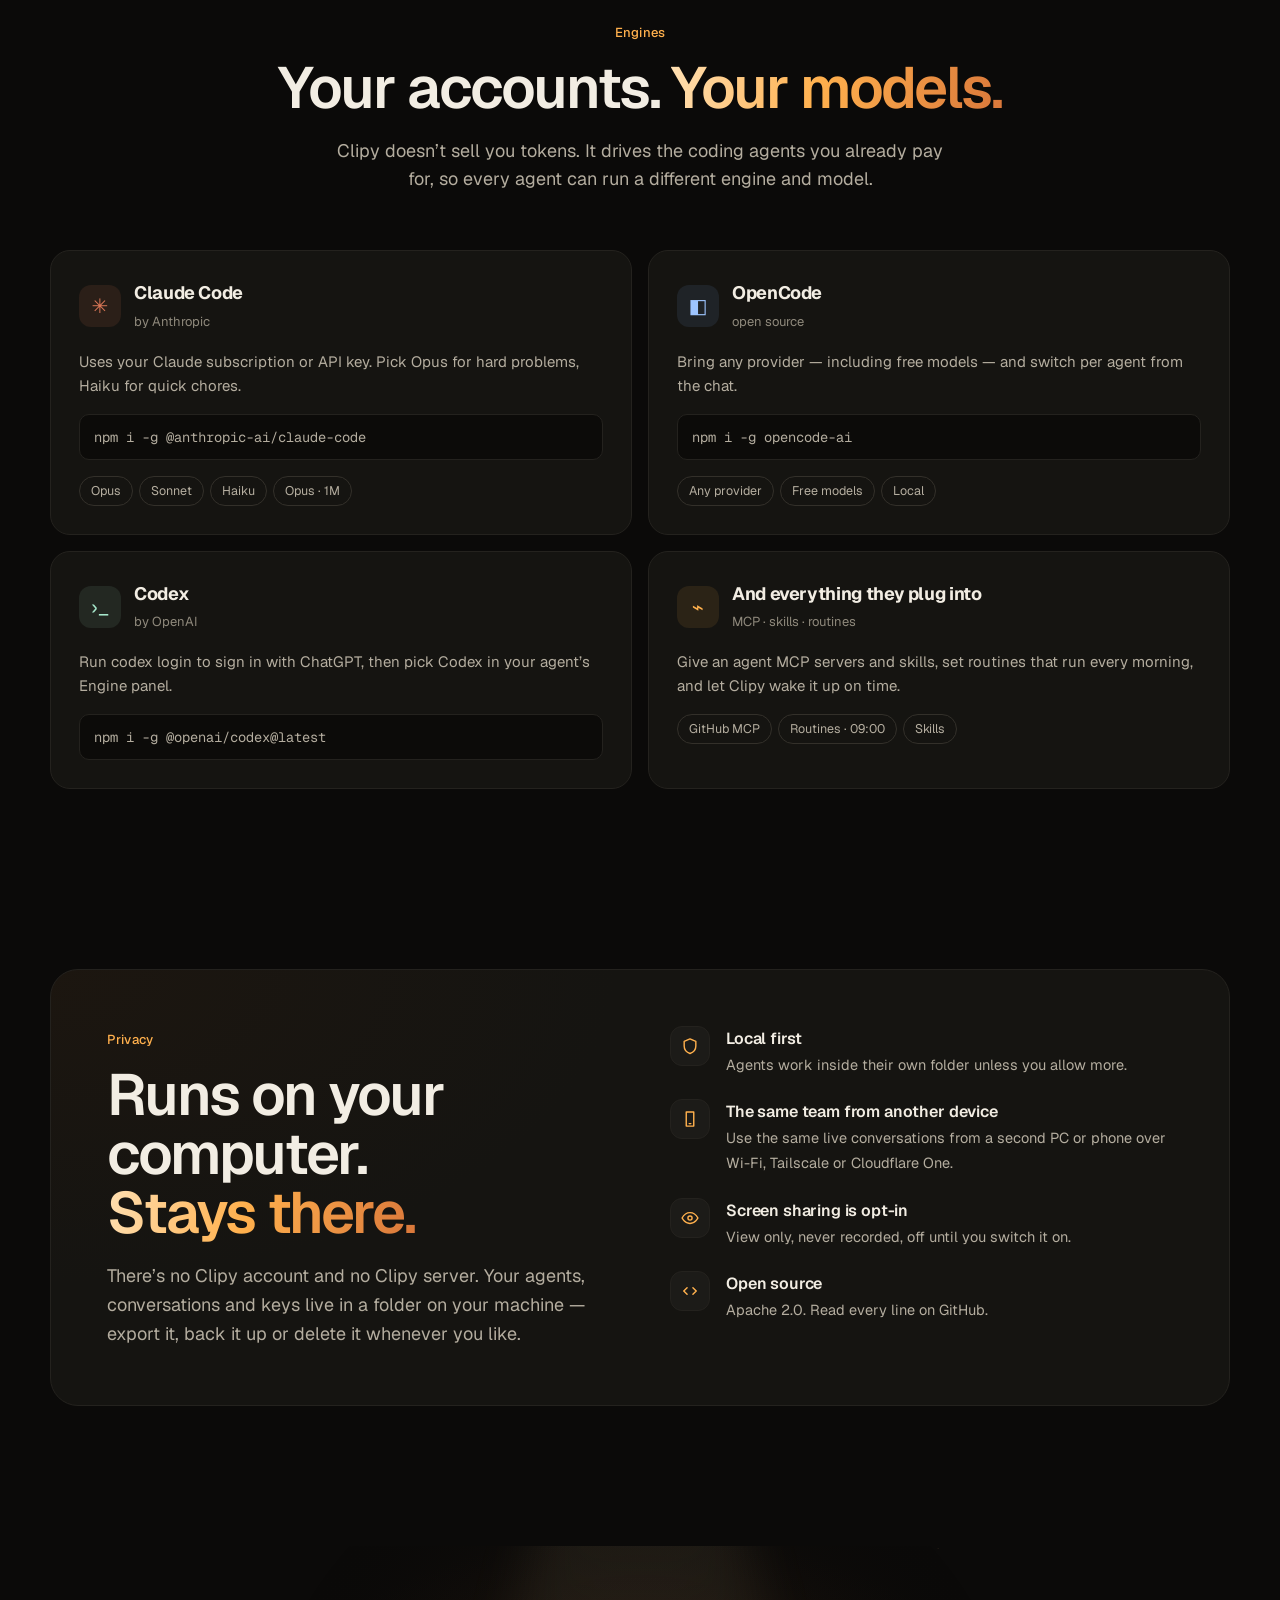
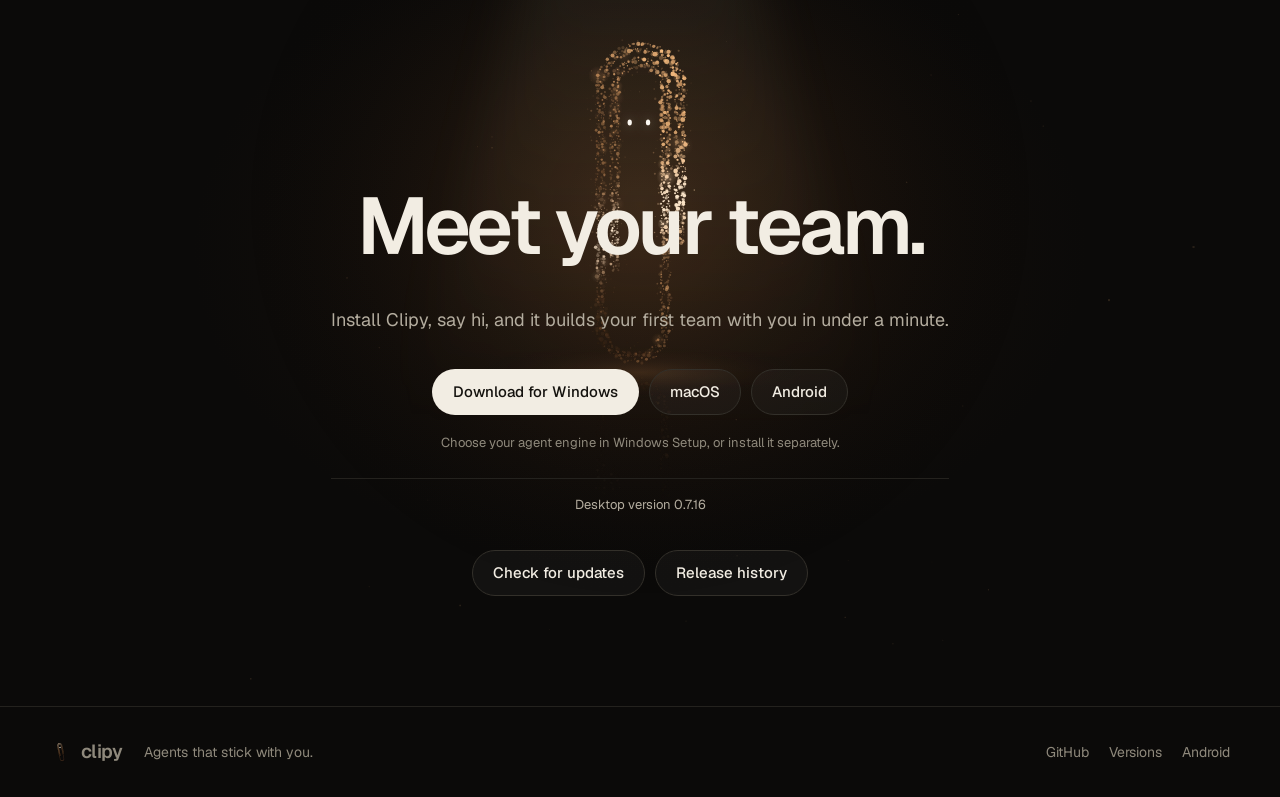
==== commit c9454643: "site 0.7.16" ====
--- a/index.html
+++ b/index.html
@@ -38,11 +38,11 @@
     <section class="hero" aria-labelledby="hero-t">
       <canvas class="hero-clip" id="hero-clip" aria-hidden="true"></canvas>
       <div class="hero-copy">
-        <a class="pill" href="https://github.com/Duartepxto/clipy-site/releases/tag/v0.7.15"><b>v0.7.15</b> Automatic workspace setup <span aria-hidden="true">→</span></a>
+        <a class="pill" href="https://github.com/Duartepxto/clipy-site/releases/tag/v0.7.16"><b>v0.7.16</b> Automatic workspace setup <span aria-hidden="true">→</span></a>
         <h1 id="hero-t">Your AI agents,<br><span class="grad">on a map around you.</span></h1>
         <p class="lede">Clipy turns Claude Code, OpenCode and Codex into a team. Each agent gets a face, a folder and a job. You watch them work, approve what matters and take them with you.</p>
         <div class="cta">
-          <a class="btn btn-primary" data-dl="win" href="https://github.com/Duartepxto/clipy-site/releases/download/v0.7.15/Clipy-Setup-0.7.15.exe"><svg viewBox="0 0 16 16" width="15" height="15" aria-hidden="true"><path fill="currentColor" d="M0 2.3 6.5 1.4v6.2H0zm7.3-1L16 0v7.6H7.3zM0 8.4h6.5v6.2L0 13.7zm7.3 0H16V16l-8.7-1.2z"/></svg>Download for Windows</a>
+          <a class="btn btn-primary" data-dl="win" href="https://github.com/Duartepxto/clipy-site/releases/download/v0.7.16/Clipy-Setup-0.7.16.exe"><svg viewBox="0 0 16 16" width="15" height="15" aria-hidden="true"><path fill="currentColor" d="M0 2.3 6.5 1.4v6.2H0zm7.3-1L16 0v7.6H7.3zM0 8.4h6.5v6.2L0 13.7zm7.3 0H16V16l-8.7-1.2z"/></svg>Download for Windows</a>
           <a class="btn" data-dl="mac" href="https://github.com/Duartepxto/clipy-site/releases/latest"><svg viewBox="0 0 16 16" width="15" height="15" aria-hidden="true"><path fill="currentColor" d="M11.2 8.5c0-1.6 1.3-2.4 1.4-2.4-.8-1.1-2-1.3-2.4-1.3-1-.1-2 .6-2.5.6s-1.3-.6-2.2-.6C4.4 4.8 3.2 5.5 2.6 6.6c-1.2 2.1-.3 5.2.9 6.9.6.8 1.2 1.7 2.1 1.7.8 0 1.2-.5 2.2-.5s1.3.5 2.2.5c.9 0 1.5-.8 2-1.7.6-.9.9-1.9.9-1.9s-1.7-.7-1.7-3.1zM9.6 3.6c.5-.6.8-1.4.7-2.2-.7 0-1.5.5-2 1-.4.5-.8 1.3-.7 2.1.8.1 1.5-.4 2-.9z"/></svg>macOS</a>
           <a class="btn" href="./android/"><svg viewBox="0 0 24 24" width="15" height="15" aria-hidden="true"><path fill="none" stroke="currentColor" stroke-width="1.8" stroke-linecap="round" stroke-linejoin="round" d="M7.5 3.5h9v17h-9z M11 17.5h2"/></svg>Android</a>
         </div>
@@ -269,13 +269,13 @@
         <h2 id="dl-t">Meet your team.</h2>
         <p>Install Clipy, say hi, and it builds your first team with you in under a minute.</p>
         <div class="cta center">
-          <a class="btn btn-primary" data-dl="win" href="https://github.com/Duartepxto/clipy-site/releases/download/v0.7.15/Clipy-Setup-0.7.15.exe">Download for Windows</a>
+          <a class="btn btn-primary" data-dl="win" href="https://github.com/Duartepxto/clipy-site/releases/download/v0.7.16/Clipy-Setup-0.7.16.exe">Download for Windows</a>
           <a class="btn" data-dl="mac" href="https://github.com/Duartepxto/clipy-site/releases/latest">macOS</a>
           <a class="btn" href="./android/">Android</a>
         </div>
         <p class="fine">Choose your agent engine in Windows Setup, or install it separately.</p>
         <div class="dl-versions" id="versions" aria-label="Versions">
-          <p id="latest-version" role="status">Desktop version 0.7.15</p>
+          <p id="latest-version" role="status">Desktop version 0.7.16</p>
           <div class="cta center">
             <button type="button" class="btn" id="check-release">Check for updates</button>
             <a class="btn" href="https://github.com/Duartepxto/clipy-site/releases">Release history</a>
